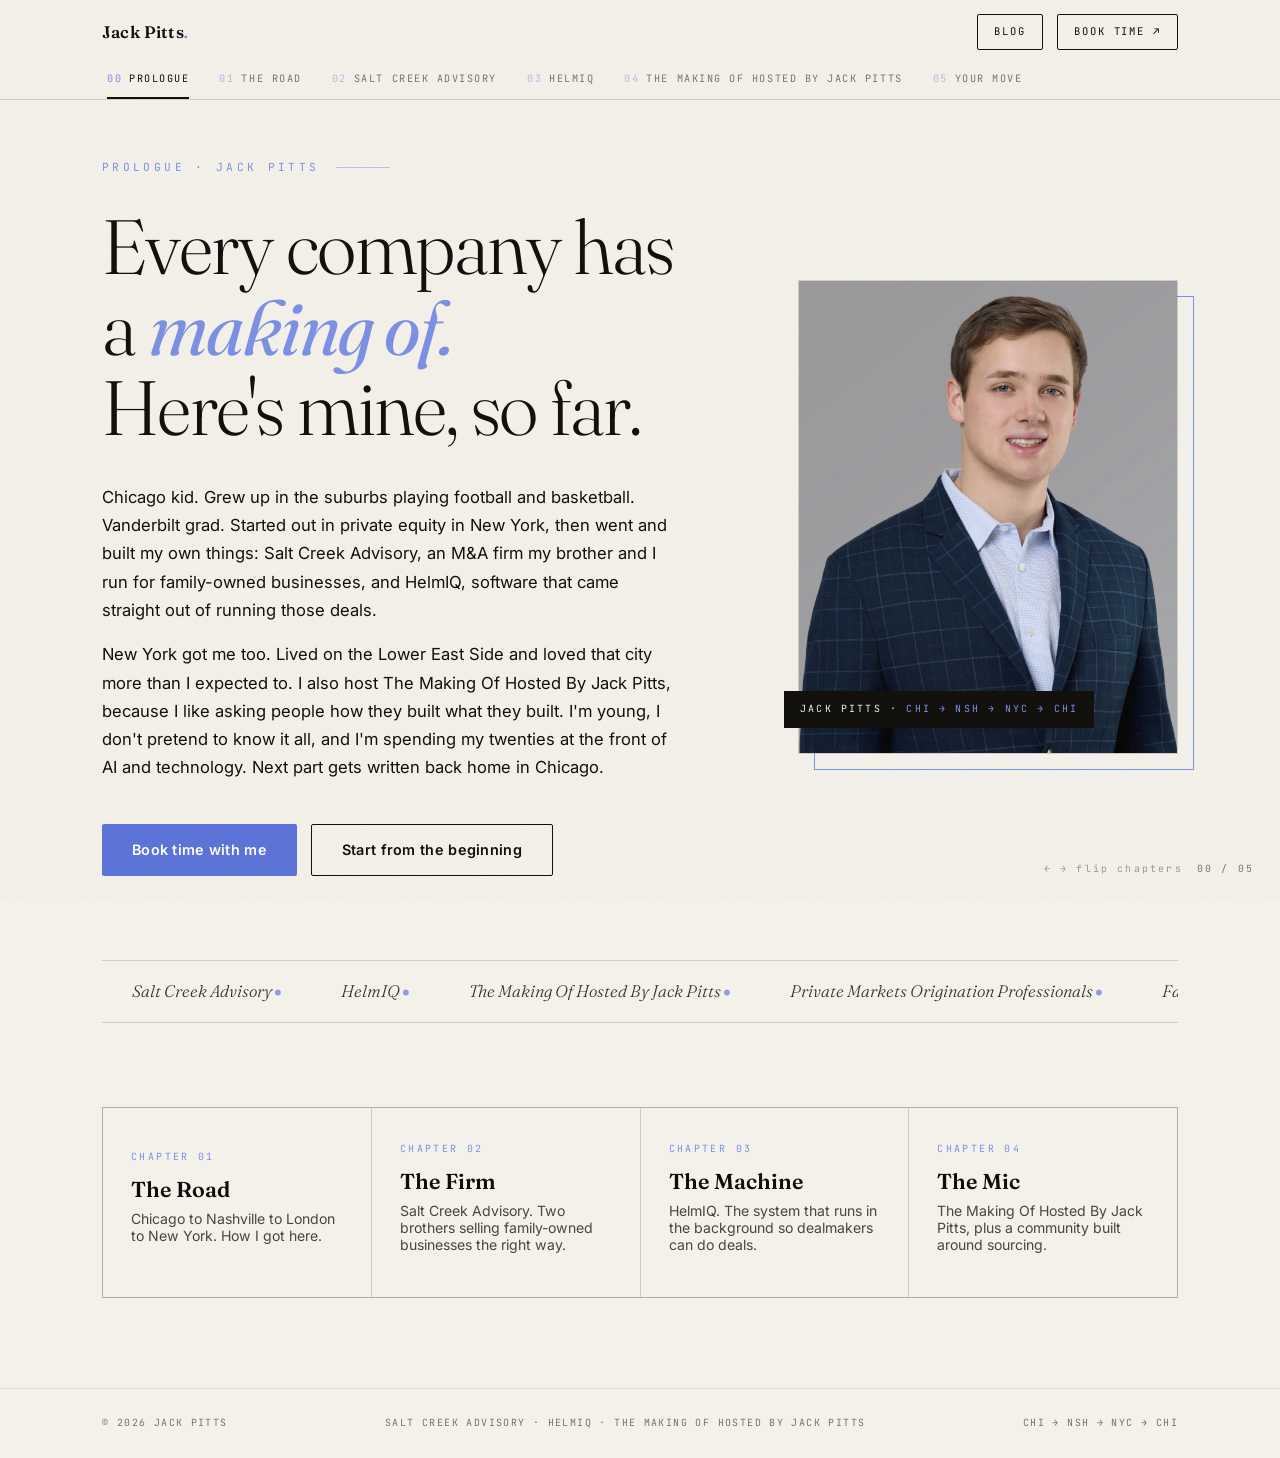
==== index.html @ a691660f "fix: make site indexable - ship robots.txt and sitemap, fix canonicals and www duplication robots.tx" ====
<!DOCTYPE html>
<html lang="en">
<head>
<meta charset="UTF-8">
<meta name="viewport" content="width=device-width, initial-scale=1.0">
<title>Jack Pitts · Salt Creek Advisory, HelmIQ, The Making Of</title>
<meta name="description" content="Jack Pitts sells family-owned companies at Salt Creek Advisory, builds HelmIQ, and hosts The Making Of. Chicago kid, Vanderbilt grad, New York reps, back home.">
<link rel="canonical" href="https://thejackpitts.com/">
<meta name="robots" content="index, follow, max-image-preview:large, max-snippet:-1, max-video-preview:-1">
<link rel="icon" type="image/svg+xml" href="assets/favicon.svg">
<meta property="og:type" content="website">
<meta property="og:site_name" content="Jack Pitts">
<meta property="og:title" content="Jack Pitts · Salt Creek Advisory, HelmIQ, The Making Of">
<meta property="og:description" content="Jack Pitts sells family-owned companies at Salt Creek Advisory, builds HelmIQ, and hosts The Making Of. Chicago kid, Vanderbilt grad, New York reps, back home.">
<meta property="og:url" content="https://thejackpitts.com/">
<meta property="og:image" content="https://thejackpitts.com/assets/headshot.jpg">
<meta name="twitter:card" content="summary_large_image">
<meta name="twitter:title" content="Jack Pitts · Salt Creek Advisory, HelmIQ, The Making Of">
<meta name="twitter:description" content="Jack Pitts sells family-owned companies at Salt Creek Advisory, builds HelmIQ, and hosts The Making Of. Chicago kid, Vanderbilt grad, New York reps, back home.">
<meta name="twitter:image" content="https://thejackpitts.com/assets/headshot.jpg">
<script type="application/ld+json">
{
  "@context": "https://schema.org",
  "@type": "Person",
  "name": "Jack Pitts",
  "url": "https://thejackpitts.com/",
  "image": "https://thejackpitts.com/assets/headshot.jpg",
  "jobTitle": "Co-Founder",
  "worksFor": [
    { "@type": "Organization", "name": "Salt Creek Advisory", "url": "https://saltcreekadvisory.com" },
    { "@type": "Organization", "name": "HelmIQ", "url": "https://helmiq.net" }
  ],
  "sameAs": [
    "https://www.linkedin.com/in/jack-pitts",
    "https://www.instagram.com/thejackpitts",
    "https://www.tiktok.com/@thejackpitts",
    "https://www.youtube.com/channel/UC0Oo8G_-OHHekbC5kpyIRBg",
    "https://open.spotify.com/show/4vUJmF28QI4N7WViFmFofH",
    "https://podcasts.apple.com/us/podcast/the-making-of-hosted-by-jack-pitts/id1853933144",
    "https://themakingofhostedbyjackpitts.com"
  ]
}
</script>
<link rel="preconnect" href="https://fonts.googleapis.com">
<link rel="preconnect" href="https://fonts.gstatic.com" crossorigin>
<link href="https://fonts.googleapis.com/css2?family=Fraunces:ital,opsz,wght@0,9..144,300;0,9..144,400;0,9..144,500;0,9..144,600;0,9..144,700;0,9..144,900;1,9..144,300;1,9..144,400;1,9..144,600&family=Inter:wght@400;500;600&family=JetBrains+Mono:wght@400;500&display=swap" rel="stylesheet">
<style>
  :root{
    --paper:#f4f1ea;
    --paper-deep:#ece7da;
    --ink:#0e0d0a;
    --ink-soft:#4a463c;
    --peri:#7b8fe4;
    --peri-deep:#5a72d8;
    --navy:#1f3050;
    --orange:#d87a2c;
    --hairline:rgba(14,13,10,.16);
    --serif:'Fraunces',Georgia,serif;
    --sans:'Inter',-apple-system,sans-serif;
    --mono:'JetBrains Mono',monospace;
  }
  *{margin:0;padding:0;box-sizing:border-box}
  html,body{height:100%}
  body::after{
    content:"";position:fixed;inset:0;z-index:300;pointer-events:none;opacity:.05;
    background-image:url("data:image/svg+xml,%3Csvg xmlns='http://www.w3.org/2000/svg' width='160' height='160'%3E%3Cfilter id='n'%3E%3CfeTurbulence type='fractalNoise' baseFrequency='0.9' numOctaves='2'/%3E%3C/filter%3E%3Crect width='160' height='160' filter='url(%23n)'/%3E%3C/svg%3E");
  }
  body{
    background:var(--paper);color:var(--ink);
    font-family:var(--sans);line-height:1.7;
    -webkit-font-smoothing:antialiased;overflow-x:hidden;
    transition:background .6s ease, color .6s ease;
  }
  ::selection{background:var(--peri);color:var(--paper)}
  a{color:inherit}
  .wrap{max-width:1140px;margin:0 auto;padding:0 32px}

  body[data-theme="firm"]{background:var(--navy);color:var(--paper)}
  body[data-theme="machine"]{background:#0b0c10;color:#f4f1ea}
  body[data-theme="show"]{background:#f3e8cf;color:#14130f}
  body[data-theme="contact"]{background:var(--ink);color:var(--paper)}

  /* ================= NAV ================= */
  nav{
    position:fixed;top:0;left:0;right:0;z-index:80;
    backdrop-filter:blur(14px);
    border-bottom:1px solid var(--hairline);
    background:color-mix(in srgb, var(--paper) 84%, transparent);
    transition:background .6s ease, border-color .6s ease;
  }
  body[data-theme="firm"] nav{background:rgba(31,48,80,.84);border-color:rgba(244,241,234,.16)}
  body[data-theme="machine"] nav{background:rgba(11,12,16,.84);border-color:rgba(244,241,234,.14)}
  body[data-theme="show"] nav{background:rgba(243,232,207,.86);border-color:rgba(20,19,15,.14)}
  body[data-theme="contact"] nav{background:rgba(14,13,10,.84);border-color:rgba(244,241,234,.14)}
  .nav-top{
    max-width:1140px;margin:0 auto;padding:14px 32px 10px;
    display:flex;align-items:center;justify-content:space-between;gap:18px;
  }
  .brand{
    font-family:var(--serif);font-weight:600;font-size:1.05rem;
    letter-spacing:.01em;white-space:nowrap;cursor:pointer;
    background:none;border:none;color:inherit;
  }
  .brand i{font-style:italic;color:var(--peri)}
  body[data-theme="show"] .brand i{color:var(--orange)}
  .book-mini{
    text-decoration:none;font-family:var(--mono);font-size:.66rem;
    letter-spacing:.18em;text-transform:uppercase;
    border:1px solid currentColor;padding:8px 16px;border-radius:2px;
    transition:all .2s;white-space:nowrap;
  }
  .book-mini:hover{background:var(--peri);border-color:var(--peri);color:#fff}
  .tabs{
    max-width:1140px;margin:0 auto;padding:0 24px;
    display:flex;gap:4px;overflow-x:auto;scrollbar-width:none;
  }
  .tabs::-webkit-scrollbar{display:none}
  .tab{
    background:none;border:none;cursor:pointer;color:inherit;
    font-family:var(--mono);font-size:.64rem;letter-spacing:.15em;text-transform:uppercase;
    padding:12px 13px 14px;position:relative;white-space:nowrap;opacity:.55;
    transition:opacity .2s;
  }
  .tab:hover{opacity:1}
  .tab.active{opacity:1}
  .tab .no{color:var(--peri);margin-right:7px}
  body[data-theme="show"] .tab .no{color:var(--orange)}
  .tab::after{
    content:"";position:absolute;left:13px;right:13px;bottom:0;height:2px;
    background:currentColor;transform:scaleX(0);transform-origin:left;
    transition:transform .35s cubic-bezier(.7,0,.2,1);
  }
  .tab.active::after{transform:scaleX(1)}

  /* ================= WIPE ================= */
  #wipe{
    position:fixed;inset:0;z-index:200;pointer-events:none;
    display:flex;flex-direction:column;justify-content:center;align-items:center;gap:14px;
    background:var(--ink);color:var(--paper);
    clip-path:inset(100% 0 0 0);
  }
  #wipe.go{animation:wipeUp 1s cubic-bezier(.76,0,.24,1) forwards}
  @keyframes wipeUp{
    0%{clip-path:inset(100% 0 0 0)}
    42%{clip-path:inset(0 0 0 0)}
    58%{clip-path:inset(0 0 0 0)}
    100%{clip-path:inset(0 0 100% 0)}
  }
  #wipe .w-label{font-family:var(--mono);font-size:.7rem;letter-spacing:.34em;text-transform:uppercase;color:var(--peri)}
  #wipe .w-title{font-family:var(--serif);font-style:italic;font-weight:300;font-size:clamp(1.8rem,4.5vw,3.2rem);text-align:center;padding:0 20px}

  /* ================= PAGES ================= */
  .page{display:none;min-height:100svh;padding:158px 0 90px;position:relative}
  .page.active{display:block}
  .rise{opacity:0;transform:translateY(34px)}
  .page.active .rise{animation:rise .9s cubic-bezier(.2,.65,.25,1) forwards}
  @keyframes rise{to{opacity:1;transform:none}}
  .page.active .rise.d1{animation-delay:.08s}
  .page.active .rise.d2{animation-delay:.16s}
  .page.active .rise.d3{animation-delay:.24s}
  .page.active .rise.d4{animation-delay:.34s}
  .page.active .rise.d5{animation-delay:.44s}
  .page.active .rise.d6{animation-delay:.54s}

  .eyebrow{
    font-family:var(--mono);font-size:.7rem;letter-spacing:.3em;text-transform:uppercase;
    color:var(--peri);margin-bottom:30px;display:flex;align-items:center;gap:16px;
  }
  .eyebrow::after{content:"";width:54px;height:1px;background:currentColor;opacity:.5}
  body[data-theme="show"] .eyebrow{color:var(--orange)}
  h1,h2.display{
    font-family:var(--serif);font-weight:300;
    font-size:clamp(2.4rem,6.2vw,4.8rem);
    line-height:1.05;letter-spacing:-.02em;max-width:15em;
  }
  h1 b,h2.display b{font-weight:700}
  h1 em,h2.display em{font-style:italic;font-weight:400;color:var(--peri)}
  body[data-theme="show"] h1 em, body[data-theme="show"] h2.display em{color:var(--orange)}
  .prose{font-size:1.04rem;max-width:39em;opacity:.8}
  .prose+.prose{margin-top:16px}
  .prose strong{opacity:1;font-weight:600}

  .btn{
    display:inline-block;text-decoration:none;font-weight:600;font-size:.9rem;
    padding:14px 30px;border-radius:2px;letter-spacing:.02em;
    background:var(--ink);color:var(--paper);border:none;cursor:pointer;font-family:var(--sans);
    transition:transform .2s, box-shadow .2s, background .2s, color .2s;
  }
  .btn:hover{transform:translateY(-2px);box-shadow:0 14px 34px rgba(14,13,10,.25)}
  .btn.peri{background:var(--peri-deep);color:#fff}
  .btn.peri:hover{background:var(--peri)}
  .btn.ghost{background:transparent;color:inherit;border:1px solid currentColor}
  .btn.ghost:hover{box-shadow:none;background:rgba(127,127,127,.12)}
  body[data-theme="firm"] .btn{background:var(--paper);color:var(--navy)}
  body[data-theme="machine"] .btn{background:var(--peri);color:#0b0c10}
  body[data-theme="machine"] .btn:hover{background:#94a5ef}
  body[data-theme="show"] .btn{background:var(--orange);color:#f3e8cf}
  body[data-theme="contact"] .btn{background:var(--peri);color:#0b0c10}
  .ctas{display:flex;gap:14px;flex-wrap:wrap;margin-top:42px}

  /* ---------- HOME ---------- */
  .home-grid{display:grid;grid-template-columns:1.15fr .85fr;gap:70px;align-items:center}
  @media(max-width:880px){.home-grid{grid-template-columns:1fr;gap:48px}}
  .headshot{position:relative;max-width:380px;margin-left:auto;display:block;text-decoration:none;perspective:900px}
  .headshot img{width:100%;display:block;filter:grayscale(15%);border:1px solid var(--hairline);transition:transform .2s ease;will-change:transform}
  .headshot .hi{
    position:absolute;top:16px;right:-14px;z-index:2;
    background:var(--peri-deep);color:#fff;
    font-family:var(--mono);font-size:.62rem;letter-spacing:.2em;text-transform:uppercase;
    padding:10px 16px;opacity:0;transform:translateY(-8px);
    transition:opacity .25s, transform .25s;pointer-events:none;
  }
  .headshot:hover .hi{opacity:1;transform:none}
  .headshot::before{
    content:"";position:absolute;inset:0;transform:translate(16px,16px);
    border:1px solid var(--peri);z-index:-1;
  }
  .headshot .tag{
    position:absolute;left:-14px;bottom:26px;background:var(--ink);color:var(--paper);
    font-family:var(--mono);font-size:.62rem;letter-spacing:.22em;text-transform:uppercase;
    padding:10px 16px;
  }
  .headshot .tag i{color:var(--peri);font-style:normal}
  @media(max-width:880px){.headshot{margin:0 auto}}

  .marquee{
    margin-top:84px;border-top:1px solid var(--hairline);border-bottom:1px solid var(--hairline);
    padding:16px 0;overflow:hidden;white-space:nowrap;
  }
  .marquee-track{display:inline-block;animation:mq 36s linear infinite}
  .marquee span{
    font-family:var(--serif);font-style:italic;font-weight:300;font-size:1.05rem;
    margin:0 30px;opacity:.85;
  }
  .marquee b{color:var(--peri);font-style:normal;font-family:var(--mono);font-size:.6rem;vertical-align:middle}
  @keyframes mq{from{transform:translateX(0)}to{transform:translateX(-50%)}}

  .chapter-cards{display:grid;grid-template-columns:repeat(4,1fr);gap:1px;background:var(--hairline);border:1px solid var(--hairline);margin-top:84px}
  @media(max-width:980px){.chapter-cards{grid-template-columns:1fr 1fr}}
  @media(max-width:560px){.chapter-cards{grid-template-columns:1fr}}
  .cc{
    background:var(--paper);padding:34px 28px 44px;cursor:pointer;text-align:left;
    border:none;font-family:var(--sans);color:var(--ink);
    transition:background .25s;position:relative;overflow:hidden;
  }
  .cc::after{
    content:"→";position:absolute;right:24px;bottom:18px;
    font-size:1.15rem;color:var(--peri);
    transform:translateX(-12px);opacity:0;transition:all .25s;
  }
  .cc:hover{background:var(--paper-deep)}
  .cc:hover::after{transform:none;opacity:1}
  .cc .cc-no{font-family:var(--mono);font-size:.62rem;letter-spacing:.24em;text-transform:uppercase;color:var(--peri)}
  .cc h3{font-family:var(--serif);font-weight:600;font-size:1.35rem;margin:13px 0 7px}
  .cc p{font-size:.88rem;color:var(--ink-soft)}

  /* ---------- ROAD (timeline) ---------- */
  .timeline{position:relative;margin-top:80px;padding-left:46px;max-width:760px}
  .timeline::before{
    content:"";position:absolute;left:8px;top:6px;bottom:6px;width:1px;
    background:var(--hairline);transform:scaleY(0);transform-origin:top;
  }
  .page.active .timeline::before{animation:draw 1.6s cubic-bezier(.2,.65,.25,1) .3s forwards}
  @keyframes draw{to{transform:scaleY(1)}}
  .stop{position:relative;padding-bottom:56px}
  .stop:last-child{padding-bottom:0}
  .stop::before{
    content:"";position:absolute;left:-43px;top:9px;width:11px;height:11px;border-radius:50%;
    background:var(--paper);border:2px solid var(--peri);
    transform:scale(0);
  }
  .page.active .stop::before{animation:pop .45s cubic-bezier(.3,1.6,.5,1) forwards}
  .page.active .stop:nth-child(1)::before{animation-delay:.45s}
  .page.active .stop:nth-child(2)::before{animation-delay:.7s}
  .page.active .stop:nth-child(3)::before{animation-delay:.95s}
  .page.active .stop:nth-child(4)::before{animation-delay:1.2s}
  .page.active .stop:nth-child(5)::before{animation-delay:1.45s}
  @keyframes pop{to{transform:scale(1)}}
  .stop .when{font-family:var(--mono);font-size:.64rem;letter-spacing:.24em;text-transform:uppercase;color:var(--peri)}
  .stop h3{font-family:var(--serif);font-weight:600;font-size:1.6rem;margin:8px 0 8px;letter-spacing:-.01em}
  .stop h3 em{font-style:italic;font-weight:300}
  .stop p{font-size:.99rem;color:var(--ink-soft);max-width:36em}
  .stop.here::before{background:var(--peri)}

  .skyline{margin-top:80px;display:flex;align-items:flex-end;gap:6px;height:110px;opacity:.9}
  .skyline i{flex:1;background:currentColor;opacity:.13;display:block;transform:scaleY(0);transform-origin:bottom}
  .page.active .skyline i{animation:building .8s cubic-bezier(.2,.65,.25,1) forwards}
  @keyframes building{to{transform:scaleY(1)}}

  /* ---------- shared chapter layout ---------- */
  .ch-grid{display:grid;grid-template-columns:1.1fr .9fr;gap:76px;align-items:start;margin-top:64px}
  @media(max-width:880px){.ch-grid{grid-template-columns:1fr;gap:44px}}
  .logo-card{border:1px solid currentColor;padding:50px 42px;text-align:center;position:relative}
  .logo-card img{max-width:100%;display:block;margin:0 auto}
  .logo-card a{display:block;transition:transform .25s}
  .logo-card a:hover{transform:scale(1.03)}
  .logo-card .visit{
    display:inline-block;margin-top:22px;font-family:var(--mono);font-size:.62rem;
    letter-spacing:.2em;text-transform:uppercase;text-decoration:none;
    color:var(--peri);border-bottom:1px solid var(--peri);padding-bottom:3px;
  }
  body[data-theme="show"] .logo-card .visit{color:var(--orange);border-color:var(--orange)}
  body[data-theme="firm"] .logo-card .visit{color:var(--navy);border-color:var(--navy)}
  .logo-card::before{content:"";position:absolute;top:-1px;left:-1px;width:30px;height:30px;border-top:3px solid var(--peri);border-left:3px solid var(--peri)}
  .logo-card::after{content:"";position:absolute;bottom:-1px;right:-1px;width:30px;height:30px;border-bottom:3px solid var(--peri);border-right:3px solid var(--peri)}
  .facts{list-style:none;margin-top:34px;border-top:1px solid currentColor}
  .facts li{
    display:flex;justify-content:space-between;gap:22px;align-items:baseline;
    padding:14px 2px;border-bottom:1px solid currentColor;font-size:.93rem;
  }
  .facts .k{font-family:var(--mono);font-size:.64rem;letter-spacing:.18em;text-transform:uppercase;opacity:.55;flex-shrink:0}
  .facts .v{text-align:right}
  .pullq{
    font-family:var(--serif);font-style:italic;font-weight:300;
    font-size:clamp(1.35rem,2.3vw,1.8rem);line-height:1.42;
    border-left:1px solid var(--peri);padding-left:28px;margin-top:44px;
  }
  body[data-theme="show"] .pullq{border-color:var(--orange)}
  .pullq small{
    display:block;font-family:var(--mono);font-style:normal;font-size:.62rem;
    letter-spacing:.24em;text-transform:uppercase;color:var(--peri);margin-top:18px;
  }
  body[data-theme="show"] .pullq small{color:var(--orange)}

  body[data-theme="firm"] .facts li{border-color:rgba(244,241,234,.18)}
  body[data-theme="firm"] .facts{border-color:rgba(244,241,234,.18)}
  body[data-theme="firm"] .logo-card{border-color:rgba(244,241,234,.22);background:var(--paper)}
  body[data-theme="machine"] .facts li{border-color:rgba(244,241,234,.16)}
  body[data-theme="machine"] .facts{border-color:rgba(244,241,234,.16)}
  body[data-theme="machine"] .logo-card{border-color:rgba(244,241,234,.2);background:#07080b}
  body[data-theme="show"] .facts li{border-color:rgba(20,19,15,.16)}
  body[data-theme="show"] .facts{border-color:rgba(20,19,15,.16)}
  body[data-theme="show"] .logo-card{border-color:rgba(20,19,15,.2)}
  body[data-theme="show"] .logo-card::before,body[data-theme="show"] .logo-card::after{border-color:var(--orange)}

  /* machine pipeline */
  .pipeline{margin-top:70px;border:1px solid rgba(244,241,234,.16);display:grid;grid-template-columns:repeat(4,1fr)}
  .pipeline>div{padding:28px 26px;border-right:1px solid rgba(244,241,234,.16);position:relative;overflow:hidden}
  .pipeline>div:last-child{border-right:none}
  .pipeline>div::before{
    content:"";position:absolute;left:0;top:0;height:2px;width:100%;
    background:var(--peri);transform:scaleX(0);transform-origin:left;transition:transform .5s;
  }
  .pipeline>div:hover::before{transform:scaleX(1)}
  .pl-n{font-family:var(--mono);font-size:.6rem;letter-spacing:.22em;color:var(--peri);text-transform:uppercase}
  .pl-t{font-family:var(--serif);font-size:1.25rem;margin-top:10px}
  .pl-d{font-size:.85rem;opacity:.65;margin-top:6px}
  @media(max-width:880px){.pipeline{grid-template-columns:1fr 1fr}.pipeline>div{border-bottom:1px solid rgba(244,241,234,.16)}}
  @media(max-width:520px){.pipeline{grid-template-columns:1fr}}

  /* show listen rows */
  .listen{list-style:none;margin-top:38px;border-top:1px solid rgba(20,19,15,.16)}
  .listen a{
    display:flex;justify-content:space-between;align-items:center;gap:18px;
    padding:18px 6px;border-bottom:1px solid rgba(20,19,15,.16);
    text-decoration:none;transition:all .22s;
  }
  .listen a:hover{padding-left:18px;background:rgba(216,122,44,.08)}
  .listen .pl-name{font-family:var(--serif);font-size:1.18rem}
  .listen .pl-go{font-family:var(--mono);font-size:.64rem;letter-spacing:.2em;text-transform:uppercase;color:var(--orange)}

  .pmop{
    margin-top:80px;border:1px solid rgba(20,19,15,.18);
    display:grid;grid-template-columns:.8fr 1.2fr;gap:0;align-items:center;
    background:#faf6ec;
  }
  .pmop .pm-logo{padding:40px 36px;border-right:1px solid rgba(20,19,15,.14)}
  .pmop .pm-logo img{max-width:100%;display:block}
  .pmop .pm-body{padding:40px 38px}
  .pmop h3{font-family:var(--serif);font-weight:600;font-size:1.45rem;margin-bottom:10px}
  .pmop p{font-size:.95rem;color:var(--ink-soft);max-width:34em}
  @media(max-width:760px){.pmop{grid-template-columns:1fr}.pmop .pm-logo{border-right:none;border-bottom:1px solid rgba(20,19,15,.14)}}

  /* newsletter */
  .news{
    margin-top:74px;border:1px solid rgba(244,241,234,.2);
    padding:50px 46px;position:relative;
    display:grid;grid-template-columns:1.25fr .75fr;gap:36px;align-items:center;
  }
  .news::before{content:"";position:absolute;top:-1px;left:-1px;width:30px;height:30px;border-top:3px solid var(--peri);border-left:3px solid var(--peri)}
  .news::after{content:"";position:absolute;bottom:-1px;right:-1px;width:30px;height:30px;border-bottom:3px solid var(--peri);border-right:3px solid var(--peri)}
  .news .n-label{font-family:var(--mono);font-size:.64rem;letter-spacing:.26em;text-transform:uppercase;color:var(--peri)}
  .news h3{font-family:var(--serif);font-weight:600;font-size:clamp(1.5rem,3vw,2.1rem);margin:12px 0 12px;line-height:1.15}
  .news h3 em{font-style:italic;font-weight:300;color:var(--peri)}
  .news p{font-size:.97rem;opacity:.75;max-width:34em}
  .news .n-side{display:flex;flex-direction:column;gap:12px}
  @media(max-width:760px){.news{grid-template-columns:1fr;padding:38px 30px}}

  /* contact */
  .ep-mails{
    margin-top:64px;display:grid;grid-template-columns:1fr 1fr;gap:1px;
    background:rgba(244,241,234,.16);border:1px solid rgba(244,241,234,.16);
  }
  .ep-mails a{padding:30px 26px;text-decoration:none;background:var(--ink);transition:background .2s;display:block}
  .ep-mails a:hover{background:#1c1a14}
  .ep-mails .em-l{font-family:var(--mono);font-size:.6rem;letter-spacing:.22em;text-transform:uppercase;opacity:.5}
  .ep-mails .em-v{font-family:var(--serif);font-size:1.2rem;margin-top:10px}
  .ep-mails a:hover .em-v{color:var(--peri)}
  @media(max-width:640px){.ep-mails{grid-template-columns:1fr}}
  .index-links{
    margin-top:70px;border-top:1px solid rgba(244,241,234,.16);padding-top:36px;
    display:flex;gap:14px 34px;flex-wrap:wrap;
  }
  .index-links a{
    font-family:var(--mono);font-size:.66rem;letter-spacing:.16em;text-transform:uppercase;
    text-decoration:none;opacity:.6;transition:opacity .2s,color .2s;
  }
  .index-links a:hover{opacity:1;color:var(--peri)}

  #counter{
    position:fixed;right:26px;bottom:22px;z-index:90;
    font-family:var(--mono);font-size:.62rem;letter-spacing:.22em;opacity:.55;
    display:flex;align-items:center;gap:14px;pointer-events:none;
  }
  #counter .keys{opacity:.7}
  @media(max-width:760px){#counter{display:none}}

  footer{
    border-top:1px solid var(--hairline);padding:26px 0;
    font-family:var(--mono);font-size:.62rem;letter-spacing:.14em;text-transform:uppercase;opacity:.55;
  }
  body[data-theme="firm"] footer,body[data-theme="machine"] footer,body[data-theme="contact"] footer{border-color:rgba(244,241,234,.14)}
  .foot-inner{display:flex;justify-content:space-between;gap:14px;flex-wrap:wrap}
</style>
</head>
<body data-theme="home">

<div id="wipe"><div class="w-label" id="wipeLabel"></div><div class="w-title" id="wipeTitle"></div></div>

<nav>
  <div class="nav-top">
    <button class="brand" data-go="home">Jack Pitts<i>.</i></button>
    <div style="display:flex;align-items:center;gap:14px">
      <a class="book-mini" href="/blog/">Blog</a>
      <a class="book-mini" href="https://helmiq.net/book/jack-pitts" target="_blank" rel="noopener">Book time ↗</a>
    </div>
  </div>
  <div class="tabs" role="tablist">
    <button class="tab active" data-go="home"><span class="no">00</span>Prologue</button>
    <button class="tab" data-go="road"><span class="no">01</span>The Road</button>
    <button class="tab" data-go="firm"><span class="no">02</span>Salt Creek Advisory</button>
    <button class="tab" data-go="machine"><span class="no">03</span>HelmIQ</button>
    <button class="tab" data-go="show"><span class="no">04</span>The Making Of Hosted By Jack Pitts</button>
    <button class="tab" data-go="contact"><span class="no">05</span>Your Move</button>
  </div>
</nav>

<!-- ================= 00 PROLOGUE ================= -->
<main class="page active" id="pg-home">
  <div class="wrap">
    <div class="home-grid">
      <div>
        <p class="eyebrow rise">Prologue · Jack Pitts</p>
        <h1 class="rise d1">Every company has a <em>making of.</em><br>Here's mine, so far.</h1>
        <p class="prose rise d2" style="margin-top:34px">Chicago kid. Grew up in the suburbs playing football and basketball. Vanderbilt grad. Started out in private equity in New York, then went and built my own things: Salt Creek Advisory, an M&amp;A firm my brother and I run for family-owned businesses, and HelmIQ, software that came straight out of running those deals.</p>
        <p class="prose rise d3">New York got me too. Lived on the Lower East Side and loved that city more than I expected to. I also host The Making Of Hosted By Jack Pitts, because I like asking people how they built what they built. I'm young, I don't pretend to know it all, and I'm spending my twenties at the front of AI and technology. Next part gets written back home in Chicago.</p>
        <div class="ctas rise d4">
          <a class="btn peri" href="https://helmiq.net/book/jack-pitts" target="_blank" rel="noopener">Book time with me</a>
          <button class="btn ghost" data-go="road">Start from the beginning</button>
        </div>
      </div>
      <a class="headshot rise d2" href="https://www.linkedin.com/in/jack-pitts" target="_blank" rel="noopener" id="headshot">
        <div class="hi">Hey, that's my LinkedIn ↗</div>
        <img src="assets/headshot.jpg" alt="Jack Pitts headshot, click to open LinkedIn" id="headshotImg">
        <div class="tag">Jack Pitts · <i>CHI → NSH → NYC → CHI</i></div>
      </a>
    </div>

    <div class="marquee rise d4" aria-hidden="true">
      <div class="marquee-track">
        <span>Salt Creek Advisory <b>●</b></span><span>HelmIQ <b>●</b></span><span>The Making Of Hosted By Jack Pitts <b>●</b></span><span>Private Markets Origination Professionals <b>●</b></span><span>Family-owned businesses <b>●</b></span><span>Chicago, eventually and always <b>●</b></span>
        <span>Salt Creek Advisory <b>●</b></span><span>HelmIQ <b>●</b></span><span>The Making Of Hosted By Jack Pitts <b>●</b></span><span>Private Markets Origination Professionals <b>●</b></span><span>Family-owned businesses <b>●</b></span><span>Chicago, eventually and always <b>●</b></span>
      </div>
    </div>

    <div class="chapter-cards rise d5">
      <button class="cc" data-go="road">
        <div class="cc-no">Chapter 01</div>
        <h3>The Road</h3>
        <p>Chicago to Nashville to London to New York. How I got here.</p>
      </button>
      <button class="cc" data-go="firm">
        <div class="cc-no">Chapter 02</div>
        <h3>The Firm</h3>
        <p>Salt Creek Advisory. Two brothers selling family-owned businesses the right way.</p>
      </button>
      <button class="cc" data-go="machine">
        <div class="cc-no">Chapter 03</div>
        <h3>The Machine</h3>
        <p>HelmIQ. The system that runs in the background so dealmakers can do deals.</p>
      </button>
      <button class="cc" data-go="show">
        <div class="cc-no">Chapter 04</div>
        <h3>The Mic</h3>
        <p>The Making Of Hosted By Jack Pitts, plus a community built around sourcing.</p>
      </button>
    </div>
  </div>
</main>

<!-- ================= 01 THE ROAD ================= -->
<main class="page" id="pg-road">
  <div class="wrap">
    <p class="eyebrow rise">Chapter 01 · The Road</p>
    <h2 class="display rise d1">Chicago raised me. <em>The rest of it trained me.</em></h2>
    <div class="timeline rise d2">
      <div class="stop">
        <div class="when">Chicago · The Start</div>
        <h3>Grew up here.</h3>
        <p>Everything I like about how I work comes from home. Show up, be useful, don't make it about you.</p>
        <p>One brother, Connor Pitts, two years older than me. Grew up outside as much as possible and never grew out of it — running and being outdoors is still how I clear my head. Two dogs round out the family: Addie, a pitbull-boxer mix, and Harvey, a dachshund who somehow became the mascot of Salt Creek Advisory.</p>
      </div>
      <div class="stop">
        <div class="when">Nashville · Vanderbilt</div>
        <h3>Vandy, <em>class of May 2025.</em></h3>
        <p>Studied Human and Organizational Development. Honest review: the classroom taught me a little, the people taught me a lot. I also started a nonprofit called Trash Troopers. It's exactly what it sounds like, and I'm still proud of it.</p>
      </div>
      <div class="stop">
        <div class="when">London · Four Months</div>
        <h3>Lived in London.</h3>
        <p>Four months there, and I loved it more than I expected to. Different pace, different rooms, same lesson: get out of your bubble and talk to people. I still look for excuses to go back.</p>
      </div>
      <div class="stop">
        <div class="when">New York · Private Equity</div>
        <h3>Blue Wolf Capital, Coastal Partners, <em>then Kingfish Group.</em></h3>
        <p>Private equity taught me how deals actually move. It also taught me the bigger lesson, sitting across the table: the owners were the ones building the real wealth. I didn't want to watch that from the fund side. I wanted to build my own things, better myself, and meet as many sharp people as I could. That's where Salt Creek Advisory and HelmIQ come from.</p>
      </div>
      <div class="stop here">
        <div class="when">Chicago · Now</div>
        <h3>Back home, <em>figuring it out.</em></h3>
        <p>No script for this part, and I'm not pretending there is one. I'm young. I know how much I don't know. So the plan is simple: ask a lot of questions, break things, build them back better, and keep myself at the front of what AI and technology can do. Salt Creek Advisory and HelmIQ, run from the city I know best.</p>
      </div>
    </div>
    <div class="skyline rise d4" aria-hidden="true">
      <i style="height:34%;animation-delay:.05s"></i><i style="height:58%;animation-delay:.1s"></i><i style="height:42%;animation-delay:.15s"></i><i style="height:88%;animation-delay:.2s"></i><i style="height:64%;animation-delay:.25s"></i><i style="height:100%;animation-delay:.3s"></i><i style="height:52%;animation-delay:.35s"></i><i style="height:76%;animation-delay:.4s"></i><i style="height:40%;animation-delay:.45s"></i><i style="height:94%;animation-delay:.5s"></i><i style="height:60%;animation-delay:.55s"></i><i style="height:30%;animation-delay:.6s"></i><i style="height:70%;animation-delay:.65s"></i><i style="height:46%;animation-delay:.7s"></i><i style="height:82%;animation-delay:.75s"></i><i style="height:36%;animation-delay:.8s"></i>
    </div>
    <div class="ctas rise d5">
      <button class="btn" data-go="firm">Next chapter: the firm →</button>
    </div>
  </div>
</main>

<!-- ================= 02 FIRM ================= -->
<main class="page" id="pg-firm">
  <div class="wrap">
    <p class="eyebrow rise">Chapter 02 · The Firm · New York City</p>
    <h2 class="display rise d1">Somebody spent thirty years building it.<br><em>The sale gets one shot.</em></h2>
    <div class="ch-grid">
      <div>
        <p class="prose rise d2">Salt Creek Advisory is the M&amp;A firm my brother and I run. We represent family-owned and founder-owned businesses in the lower middle market, and we're a family business ourselves. That's the whole model: the people you meet on the first call are the people who close your deal.</p>
        <p class="prose rise d3">Sell-side representation. Buyer development across strategics, family offices, and private equity. A process built around the owner, not around a banker's calendar.</p>
        <p class="prose rise d3">No handoffs. No junior team. No autopilot.</p>
        <div class="ctas rise d4">
          <a class="btn" href="https://saltcreekadvisory.com" target="_blank" rel="noopener">Visit saltcreekadvisory.com</a>
          <a class="btn ghost" href="mailto:jack@saltcreekadvisory.com">jack@saltcreekadvisory.com</a>
          <a class="btn ghost" href="https://helmiq.net/book/jack-pitts" target="_blank" rel="noopener">Talk about a deal</a>
        </div>
        <div class="pullq rise d5">"A family business that sells family businesses."
          <small>Salt Creek Advisory</small>
        </div>
      </div>
      <div>
        <div class="logo-card rise d2">
          <a href="https://saltcreekadvisory.com" target="_blank" rel="noopener"><img src="assets/saltcreek-logo.png" alt="Salt Creek Advisory logo" style="max-width:320px"></a>
          <a class="visit" href="https://saltcreekadvisory.com" target="_blank" rel="noopener">saltcreekadvisory.com ↗</a>
        </div>
        <ul class="facts rise d3">
          <li><span class="k">What</span><span class="v">Sell-side M&amp;A advisory</span></li>
          <li><span class="k">Who</span><span class="v">Family &amp; founder-owned businesses</span></li>
          <li><span class="k">Market</span><span class="v">Lower middle market</span></li>
          <li><span class="k">Run by</span><span class="v">The Pitts brothers, start to close</span></li>
        </ul>
      </div>
    </div>
  </div>
</main>

<!-- ================= 03 MACHINE ================= -->
<main class="page" id="pg-machine">
  <div class="wrap">
    <p class="eyebrow rise">Chapter 03 · The Machine</p>
    <h2 class="display rise d1">Deal software wasn't built by people who do deals.<br><em>So we built our own.</em></h2>
    <div class="ch-grid">
      <div>
        <p class="prose rise d2">Running deals at Salt Creek Advisory meant juggling spreadsheets, a CRM that didn't fit, and a hundred follow-ups living in someone's head. So we built HelmIQ: an operating system for dealmakers. It doesn't find the companies for you. It keeps everything organized and handles the busywork in the background, so you can spend your time actually doing the deal.</p>
        <p class="prose rise d3">It was born in the lower middle market because that's where we live, but it's built for anyone who does deals. Advisors, private equity and origination teams, family offices, searchers. If your day is companies, conversations, and follow-ups, it works for you.</p>
        <p class="prose rise d3">Every piece of it got tested on our own live deals before anyone else touched it.</p>
        <div class="ctas rise d4">
          <a class="btn" href="https://helmiq.net" target="_blank" rel="noopener">Visit helmiq.net</a>
          <a class="btn ghost" href="https://helmiq.net/book/jack-pitts" target="_blank" rel="noopener">Get a demo</a>
          <a class="btn ghost" href="mailto:jack@helmiq.net">jack@helmiq.net</a>
        </div>
      </div>
      <div>
        <div class="logo-card rise d2">
          <a href="https://helmiq.net" target="_blank" rel="noopener"><img src="assets/helmiq-wordmark-dark.png" alt="HelmIQ logo" style="max-width:300px"></a>
          <a class="visit" href="https://helmiq.net" target="_blank" rel="noopener">helmiq.net ↗</a>
        </div>
        <ul class="facts rise d3">
          <li><span class="k">What</span><span class="v">An AI operating system for deals</span></li>
          <li><span class="k">Does</span><span class="v">Keeps you organized, runs the background work</span></li>
          <li><span class="k">Doesn't</span><span class="v">Do the deal for you. That's your job</span></li>
          <li><span class="k">Born in</span><span class="v">The lower middle market</span></li>
          <li><span class="k">Built for</span><span class="v">Anyone who does deals</span></li>
        </ul>
      </div>
    </div>
    <div class="pipeline rise d5">
      <div><div class="pl-n">01</div><div class="pl-t">Organized</div><div class="pl-d">Companies, contacts, and notes in one place, kept current.</div></div>
      <div><div class="pl-n">02</div><div class="pl-t">Background work</div><div class="pl-d">Notes, reminders, and prep handled while you work.</div></div>
      <div><div class="pl-n">03</div><div class="pl-t">Pipeline</div><div class="pl-d">Every deal, every stage, nothing living in your head.</div></div>
      <div><div class="pl-n">04</div><div class="pl-t">Follow-up</div><div class="pl-d">Nothing slips. The system remembers so you don't have to.</div></div>
    </div>
  </div>
</main>

<!-- ================= 04 SHOW ================= -->
<main class="page" id="pg-show">
  <div class="wrap">
    <p class="eyebrow rise">Chapter 04 · The Mic</p>
    <h2 class="display rise d1">I just like asking people <em>how they built it.</em></h2>
    <div class="ch-grid">
      <div>
        <p class="prose rise d2">That's the honest origin story. I love podcasts, I love talking to people, so I started one. The Making Of Hosted By Jack Pitts is long-form conversations with founders, investors, and operators about how the thing actually got made. The early doubts, the pivots, the deals that nearly died.</p>
        <p class="prose rise d3">Every episode feeds everything else. Guests become friends, friends become the network, and the lessons go straight back into the firm and the product.</p>
        <p class="prose rise d3">Building something worth talking about? The guest calendar is open.</p>
        <div class="ctas rise d4">
          <a class="btn" href="https://calendar.app.google/8s9JEAriAqG2qS7MA" target="_blank" rel="noopener">Pitch yourself as a guest</a>
        </div>
      </div>
      <div>
        <div class="logo-card rise d2">
          <a href="https://themakingofhostedbyjackpitts.com" target="_blank" rel="noopener"><img src="assets/tmo-logo.png" alt="The Making Of Hosted By Jack Pitts logo" style="max-width:280px"></a>
          <a class="visit" href="https://themakingofhostedbyjackpitts.com" target="_blank" rel="noopener">themakingofhostedbyjackpitts.com ↗</a>
        </div>
        <ul class="listen rise d3">
          <li><a href="https://themakingofhostedbyjackpitts.com" target="_blank" rel="noopener"><span class="pl-name">The show's website</span><span class="pl-go">Visit →</span></a></li>
          <li><a href="https://open.spotify.com/show/4vUJmF28QI4N7WViFmFofH" target="_blank" rel="noopener"><span class="pl-name">Spotify</span><span class="pl-go">Listen →</span></a></li>
          <li><a href="https://podcasts.apple.com/us/podcast/the-making-of-hosted-by-jack-pitts/id1853933144" target="_blank" rel="noopener"><span class="pl-name">Apple Podcasts</span><span class="pl-go">Listen →</span></a></li>
          <li><a href="https://www.youtube.com/channel/UC0Oo8G_-OHHekbC5kpyIRBg" target="_blank" rel="noopener"><span class="pl-name">YouTube</span><span class="pl-go">Watch →</span></a></li>
          <li><a href="https://www.instagram.com/themakingofhostedbyjackpitts" target="_blank" rel="noopener"><span class="pl-name">Instagram</span><span class="pl-go">Follow →</span></a></li>
        </ul>
      </div>
    </div>
    <div class="pmop rise d5">
      <div class="pm-logo"><img src="assets/pmop-logo.png" alt="Private Markets Origination Professionals logo"></div>
      <div class="pm-body">
        <h3>Private Markets Origination Professionals</h3>
        <p>The other thing I started: a group for the people who do sourcing and origination for a living. We talk deal flow, outreach, what's working and what isn't. Same idea as the show, just with the mics off. First event's on the calendar below.</p>
      </div>
    </div>

    <div class="pmop rise d5" style="margin-top:24px">
      <div class="pm-logo"><img src="assets/pmop-event-chicago-rooftop.jpg" alt="Chicago Private Capital Rooftop event graphic, Thursday August 6 2026, hosted by HelmIQ and Salt Creek Advisory"></div>
      <div class="pm-body">
        <h3>First event: Chicago Private Capital Rooftop</h3>
        <p>Thursday, August 6, 2026 · 5:00–8:30 PM<br>The Aurélien, 833 N Clark St, Chicago, IL 60610</p>
        <p>Invite-only rooftop gathering for lower middle market M&amp;A, private capital, independent sponsors, lenders, and deal professionals. Hosted by HelmIQ and Salt Creek Advisory.</p>
        <div class="ctas" style="margin-top:20px">
          <a class="btn" href="https://luma.com/an744d0j" target="_blank" rel="noopener">RSVP on Luma →</a>
        </div>
      </div>
    </div>
  </div>
</main>

<!-- ================= 05 CONTACT ================= -->
<main class="page" id="pg-contact">
  <div class="wrap">
    <p class="eyebrow rise">Epilogue · Your Move</p>
    <h2 class="display rise d1">Selling, building, <em>or backing?</em><br>Let's talk.</h2>
    <p class="prose rise d2" style="margin-top:30px">Owners thinking about a sale. Investors who want a real look at the lower middle market. Anyone curious about HelmIQ. Builders with a story for The Making Of Hosted By Jack Pitts. Fastest path is the calendar.</p>
    <div class="ctas rise d3">
      <a class="btn" href="https://helmiq.net/book/jack-pitts" target="_blank" rel="noopener" style="padding:18px 40px;font-size:1rem">Book time with Jack →</a>
      <a class="btn ghost" href="https://www.linkedin.com/in/jack-pitts" target="_blank" rel="noopener" style="padding:18px 40px">Connect on LinkedIn</a>
    </div>
    <div class="news rise d4">
      <div>
        <div class="n-label">The Newsletter</div>
        <h3>Jack In Progress. <em>Read it, or get it in your inbox.</em></h3>
        <p>Notes from someone young building in private markets and AI. What I'm learning at the deal table, who I'm meeting, what's working and what I got wrong. Short and real, every so often.</p>
      </div>
      <div class="n-side">
        <a class="btn" href="https://jackinprogress.beehiiv.com/" target="_blank" rel="noopener" style="text-align:center">Read Jack In Progress →</a>
        <a class="btn ghost" href="https://www.instagram.com/thejackpitts" target="_blank" rel="noopener" style="text-align:center">Follow along on Instagram</a>
      </div>
    </div>
    <div class="ep-mails rise d4">
      <a href="mailto:jack@saltcreekadvisory.com"><div class="em-l">Advisory · Salt Creek Advisory</div><div class="em-v">jack@saltcreekadvisory.com</div></a>
      <a href="mailto:jack@helmiq.net"><div class="em-l">Software · HelmIQ</div><div class="em-v">jack@helmiq.net</div></a>
    </div>
    <div class="index-links rise d5">
      <a href="https://saltcreekadvisory.com" target="_blank" rel="noopener">saltcreekadvisory.com</a>
      <a href="https://helmiq.net" target="_blank" rel="noopener">helmiq.net</a>
      <a href="https://jackinprogress.beehiiv.com/" target="_blank" rel="noopener">Jack In Progress · Newsletter</a>
      <a href="/blog/">Blog</a>
      <a href="https://luma.com/an744d0j" target="_blank" rel="noopener">RSVP · Chicago Private Capital Rooftop</a>
      <a href="https://themakingofhostedbyjackpitts.com" target="_blank" rel="noopener">themakingofhostedbyjackpitts.com</a>
      <a href="https://helmiq.net/book/jack-pitts" target="_blank" rel="noopener">Book time</a>
      <a href="https://calendar.app.google/8s9JEAriAqG2qS7MA" target="_blank" rel="noopener">Guest booking</a>
      <a href="https://open.spotify.com/show/4vUJmF28QI4N7WViFmFofH" target="_blank" rel="noopener">Spotify</a>
      <a href="https://podcasts.apple.com/us/podcast/the-making-of-hosted-by-jack-pitts/id1853933144" target="_blank" rel="noopener">Apple Podcasts</a>
      <a href="https://www.youtube.com/channel/UC0Oo8G_-OHHekbC5kpyIRBg" target="_blank" rel="noopener">YouTube</a>
      <a href="https://www.linkedin.com/in/jack-pitts" target="_blank" rel="noopener">LinkedIn</a>
      <a href="https://www.instagram.com/thejackpitts" target="_blank" rel="noopener">Instagram · Personal</a>
      <a href="https://www.instagram.com/themakingofhostedbyjackpitts" target="_blank" rel="noopener">Instagram · The Show</a>
      <a href="https://www.tiktok.com/@thejackpitts" target="_blank" rel="noopener">TikTok</a>
    </div>
  </div>
</main>

<div id="counter"><span class="keys">← → flip chapters</span><span id="counterNum">00 / 05</span></div>

<footer>
  <div class="wrap foot-inner">
    <span>© <span id="yr"></span> Jack Pitts</span>
    <span>Salt Creek Advisory · HelmIQ · The Making Of Hosted By Jack Pitts</span>
    <span>CHI → NSH → NYC → CHI</span>
  </div>
</footer>

<script>
  document.getElementById('yr').textContent = new Date().getFullYear();

  const THEMES = {
    home:    { theme:'home',    label:'Prologue',   title:'Jack Pitts' },
    road:    { theme:'home',    label:'Chapter 01', title:'The Road' },
    firm:    { theme:'firm',    label:'Chapter 02', title:'Salt Creek Advisory' },
    machine: { theme:'machine', label:'Chapter 03', title:'HelmIQ' },
    show:    { theme:'show',    label:'Chapter 04', title:'The Making Of Hosted By Jack Pitts' },
    contact: { theme:'contact', label:'Epilogue',   title:'Your Move' }
  };

  const ORDER = ['home', 'road', 'firm', 'machine', 'show', 'contact'];
  let current = 'home';
  const wipe = document.getElementById('wipe');
  const wipeLabel = document.getElementById('wipeLabel');
  const wipeTitle = document.getElementById('wipeTitle');
  let busy = false;

  function show(key, animate = true, push = true) {
    const cfg = THEMES[key];
    if (!cfg || busy) return;
    const swap = () => {
      document.querySelectorAll('.page').forEach(p => p.classList.remove('active'));
      const pg = document.getElementById('pg-' + key);
      pg.querySelectorAll('.rise').forEach(el => { el.style.animation = 'none'; void el.offsetWidth; el.style.animation = ''; });
      pg.querySelectorAll('.skyline i, .stop, .timeline').forEach(el => { el.style.animationName = 'none'; void el.offsetWidth; el.style.animationName = ''; });
      pg.classList.add('active');
      document.body.dataset.theme = cfg.theme;
      document.querySelectorAll('.tab').forEach(t => t.classList.toggle('active', t.dataset.go === key));
      const i = ORDER.indexOf(key);
      document.getElementById('counterNum').textContent = String(i).padStart(2, '0') + ' / ' + String(ORDER.length - 1).padStart(2, '0');
      current = key;
      scrollTo(0, 0);
      if (push) history.replaceState(null, '', '#/' + key);
    };
    if (!animate) { swap(); return; }
    busy = true;
    wipeLabel.textContent = cfg.label;
    wipeTitle.textContent = cfg.title;
    wipe.classList.remove('go'); void wipe.offsetWidth;
    wipe.classList.add('go');
    setTimeout(swap, 460);
    setTimeout(() => { busy = false; wipe.classList.remove('go'); }, 1050);
  }

  document.querySelectorAll('[data-go]').forEach(el =>
    el.addEventListener('click', () => show(el.dataset.go)));

  addEventListener('hashchange', () => {
    const key = location.hash.replace('#/', '');
    if (THEMES[key]) show(key);
  });

  const initial = location.hash.replace('#/', '');
  if (THEMES[initial] && initial !== 'home') show(initial, false);

  // arrow keys flip chapters
  addEventListener('keydown', e => {
    if (e.target.matches('input, textarea')) return;
    const i = ORDER.indexOf(current);
    if (e.key === 'ArrowRight' && i < ORDER.length - 1) show(ORDER[i + 1]);
    if (e.key === 'ArrowLeft' && i > 0) show(ORDER[i - 1]);
  });

  // 3D tilt on the headshot
  const hs = document.getElementById('headshot');
  const hsImg = document.getElementById('headshotImg');
  if (hs && matchMedia('(hover:hover)').matches) {
    hs.addEventListener('mousemove', e => {
      const r = hs.getBoundingClientRect();
      const x = (e.clientX - r.left) / r.width - .5;
      const y = (e.clientY - r.top) / r.height - .5;
      hsImg.style.transform = 'rotateY(' + (x * 9) + 'deg) rotateX(' + (-y * 9) + 'deg) scale(1.02)';
    });
    hs.addEventListener('mouseleave', () => { hsImg.style.transform = ''; });
  }
</script>

</body>
</html>
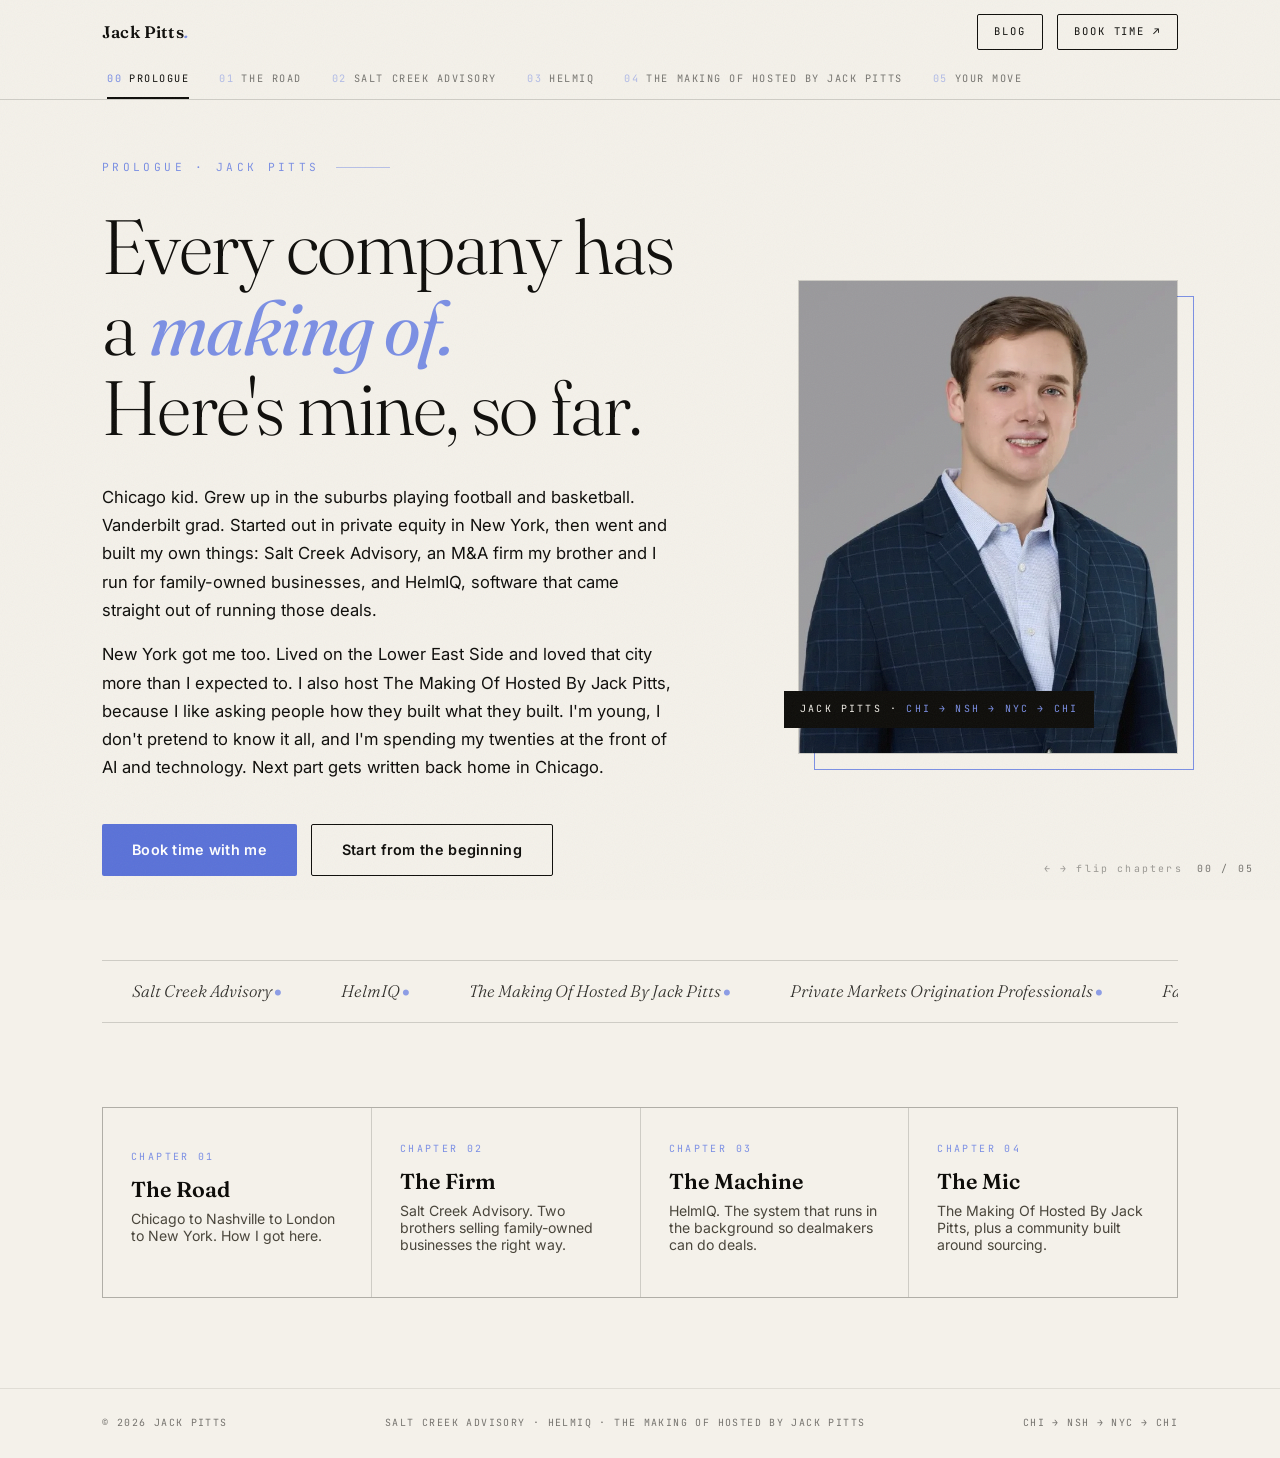
==== commit 0c4972e4: "perf: cut page weight 83% and cross-link the blog for SEO Page weight was the biggest remaining SEO " ====
--- a/index.html
+++ b/index.html
@@ -14,6 +14,9 @@
 <meta property="og:description" content="Jack Pitts sells family-owned companies at Salt Creek Advisory, builds HelmIQ, and hosts The Making Of. Chicago kid, Vanderbilt grad, New York reps, back home.">
 <meta property="og:url" content="https://thejackpitts.com/">
 <meta property="og:image" content="https://thejackpitts.com/assets/headshot.jpg">
+<meta property="og:image:width" content="628">
+<meta property="og:image:height" content="784">
+<meta property="og:image:alt" content="Jack Pitts">
 <meta name="twitter:card" content="summary_large_image">
 <meta name="twitter:title" content="Jack Pitts · Salt Creek Advisory, HelmIQ, The Making Of">
 <meta name="twitter:description" content="Jack Pitts sells family-owned companies at Salt Creek Advisory, builds HelmIQ, and hosts The Making Of. Chicago kid, Vanderbilt grad, New York reps, back home.">
@@ -202,7 +205,7 @@
   .home-grid{display:grid;grid-template-columns:1.15fr .85fr;gap:70px;align-items:center}
   @media(max-width:880px){.home-grid{grid-template-columns:1fr;gap:48px}}
   .headshot{position:relative;max-width:380px;margin-left:auto;display:block;text-decoration:none;perspective:900px}
-  .headshot img{width:100%;display:block;filter:grayscale(15%);border:1px solid var(--hairline);transition:transform .2s ease;will-change:transform}
+  .headshot img{width:100%;height:auto;display:block;filter:grayscale(15%);border:1px solid var(--hairline);transition:transform .2s ease;will-change:transform}
   .headshot .hi{
     position:absolute;top:16px;right:-14px;z-index:2;
     background:var(--peri-deep);color:#fff;
@@ -291,7 +294,7 @@
   .ch-grid{display:grid;grid-template-columns:1.1fr .9fr;gap:76px;align-items:start;margin-top:64px}
   @media(max-width:880px){.ch-grid{grid-template-columns:1fr;gap:44px}}
   .logo-card{border:1px solid currentColor;padding:50px 42px;text-align:center;position:relative}
-  .logo-card img{max-width:100%;display:block;margin:0 auto}
+  .logo-card img{max-width:100%;height:auto;display:block;margin:0 auto}
   .logo-card a{display:block;transition:transform .25s}
   .logo-card a:hover{transform:scale(1.03)}
   .logo-card .visit{
@@ -365,7 +368,7 @@
     background:#faf6ec;
   }
   .pmop .pm-logo{padding:40px 36px;border-right:1px solid rgba(20,19,15,.14)}
-  .pmop .pm-logo img{max-width:100%;display:block}
+  .pmop .pm-logo img{max-width:100%;height:auto;display:block}
   .pmop .pm-body{padding:40px 38px}
   .pmop h3{font-family:var(--serif);font-weight:600;font-size:1.45rem;margin-bottom:10px}
   .pmop p{font-size:.95rem;color:var(--ink-soft);max-width:34em}
@@ -461,7 +464,7 @@
       </div>
       <a class="headshot rise d2" href="https://www.linkedin.com/in/jack-pitts" target="_blank" rel="noopener" id="headshot">
         <div class="hi">Hey, that's my LinkedIn ↗</div>
-        <img src="assets/headshot.jpg" alt="Jack Pitts headshot, click to open LinkedIn" id="headshotImg">
+        <img src="assets/headshot.webp" alt="Jack Pitts headshot, click to open LinkedIn" id="headshotImg" width="628" height="784" fetchpriority="high" decoding="async">
         <div class="tag">Jack Pitts · <i>CHI → NSH → NYC → CHI</i></div>
       </a>
     </div>
@@ -561,7 +564,7 @@
       </div>
       <div>
         <div class="logo-card rise d2">
-          <a href="https://saltcreekadvisory.com" target="_blank" rel="noopener"><img src="assets/saltcreek-logo.png" alt="Salt Creek Advisory logo" style="max-width:320px"></a>
+          <a href="https://saltcreekadvisory.com" target="_blank" rel="noopener"><img src="assets/saltcreek-logo.webp" alt="Salt Creek Advisory logo" style="max-width:320px" width="760" height="760" loading="lazy" decoding="async"></a>
           <a class="visit" href="https://saltcreekadvisory.com" target="_blank" rel="noopener">saltcreekadvisory.com ↗</a>
         </div>
         <ul class="facts rise d3">
@@ -593,7 +596,7 @@
       </div>
       <div>
         <div class="logo-card rise d2">
-          <a href="https://helmiq.net" target="_blank" rel="noopener"><img src="assets/helmiq-wordmark-dark.png" alt="HelmIQ logo" style="max-width:300px"></a>
+          <a href="https://helmiq.net" target="_blank" rel="noopener"><img src="assets/helmiq-wordmark-dark.webp" alt="HelmIQ logo" style="max-width:300px" width="924" height="540" loading="lazy" decoding="async"></a>
           <a class="visit" href="https://helmiq.net" target="_blank" rel="noopener">helmiq.net ↗</a>
         </div>
         <ul class="facts rise d3">
@@ -630,7 +633,7 @@
       </div>
       <div>
         <div class="logo-card rise d2">
-          <a href="https://themakingofhostedbyjackpitts.com" target="_blank" rel="noopener"><img src="assets/tmo-logo.png" alt="The Making Of Hosted By Jack Pitts logo" style="max-width:280px"></a>
+          <a href="https://themakingofhostedbyjackpitts.com" target="_blank" rel="noopener"><img src="assets/tmo-logo.webp" alt="The Making Of Hosted By Jack Pitts logo" style="max-width:280px" width="560" height="560" loading="lazy" decoding="async"></a>
           <a class="visit" href="https://themakingofhostedbyjackpitts.com" target="_blank" rel="noopener">themakingofhostedbyjackpitts.com ↗</a>
         </div>
         <ul class="listen rise d3">
@@ -643,7 +646,7 @@
       </div>
     </div>
     <div class="pmop rise d5">
-      <div class="pm-logo"><img src="assets/pmop-logo.png" alt="Private Markets Origination Professionals logo"></div>
+      <div class="pm-logo"><img src="assets/pmop-logo.webp" alt="Private Markets Origination Professionals logo" width="760" height="506" loading="lazy" decoding="async"></div>
       <div class="pm-body">
         <h3>Private Markets Origination Professionals</h3>
         <p>The other thing I started: a group for the people who do sourcing and origination for a living. We talk deal flow, outreach, what's working and what isn't. Same idea as the show, just with the mics off. First event's on the calendar below.</p>
@@ -651,7 +654,7 @@
     </div>
 
     <div class="pmop rise d5" style="margin-top:24px">
-      <div class="pm-logo"><img src="assets/pmop-event-chicago-rooftop.jpg" alt="Chicago Private Capital Rooftop event graphic, Thursday August 6 2026, hosted by HelmIQ and Salt Creek Advisory"></div>
+      <div class="pm-logo"><img src="assets/pmop-event-chicago-rooftop.webp" alt="Chicago Private Capital Rooftop event graphic, Thursday August 6 2026, hosted by HelmIQ and Salt Creek Advisory" width="900" height="900" loading="lazy" decoding="async"></div>
       <div class="pm-body">
         <h3>First event: Chicago Private Capital Rooftop</h3>
         <p>Thursday, August 6, 2026 · 5:00–8:30 PM<br>The Aurélien, 833 N Clark St, Chicago, IL 60610</p>
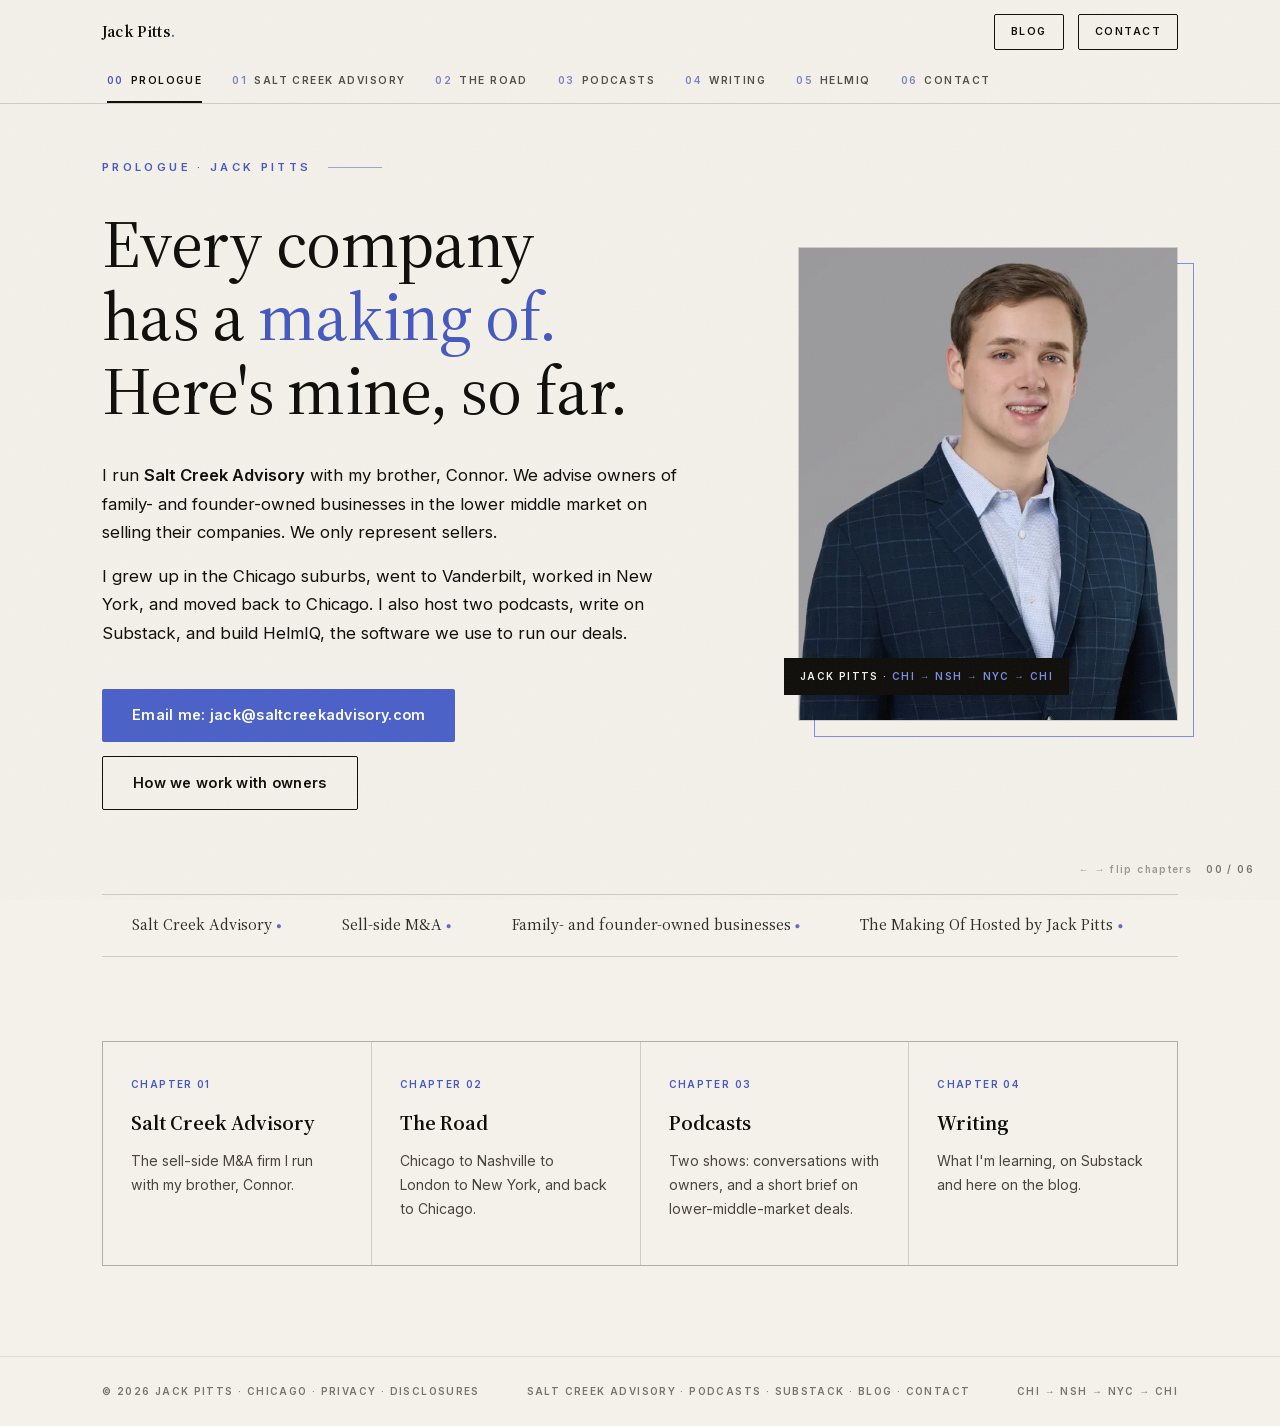
==== commit c67532ce: "feat: put Salt Creek first, add podcasts, Substack, privacy and disclosures - Reorder chapters: Salt" ====
--- a/index.html
+++ b/index.html
@@ -3,50 +3,133 @@
 <head>
 <meta charset="UTF-8">
 <meta name="viewport" content="width=device-width, initial-scale=1.0">
-<title>Jack Pitts · Salt Creek Advisory, HelmIQ, The Making Of</title>
-<meta name="description" content="Jack Pitts sells family-owned companies at Salt Creek Advisory, builds HelmIQ, and hosts The Making Of. Chicago kid, Vanderbilt grad, New York reps, back home.">
+<title>Jack Pitts · Co-Founder, Salt Creek Advisory · Chicago M&amp;A</title>
+<meta name="description" content="Jack Pitts co-founded Salt Creek Advisory, a Chicago investment bank that represents family- and founder-owned businesses selling their companies.">
 <link rel="canonical" href="https://thejackpitts.com/">
 <meta name="robots" content="index, follow, max-image-preview:large, max-snippet:-1, max-video-preview:-1">
 <link rel="icon" type="image/svg+xml" href="assets/favicon.svg">
-<meta property="og:type" content="website">
+<link rel="alternate" type="application/rss+xml" title="Jack Pitts on Substack" href="https://thejackpitts.substack.com/feed">
+<meta property="og:type" content="profile">
 <meta property="og:site_name" content="Jack Pitts">
-<meta property="og:title" content="Jack Pitts · Salt Creek Advisory, HelmIQ, The Making Of">
-<meta property="og:description" content="Jack Pitts sells family-owned companies at Salt Creek Advisory, builds HelmIQ, and hosts The Making Of. Chicago kid, Vanderbilt grad, New York reps, back home.">
+<meta property="og:title" content="Jack Pitts · Co-Founder, Salt Creek Advisory · Chicago M&amp;A">
+<meta property="og:description" content="Jack Pitts co-founded Salt Creek Advisory, a Chicago investment bank that represents family- and founder-owned businesses selling their companies.">
 <meta property="og:url" content="https://thejackpitts.com/">
-<meta property="og:image" content="https://thejackpitts.com/assets/headshot.jpg">
-<meta property="og:image:width" content="628">
-<meta property="og:image:height" content="784">
+<meta property="og:image" content="https://thejackpitts.com/assets/og-image.jpg">
+<meta property="og:image:width" content="1200">
+<meta property="og:image:height" content="630">
 <meta property="og:image:alt" content="Jack Pitts">
+<meta property="profile:first_name" content="Jack">
+<meta property="profile:last_name" content="Pitts">
 <meta name="twitter:card" content="summary_large_image">
-<meta name="twitter:title" content="Jack Pitts · Salt Creek Advisory, HelmIQ, The Making Of">
-<meta name="twitter:description" content="Jack Pitts sells family-owned companies at Salt Creek Advisory, builds HelmIQ, and hosts The Making Of. Chicago kid, Vanderbilt grad, New York reps, back home.">
-<meta name="twitter:image" content="https://thejackpitts.com/assets/headshot.jpg">
+<meta name="twitter:title" content="Jack Pitts · Co-Founder, Salt Creek Advisory · Chicago M&amp;A">
+<meta name="twitter:description" content="Jack Pitts co-founded Salt Creek Advisory, a Chicago investment bank that represents family- and founder-owned businesses selling their companies.">
+<meta name="twitter:image" content="https://thejackpitts.com/assets/og-image.jpg">
 <script type="application/ld+json">
 {
   "@context": "https://schema.org",
-  "@type": "Person",
-  "name": "Jack Pitts",
-  "url": "https://thejackpitts.com/",
-  "image": "https://thejackpitts.com/assets/headshot.jpg",
-  "jobTitle": "Co-Founder",
-  "worksFor": [
-    { "@type": "Organization", "name": "Salt Creek Advisory", "url": "https://saltcreekadvisory.com" },
-    { "@type": "Organization", "name": "HelmIQ", "url": "https://helmiq.net" }
-  ],
-  "sameAs": [
-    "https://www.linkedin.com/in/jack-pitts",
-    "https://www.instagram.com/thejackpitts",
-    "https://www.tiktok.com/@thejackpitts",
-    "https://www.youtube.com/channel/UC0Oo8G_-OHHekbC5kpyIRBg",
-    "https://open.spotify.com/show/4vUJmF28QI4N7WViFmFofH",
-    "https://podcasts.apple.com/us/podcast/the-making-of-hosted-by-jack-pitts/id1853933144",
-    "https://themakingofhostedbyjackpitts.com"
+  "@graph": [
+    {
+      "@type": "WebSite",
+      "@id": "https://thejackpitts.com/#website",
+      "url": "https://thejackpitts.com/",
+      "name": "Jack Pitts",
+      "publisher": {
+        "@id": "https://thejackpitts.com/#jack"
+      }
+    },
+    {
+      "@type": "ProfilePage",
+      "@id": "https://thejackpitts.com/#profile",
+      "url": "https://thejackpitts.com/",
+      "name": "Jack Pitts",
+      "isPartOf": {
+        "@id": "https://thejackpitts.com/#website"
+      },
+      "mainEntity": {
+        "@id": "https://thejackpitts.com/#jack"
+      }
+    },
+    {
+      "@type": "Person",
+      "@id": "https://thejackpitts.com/#jack",
+      "name": "Jack Pitts",
+      "url": "https://thejackpitts.com/",
+      "image": "https://thejackpitts.com/assets/headshot.jpg",
+      "jobTitle": "Co-Founder & Principal, Salt Creek Advisory",
+      "worksFor": [
+        {
+          "@type": "Organization",
+          "@id": "https://saltcreekadvisory.com/#organization",
+          "name": "Salt Creek Advisory",
+          "url": "https://saltcreekadvisory.com"
+        },
+        {
+          "@type": "Organization",
+          "name": "HelmIQ",
+          "url": "https://helmiq.net"
+        }
+      ],
+      "alumniOf": {
+        "@type": "CollegeOrUniversity",
+        "name": "Vanderbilt University",
+        "url": "https://www.vanderbilt.edu"
+      },
+      "homeLocation": {
+        "@type": "City",
+        "name": "Chicago"
+      },
+      "sameAs": [
+        "https://saltcreekadvisory.com/team",
+        "https://www.linkedin.com/in/jack-pitts",
+        "https://thejackpitts.substack.com/",
+        "https://www.instagram.com/thejackpitts",
+        "https://www.tiktok.com/@thejackpitts"
+      ],
+      "email": "mailto:jack@saltcreekadvisory.com",
+      "description": "Jack Pitts co-founded Salt Creek Advisory with his brother, Connor Pitts. The firm represents owners of family- and founder-owned lower-middle-market businesses selling their companies. He hosts The Making Of Hosted by Jack Pitts and Lower Middle Market Brief, and founded HelmIQ.",
+      "knowsAbout": [
+        "Sell-side M&A",
+        "Lower middle market",
+        "Selling a family-owned business",
+        "Mergers and acquisitions advisory"
+      ],
+      "sibling": {
+        "@type": "Person",
+        "@id": "https://saltcreekadvisory.com/#connor-pitts",
+        "name": "Connor Pitts"
+      }
+    },
+    {
+      "@type": "PodcastSeries",
+      "@id": "https://themakingofhostedbyjackpitts.com/#podcast",
+      "name": "The Making Of Hosted by Jack Pitts",
+      "url": "https://themakingofhostedbyjackpitts.com/",
+      "webFeed": "https://api.riverside.fm/hosting/wMWn2YqB.rss",
+      "author": {
+        "@id": "https://thejackpitts.com/#jack"
+      },
+      "sameAs": [
+        "https://open.spotify.com/show/4vUJmF28QI4N7WViFmFofH",
+        "https://podcasts.apple.com/us/podcast/the-making-of-hosted-by-jack-pitts/id1853933144",
+        "https://www.youtube.com/channel/UC0Oo8G_-OHHekbC5kpyIRBg"
+      ]
+    },
+    {
+      "@type": "PodcastSeries",
+      "@id": "https://thejackpitts.com/#lower-middle-market-brief",
+      "name": "Lower Middle Market Brief",
+      "url": "https://podcasts.apple.com/us/podcast/lower-middle-market-brief/id6801373572",
+      "webFeed": "https://api.riverside.com/hosting/SCQy5vMa.rss",
+      "author": {
+        "@id": "https://thejackpitts.com/#jack"
+      }
+    }
   ]
 }
 </script>
-<link rel="preconnect" href="https://fonts.googleapis.com">
-<link rel="preconnect" href="https://fonts.gstatic.com" crossorigin>
-<link href="https://fonts.googleapis.com/css2?family=Fraunces:ital,opsz,wght@0,9..144,300;0,9..144,400;0,9..144,500;0,9..144,600;0,9..144,700;0,9..144,900;1,9..144,300;1,9..144,400;1,9..144,600&family=Inter:wght@400;500;600&family=JetBrains+Mono:wght@400;500&display=swap" rel="stylesheet">
+<link rel="preload" href="/assets/fonts/source-serif-4-var.woff2" as="font" type="font/woff2" crossorigin>
+<link rel="preload" href="/assets/fonts/inter-var.woff2" as="font" type="font/woff2" crossorigin>
+<link rel="stylesheet" href="/assets/fonts.css">
 <style>
   :root{
     --paper:#f4f1ea;
@@ -54,13 +137,15 @@
     --ink:#0e0d0a;
     --ink-soft:#4a463c;
     --peri:#7b8fe4;
-    --peri-deep:#5a72d8;
+    --peri-deep:#4a60c8;
+    --peri-ink:#4458c0;
+    --orange-ink:#964b14;
     --navy:#1f3050;
     --orange:#d87a2c;
     --hairline:rgba(14,13,10,.16);
-    --serif:'Fraunces',Georgia,serif;
-    --sans:'Inter',-apple-system,sans-serif;
-    --mono:'JetBrains Mono',monospace;
+    --serif:'Source Serif 4','Source Serif 4 Fallback',Georgia,serif;
+    --sans:'Inter',-apple-system,BlinkMacSystemFont,'Segoe UI',sans-serif;
+    --mono:var(--sans);
   }
   *{margin:0;padding:0;box-sizing:border-box}
   html,body{height:100%}
@@ -84,17 +169,17 @@
   body[data-theme="contact"]{background:var(--ink);color:var(--paper)}
 
   /* ================= NAV ================= */
-  nav{
+  body>nav{
     position:fixed;top:0;left:0;right:0;z-index:80;
     backdrop-filter:blur(14px);
     border-bottom:1px solid var(--hairline);
     background:color-mix(in srgb, var(--paper) 84%, transparent);
     transition:background .6s ease, border-color .6s ease;
   }
-  body[data-theme="firm"] nav{background:rgba(31,48,80,.84);border-color:rgba(244,241,234,.16)}
-  body[data-theme="machine"] nav{background:rgba(11,12,16,.84);border-color:rgba(244,241,234,.14)}
-  body[data-theme="show"] nav{background:rgba(243,232,207,.86);border-color:rgba(20,19,15,.14)}
-  body[data-theme="contact"] nav{background:rgba(14,13,10,.84);border-color:rgba(244,241,234,.14)}
+  body[data-theme="firm"]>nav{background:rgba(31,48,80,.84);border-color:rgba(244,241,234,.16)}
+  body[data-theme="machine"]>nav{background:rgba(11,12,16,.84);border-color:rgba(244,241,234,.14)}
+  body[data-theme="show"]>nav{background:rgba(243,232,207,.86);border-color:rgba(20,19,15,.14)}
+  body[data-theme="contact"]>nav{background:rgba(14,13,10,.84);border-color:rgba(244,241,234,.14)}
   .nav-top{
     max-width:1140px;margin:0 auto;padding:14px 32px 10px;
     display:flex;align-items:center;justify-content:space-between;gap:18px;
@@ -102,13 +187,13 @@
   .brand{
     font-family:var(--serif);font-weight:600;font-size:1.05rem;
     letter-spacing:.01em;white-space:nowrap;cursor:pointer;
-    background:none;border:none;color:inherit;
-  }
-  .brand i{font-style:italic;color:var(--peri)}
+    background:none;border:none;color:inherit;text-decoration:none;
+  }
+  .brand i{font-style:normal;color:var(--peri)}
   body[data-theme="show"] .brand i{color:var(--orange)}
   .book-mini{
-    text-decoration:none;font-family:var(--mono);font-size:.66rem;
-    letter-spacing:.18em;text-transform:uppercase;
+    text-decoration:none;font-family:var(--mono);font-weight:600;font-size:.66rem;
+    letter-spacing:.14em;text-transform:uppercase;
     border:1px solid currentColor;padding:8px 16px;border-radius:2px;
     transition:all .2s;white-space:nowrap;
   }
@@ -120,8 +205,8 @@
   .tabs::-webkit-scrollbar{display:none}
   .tab{
     background:none;border:none;cursor:pointer;color:inherit;
-    font-family:var(--mono);font-size:.64rem;letter-spacing:.15em;text-transform:uppercase;
-    padding:12px 13px 14px;position:relative;white-space:nowrap;opacity:.55;
+    font-family:var(--mono);font-weight:600;font-size:.64rem;letter-spacing:.14em;text-transform:uppercase;
+    padding:12px 13px 14px;position:relative;white-space:nowrap;opacity:.72;text-decoration:none;
     transition:opacity .2s;
   }
   .tab:hover{opacity:1}
@@ -149,8 +234,8 @@
     58%{clip-path:inset(0 0 0 0)}
     100%{clip-path:inset(0 0 100% 0)}
   }
-  #wipe .w-label{font-family:var(--mono);font-size:.7rem;letter-spacing:.34em;text-transform:uppercase;color:var(--peri)}
-  #wipe .w-title{font-family:var(--serif);font-style:italic;font-weight:300;font-size:clamp(1.8rem,4.5vw,3.2rem);text-align:center;padding:0 20px}
+  #wipe .w-label{font-family:var(--mono);font-weight:600;font-size:.7rem;letter-spacing:.14em;text-transform:uppercase;color:var(--peri)}
+  #wipe .w-title{font-family:var(--serif);font-style:normal;font-weight:400;font-size:clamp(1.8rem,4.5vw,3.2rem);text-align:center;padding:0 20px}
 
   /* ================= PAGES ================= */
   .page{display:none;min-height:100svh;padding:158px 0 90px;position:relative}
@@ -166,18 +251,18 @@
   .page.active .rise.d6{animation-delay:.54s}
 
   .eyebrow{
-    font-family:var(--mono);font-size:.7rem;letter-spacing:.3em;text-transform:uppercase;
+    font-family:var(--mono);font-weight:600;font-size:.7rem;letter-spacing:.3em;text-transform:uppercase;
     color:var(--peri);margin-bottom:30px;display:flex;align-items:center;gap:16px;
   }
   .eyebrow::after{content:"";width:54px;height:1px;background:currentColor;opacity:.5}
   body[data-theme="show"] .eyebrow{color:var(--orange)}
   h1,h2.display{
-    font-family:var(--serif);font-weight:300;
-    font-size:clamp(2.4rem,6.2vw,4.8rem);
-    line-height:1.05;letter-spacing:-.02em;max-width:15em;
+    font-family:var(--serif);font-weight:400;
+    font-size:clamp(2.3rem,5.4vw,4.25rem);
+    line-height:1.08;letter-spacing:-.01em;max-width:15em;
   }
   h1 b,h2.display b{font-weight:700}
-  h1 em,h2.display em{font-style:italic;font-weight:400;color:var(--peri)}
+  h1 em,h2.display em{font-style:normal;font-weight:400;color:var(--peri)}
   body[data-theme="show"] h1 em, body[data-theme="show"] h2.display em{color:var(--orange)}
   .prose{font-size:1.04rem;max-width:39em;opacity:.8}
   .prose+.prose{margin-top:16px}
@@ -197,8 +282,10 @@
   body[data-theme="firm"] .btn{background:var(--paper);color:var(--navy)}
   body[data-theme="machine"] .btn{background:var(--peri);color:#0b0c10}
   body[data-theme="machine"] .btn:hover{background:#94a5ef}
-  body[data-theme="show"] .btn{background:var(--orange);color:#f3e8cf}
+  body[data-theme="show"] .btn{background:#a9581a;color:#fff}
   body[data-theme="contact"] .btn{background:var(--peri);color:#0b0c10}
+  body[data-theme] .btn.ghost{background:transparent;color:inherit;border:1px solid currentColor}
+  body[data-theme] .btn.ghost:hover{background:rgba(127,127,127,.14)}
   .ctas{display:flex;gap:14px;flex-wrap:wrap;margin-top:42px}
 
   /* ---------- HOME ---------- */
@@ -209,7 +296,7 @@
   .headshot .hi{
     position:absolute;top:16px;right:-14px;z-index:2;
     background:var(--peri-deep);color:#fff;
-    font-family:var(--mono);font-size:.62rem;letter-spacing:.2em;text-transform:uppercase;
+    font-family:var(--mono);font-weight:600;font-size:.62rem;letter-spacing:.2em;text-transform:uppercase;
     padding:10px 16px;opacity:0;transform:translateY(-8px);
     transition:opacity .25s, transform .25s;pointer-events:none;
   }
@@ -220,7 +307,7 @@
   }
   .headshot .tag{
     position:absolute;left:-14px;bottom:26px;background:var(--ink);color:var(--paper);
-    font-family:var(--mono);font-size:.62rem;letter-spacing:.22em;text-transform:uppercase;
+    font-family:var(--mono);font-weight:600;font-size:.62rem;letter-spacing:.14em;text-transform:uppercase;
     padding:10px 16px;
   }
   .headshot .tag i{color:var(--peri);font-style:normal}
@@ -232,10 +319,10 @@
   }
   .marquee-track{display:inline-block;animation:mq 36s linear infinite}
   .marquee span{
-    font-family:var(--serif);font-style:italic;font-weight:300;font-size:1.05rem;
+    font-family:var(--serif);font-style:normal;font-weight:400;font-size:1.05rem;
     margin:0 30px;opacity:.85;
   }
-  .marquee b{color:var(--peri);font-style:normal;font-family:var(--mono);font-size:.6rem;vertical-align:middle}
+  .marquee b{color:var(--peri);font-style:normal;font-family:var(--mono);font-weight:600;font-size:.6rem;vertical-align:middle}
   @keyframes mq{from{transform:translateX(0)}to{transform:translateX(-50%)}}
 
   .chapter-cards{display:grid;grid-template-columns:repeat(4,1fr);gap:1px;background:var(--hairline);border:1px solid var(--hairline);margin-top:84px}
@@ -243,7 +330,7 @@
   @media(max-width:560px){.chapter-cards{grid-template-columns:1fr}}
   .cc{
     background:var(--paper);padding:34px 28px 44px;cursor:pointer;text-align:left;
-    border:none;font-family:var(--sans);color:var(--ink);
+    border:none;font-family:var(--sans);color:var(--ink);text-decoration:none;display:block;
     transition:background .25s;position:relative;overflow:hidden;
   }
   .cc::after{
@@ -253,8 +340,8 @@
   }
   .cc:hover{background:var(--paper-deep)}
   .cc:hover::after{transform:none;opacity:1}
-  .cc .cc-no{font-family:var(--mono);font-size:.62rem;letter-spacing:.24em;text-transform:uppercase;color:var(--peri)}
-  .cc h3{font-family:var(--serif);font-weight:600;font-size:1.35rem;margin:13px 0 7px}
+  .cc .cc-no{font-family:var(--mono);font-weight:600;font-size:.62rem;letter-spacing:.14em;text-transform:uppercase;color:var(--peri)}
+  .cc h2{font-family:var(--serif);font-weight:600;font-size:1.35rem;margin:13px 0 7px}
   .cc p{font-size:.88rem;color:var(--ink-soft)}
 
   /* ---------- ROAD (timeline) ---------- */
@@ -279,9 +366,9 @@
   .page.active .stop:nth-child(4)::before{animation-delay:1.2s}
   .page.active .stop:nth-child(5)::before{animation-delay:1.45s}
   @keyframes pop{to{transform:scale(1)}}
-  .stop .when{font-family:var(--mono);font-size:.64rem;letter-spacing:.24em;text-transform:uppercase;color:var(--peri)}
+  .stop .when{font-family:var(--mono);font-weight:600;font-size:.64rem;letter-spacing:.14em;text-transform:uppercase;color:var(--peri)}
   .stop h3{font-family:var(--serif);font-weight:600;font-size:1.6rem;margin:8px 0 8px;letter-spacing:-.01em}
-  .stop h3 em{font-style:italic;font-weight:300}
+  .stop h3 em{font-style:normal;font-weight:400}
   .stop p{font-size:.99rem;color:var(--ink-soft);max-width:36em}
   .stop.here::before{background:var(--peri)}
 
@@ -298,7 +385,7 @@
   .logo-card a{display:block;transition:transform .25s}
   .logo-card a:hover{transform:scale(1.03)}
   .logo-card .visit{
-    display:inline-block;margin-top:22px;font-family:var(--mono);font-size:.62rem;
+    display:inline-block;margin-top:22px;font-family:var(--mono);font-weight:600;font-size:.62rem;
     letter-spacing:.2em;text-transform:uppercase;text-decoration:none;
     color:var(--peri);border-bottom:1px solid var(--peri);padding-bottom:3px;
   }
@@ -311,17 +398,17 @@
     display:flex;justify-content:space-between;gap:22px;align-items:baseline;
     padding:14px 2px;border-bottom:1px solid currentColor;font-size:.93rem;
   }
-  .facts .k{font-family:var(--mono);font-size:.64rem;letter-spacing:.18em;text-transform:uppercase;opacity:.55;flex-shrink:0}
+  .facts .k{font-family:var(--mono);font-weight:600;font-size:.64rem;letter-spacing:.14em;text-transform:uppercase;opacity:.55;flex-shrink:0}
   .facts .v{text-align:right}
   .pullq{
-    font-family:var(--serif);font-style:italic;font-weight:300;
+    font-family:var(--serif);font-style:normal;font-weight:400;
     font-size:clamp(1.35rem,2.3vw,1.8rem);line-height:1.42;
     border-left:1px solid var(--peri);padding-left:28px;margin-top:44px;
   }
   body[data-theme="show"] .pullq{border-color:var(--orange)}
   .pullq small{
-    display:block;font-family:var(--mono);font-style:normal;font-size:.62rem;
-    letter-spacing:.24em;text-transform:uppercase;color:var(--peri);margin-top:18px;
+    display:block;font-family:var(--mono);font-weight:600;font-style:normal;font-size:.62rem;
+    letter-spacing:.14em;text-transform:uppercase;color:var(--peri);margin-top:18px;
   }
   body[data-theme="show"] .pullq small{color:var(--orange)}
 
@@ -336,21 +423,6 @@
   body[data-theme="show"] .logo-card{border-color:rgba(20,19,15,.2)}
   body[data-theme="show"] .logo-card::before,body[data-theme="show"] .logo-card::after{border-color:var(--orange)}
 
-  /* machine pipeline */
-  .pipeline{margin-top:70px;border:1px solid rgba(244,241,234,.16);display:grid;grid-template-columns:repeat(4,1fr)}
-  .pipeline>div{padding:28px 26px;border-right:1px solid rgba(244,241,234,.16);position:relative;overflow:hidden}
-  .pipeline>div:last-child{border-right:none}
-  .pipeline>div::before{
-    content:"";position:absolute;left:0;top:0;height:2px;width:100%;
-    background:var(--peri);transform:scaleX(0);transform-origin:left;transition:transform .5s;
-  }
-  .pipeline>div:hover::before{transform:scaleX(1)}
-  .pl-n{font-family:var(--mono);font-size:.6rem;letter-spacing:.22em;color:var(--peri);text-transform:uppercase}
-  .pl-t{font-family:var(--serif);font-size:1.25rem;margin-top:10px}
-  .pl-d{font-size:.85rem;opacity:.65;margin-top:6px}
-  @media(max-width:880px){.pipeline{grid-template-columns:1fr 1fr}.pipeline>div{border-bottom:1px solid rgba(244,241,234,.16)}}
-  @media(max-width:520px){.pipeline{grid-template-columns:1fr}}
-
   /* show listen rows */
   .listen{list-style:none;margin-top:38px;border-top:1px solid rgba(20,19,15,.16)}
   .listen a{
@@ -360,19 +432,41 @@
   }
   .listen a:hover{padding-left:18px;background:rgba(216,122,44,.08)}
   .listen .pl-name{font-family:var(--serif);font-size:1.18rem}
-  .listen .pl-go{font-family:var(--mono);font-size:.64rem;letter-spacing:.2em;text-transform:uppercase;color:var(--orange)}
-
-  .pmop{
-    margin-top:80px;border:1px solid rgba(20,19,15,.18);
-    display:grid;grid-template-columns:.8fr 1.2fr;gap:0;align-items:center;
-    background:#faf6ec;
-  }
-  .pmop .pm-logo{padding:40px 36px;border-right:1px solid rgba(20,19,15,.14)}
-  .pmop .pm-logo img{max-width:100%;height:auto;display:block}
-  .pmop .pm-body{padding:40px 38px}
-  .pmop h3{font-family:var(--serif);font-weight:600;font-size:1.45rem;margin-bottom:10px}
-  .pmop p{font-size:.95rem;color:var(--ink-soft);max-width:34em}
-  @media(max-width:760px){.pmop{grid-template-columns:1fr}.pmop .pm-logo{border-right:none;border-bottom:1px solid rgba(20,19,15,.14)}}
+  .listen .pl-go{font-family:var(--mono);font-weight:600;font-size:.64rem;letter-spacing:.2em;text-transform:uppercase;color:var(--orange)}
+
+  /* firm steps */
+  .steps{list-style:none;margin-top:18px;max-width:39em;counter-reset:st}
+  .steps li{position:relative;padding:10px 0 10px 40px;border-top:1px solid rgba(244,241,234,.16);font-size:.98rem;opacity:.85;counter-increment:st}
+  .steps li:last-child{border-bottom:1px solid rgba(244,241,234,.16)}
+  .steps li::before{content:counter(st,decimal-leading-zero);position:absolute;left:0;top:13px;font-family:var(--mono);font-weight:600;font-size:.62rem;letter-spacing:.14em;color:var(--peri)}
+  .steps+.prose{margin-top:22px}
+
+  /* podcasts */
+  .shows{display:grid;grid-template-columns:1fr 1fr;gap:24px;margin-top:48px}
+  @media(max-width:880px){.shows{grid-template-columns:1fr}}
+  .show-card{border:1px solid rgba(20,19,15,.18);background:#faf6ec;padding:34px 32px 26px}
+  .sc-head{display:flex;align-items:center;gap:18px;margin-bottom:16px}
+  .sc-head img{width:72px;height:72px;object-fit:cover;border:1px solid rgba(20,19,15,.14);flex-shrink:0}
+  .sc-mark{width:72px;height:72px;flex-shrink:0;display:flex;align-items:center;justify-content:center;background:#14130f;color:#f3e8cf;font-family:var(--mono);font-weight:600;font-size:.7rem;letter-spacing:.14em}
+  .sc-label{font-family:var(--mono);font-weight:600;font-size:.62rem;letter-spacing:.14em;text-transform:uppercase;color:var(--orange-ink)}
+  .show-card h3{font-family:var(--serif);font-weight:600;font-size:1.4rem;line-height:1.2;margin-top:6px}
+  .show-card>p{font-size:.95rem;color:var(--ink-soft)}
+  .show-card .listen{margin-top:22px}
+  .show-card .listen .pl-name{font-size:1.02rem}
+  .prose a{text-underline-offset:3px}
+  .prose.aside{font-size:.92rem;opacity:.7;margin-top:14px}
+
+  /* writing */
+  .list-label{font-family:var(--mono);font-weight:600;font-size:.66rem;letter-spacing:.14em;text-transform:uppercase;color:var(--peri-ink)}
+  .post-feed{list-style:none;margin-top:16px;border-top:1px solid var(--hairline)}
+  .post-feed li{border-bottom:1px solid var(--hairline)}
+  .post-feed a{display:block;padding:18px 4px;text-decoration:none;transition:padding .2s}
+  .post-feed a:hover{padding-left:12px}
+  .post-feed .pf-date{font-family:var(--mono);font-weight:600;font-size:.6rem;letter-spacing:.14em;text-transform:uppercase;opacity:.65}
+  .post-feed .pf-title{display:block;font-family:var(--serif);font-weight:600;font-size:1.15rem;margin-top:4px}
+  .post-feed .pf-ex{display:block;font-size:.88rem;color:var(--ink-soft);margin-top:2px}
+  .list-more{margin-top:16px;font-size:.9rem}
+  .list-more a{color:var(--peri-ink);text-underline-offset:3px}
 
   /* newsletter */
   .news{
@@ -382,9 +476,9 @@
   }
   .news::before{content:"";position:absolute;top:-1px;left:-1px;width:30px;height:30px;border-top:3px solid var(--peri);border-left:3px solid var(--peri)}
   .news::after{content:"";position:absolute;bottom:-1px;right:-1px;width:30px;height:30px;border-bottom:3px solid var(--peri);border-right:3px solid var(--peri)}
-  .news .n-label{font-family:var(--mono);font-size:.64rem;letter-spacing:.26em;text-transform:uppercase;color:var(--peri)}
+  .news .n-label{font-family:var(--mono);font-weight:600;font-size:.64rem;letter-spacing:.14em;text-transform:uppercase;color:var(--peri)}
   .news h3{font-family:var(--serif);font-weight:600;font-size:clamp(1.5rem,3vw,2.1rem);margin:12px 0 12px;line-height:1.15}
-  .news h3 em{font-style:italic;font-weight:300;color:var(--peri)}
+  .news h3 em{font-style:normal;font-weight:400;color:var(--peri)}
   .news p{font-size:.97rem;opacity:.75;max-width:34em}
   .news .n-side{display:flex;flex-direction:column;gap:12px}
   @media(max-width:760px){.news{grid-template-columns:1fr;padding:38px 30px}}
@@ -396,8 +490,9 @@
   }
   .ep-mails a{padding:30px 26px;text-decoration:none;background:var(--ink);transition:background .2s;display:block}
   .ep-mails a:hover{background:#1c1a14}
-  .ep-mails .em-l{font-family:var(--mono);font-size:.6rem;letter-spacing:.22em;text-transform:uppercase;opacity:.5}
+  .ep-mails .em-l{font-family:var(--mono);font-weight:600;font-size:.6rem;letter-spacing:.14em;text-transform:uppercase;opacity:.5}
   .ep-mails .em-v{font-family:var(--serif);font-size:1.2rem;margin-top:10px}
+  .ep-mails .em-d{font-size:.86rem;opacity:.7;margin-top:8px;max-width:30em}
   .ep-mails a:hover .em-v{color:var(--peri)}
   @media(max-width:640px){.ep-mails{grid-template-columns:1fr}}
   .index-links{
@@ -405,14 +500,14 @@
     display:flex;gap:14px 34px;flex-wrap:wrap;
   }
   .index-links a{
-    font-family:var(--mono);font-size:.66rem;letter-spacing:.16em;text-transform:uppercase;
+    font-family:var(--mono);font-weight:600;font-size:.66rem;letter-spacing:.14em;text-transform:uppercase;
     text-decoration:none;opacity:.6;transition:opacity .2s,color .2s;
   }
   .index-links a:hover{opacity:1;color:var(--peri)}
 
   #counter{
     position:fixed;right:26px;bottom:22px;z-index:90;
-    font-family:var(--mono);font-size:.62rem;letter-spacing:.22em;opacity:.55;
+    font-family:var(--mono);font-weight:600;font-size:.62rem;letter-spacing:.14em;opacity:.55;
     display:flex;align-items:center;gap:14px;pointer-events:none;
   }
   #counter .keys{opacity:.7}
@@ -420,304 +515,370 @@
 
   footer{
     border-top:1px solid var(--hairline);padding:26px 0;
-    font-family:var(--mono);font-size:.62rem;letter-spacing:.14em;text-transform:uppercase;opacity:.55;
+    font-family:var(--mono);font-weight:600;font-size:.62rem;letter-spacing:.14em;text-transform:uppercase;opacity:.55;
   }
   body[data-theme="firm"] footer,body[data-theme="machine"] footer,body[data-theme="contact"] footer{border-color:rgba(244,241,234,.14)}
   .foot-inner{display:flex;justify-content:space-between;gap:14px;flex-wrap:wrap}
+  .foot-inner a{text-decoration:none}
+  .foot-inner a:hover{text-decoration:underline}
+
+  /* ================= READABILITY + ACCESS ================= */
+  body[data-theme="home"] .eyebrow,body[data-theme="home"] .tab .no,body[data-theme="home"] .cc .cc-no,
+  body[data-theme="home"] .stop .when,body[data-theme="home"] h1 em,body[data-theme="home"] h2.display em,
+  body[data-theme="home"] .brand i,body[data-theme="home"] .marquee b{color:var(--peri-ink)}
+  body[data-theme="show"] .eyebrow,body[data-theme="show"] .tab .no,body[data-theme="show"] .listen .pl-go,
+  body[data-theme="show"] h2.display em,body[data-theme="show"] .brand i{color:var(--orange-ink)}
+  body[data-theme="firm"] .eyebrow,body[data-theme="firm"] .pullq small,body[data-theme="firm"] .steps li::before,body[data-theme="firm"] .tab .no{color:#9aa9ee}
+  h1,h2.display,.stop h3,.news h3,.cc h2,.show-card h3{text-wrap:balance}
+  .prose,.stop p,.cc p,.show-card p,.news p,.steps li{text-wrap:pretty}
+  a:focus-visible,button:focus-visible{outline:2px solid var(--peri);outline-offset:3px}
+  body[data-theme="show"] a:focus-visible,body[data-theme="show"] button:focus-visible{outline-color:var(--orange)}
+  .page h1:focus,.page h2.display:focus{outline:none}
+  .skip{position:absolute;left:12px;top:-60px;z-index:400;background:var(--ink);color:var(--paper);padding:10px 16px;font-family:var(--mono);font-weight:600;font-size:.7rem;letter-spacing:.14em;text-transform:uppercase;text-decoration:none}
+  .skip:focus{top:12px}
+  @media(max-width:560px){
+    .wrap{padding:0 20px}
+    .nav-top{padding:12px 20px 8px}
+    .facts li{flex-direction:column;gap:4px}
+    .facts .v{text-align:left}
+  }
+  @media(prefers-reduced-motion:reduce){
+    *,*::before,*::after{animation-duration:.001ms!important;animation-delay:0s!important;transition-duration:.001ms!important}
+    .rise{opacity:1;transform:none}
+    .marquee-track{animation:none}
+    #wipe{display:none}
+  }
 </style>
+<noscript><style>.page{display:block}.rise,.stop::before,.skyline i,.timeline::before{opacity:1;transform:none}#wipe,#counter{display:none}</style></noscript>
 </head>
 <body data-theme="home">
 
-<div id="wipe"><div class="w-label" id="wipeLabel"></div><div class="w-title" id="wipeTitle"></div></div>
-
-<nav>
+<a class="skip" href="#main">Skip to content</a>
+<div id="wipe" aria-hidden="true"><div class="w-label" id="wipeLabel"></div><div class="w-title" id="wipeTitle"></div></div>
+
+<nav aria-label="Site">
   <div class="nav-top">
-    <button class="brand" data-go="home">Jack Pitts<i>.</i></button>
+    <a class="brand" href="/" data-go="home">Jack Pitts<i>.</i></a>
     <div style="display:flex;align-items:center;gap:14px">
       <a class="book-mini" href="/blog/">Blog</a>
-      <a class="book-mini" href="https://helmiq.net/book/jack-pitts" target="_blank" rel="noopener">Book time ↗</a>
+      <a class="book-mini" href="#/contact" data-go="contact">Contact</a>
     </div>
   </div>
-  <div class="tabs" role="tablist">
-    <button class="tab active" data-go="home"><span class="no">00</span>Prologue</button>
-    <button class="tab" data-go="road"><span class="no">01</span>The Road</button>
-    <button class="tab" data-go="firm"><span class="no">02</span>Salt Creek Advisory</button>
-    <button class="tab" data-go="machine"><span class="no">03</span>HelmIQ</button>
-    <button class="tab" data-go="show"><span class="no">04</span>The Making Of Hosted By Jack Pitts</button>
-    <button class="tab" data-go="contact"><span class="no">05</span>Your Move</button>
+  <div class="tabs" aria-label="Chapters">
+    <a class="tab active" href="/" data-go="home" aria-current="page"><span class="no">00</span>Prologue</a>
+    <a class="tab" href="#/firm" data-go="firm"><span class="no">01</span>Salt Creek Advisory</a>
+    <a class="tab" href="#/road" data-go="road"><span class="no">02</span>The Road</a>
+    <a class="tab" href="#/show" data-go="show"><span class="no">03</span>Podcasts</a>
+    <a class="tab" href="#/writing" data-go="writing"><span class="no">04</span>Writing</a>
+    <a class="tab" href="#/machine" data-go="machine"><span class="no">05</span>HelmIQ</a>
+    <a class="tab" href="#/contact" data-go="contact"><span class="no">06</span>Contact</a>
   </div>
 </nav>
 
+<main id="main">
+
 <!-- ================= 00 PROLOGUE ================= -->
-<main class="page active" id="pg-home">
+<section class="page active" id="pg-home" aria-labelledby="h-home">
   <div class="wrap">
     <div class="home-grid">
       <div>
         <p class="eyebrow rise">Prologue · Jack Pitts</p>
-        <h1 class="rise d1">Every company has a <em>making of.</em><br>Here's mine, so far.</h1>
-        <p class="prose rise d2" style="margin-top:34px">Chicago kid. Grew up in the suburbs playing football and basketball. Vanderbilt grad. Started out in private equity in New York, then went and built my own things: Salt Creek Advisory, an M&amp;A firm my brother and I run for family-owned businesses, and HelmIQ, software that came straight out of running those deals.</p>
-        <p class="prose rise d3">New York got me too. Lived on the Lower East Side and loved that city more than I expected to. I also host The Making Of Hosted By Jack Pitts, because I like asking people how they built what they built. I'm young, I don't pretend to know it all, and I'm spending my twenties at the front of AI and technology. Next part gets written back home in Chicago.</p>
+        <h1 class="rise d1" id="h-home">Every company has a <em>making of.</em><br>Here's mine, so far.</h1>
+        <p class="prose rise d2" style="margin-top:34px">I run <strong>Salt Creek Advisory</strong> with my brother, Connor. We advise owners of family- and founder-owned businesses in the lower middle market on selling their companies. We only represent sellers.</p>
+        <p class="prose rise d3">I grew up in the Chicago suburbs, went to Vanderbilt, worked in New York, and moved back to Chicago. I also host two podcasts, write on Substack, and build HelmIQ, the software we use to run our deals.</p>
         <div class="ctas rise d4">
-          <a class="btn peri" href="https://helmiq.net/book/jack-pitts" target="_blank" rel="noopener">Book time with me</a>
-          <button class="btn ghost" data-go="road">Start from the beginning</button>
+          <a class="btn peri" href="mailto:jack@saltcreekadvisory.com">Email me: jack@saltcreekadvisory.com</a>
+          <a class="btn ghost" href="#/firm" data-go="firm">How we work with owners</a>
         </div>
       </div>
-      <a class="headshot rise d2" href="https://www.linkedin.com/in/jack-pitts" target="_blank" rel="noopener" id="headshot">
-        <div class="hi">Hey, that's my LinkedIn ↗</div>
-        <img src="assets/headshot.webp" alt="Jack Pitts headshot, click to open LinkedIn" id="headshotImg" width="628" height="784" fetchpriority="high" decoding="async">
+      <a class="headshot rise d2" href="https://www.linkedin.com/in/jack-pitts" target="_blank" rel="noopener me" id="headshot">
+        <div class="hi" aria-hidden="true">Hey, that's my LinkedIn ↗</div>
+        <img src="assets/headshot.webp" alt="Jack Pitts" id="headshotImg" width="628" height="784" fetchpriority="high" decoding="async">
         <div class="tag">Jack Pitts · <i>CHI → NSH → NYC → CHI</i></div>
       </a>
     </div>
 
     <div class="marquee rise d4" aria-hidden="true">
       <div class="marquee-track">
-        <span>Salt Creek Advisory <b>●</b></span><span>HelmIQ <b>●</b></span><span>The Making Of Hosted By Jack Pitts <b>●</b></span><span>Private Markets Origination Professionals <b>●</b></span><span>Family-owned businesses <b>●</b></span><span>Chicago, eventually and always <b>●</b></span>
-        <span>Salt Creek Advisory <b>●</b></span><span>HelmIQ <b>●</b></span><span>The Making Of Hosted By Jack Pitts <b>●</b></span><span>Private Markets Origination Professionals <b>●</b></span><span>Family-owned businesses <b>●</b></span><span>Chicago, eventually and always <b>●</b></span>
+        <span>Salt Creek Advisory <b>●</b></span><span>Sell-side M&amp;A <b>●</b></span><span>Family- and founder-owned businesses <b>●</b></span><span>The Making Of Hosted by Jack Pitts <b>●</b></span><span>Lower Middle Market Brief <b>●</b></span><span>Writing on Substack <b>●</b></span><span>HelmIQ <b>●</b></span><span>Chicago <b>●</b></span>
+        <span>Salt Creek Advisory <b>●</b></span><span>Sell-side M&amp;A <b>●</b></span><span>Family- and founder-owned businesses <b>●</b></span><span>The Making Of Hosted by Jack Pitts <b>●</b></span><span>Lower Middle Market Brief <b>●</b></span><span>Writing on Substack <b>●</b></span><span>HelmIQ <b>●</b></span><span>Chicago <b>●</b></span>
       </div>
     </div>
 
     <div class="chapter-cards rise d5">
-      <button class="cc" data-go="road">
+      <a class="cc" href="#/firm" data-go="firm">
         <div class="cc-no">Chapter 01</div>
-        <h3>The Road</h3>
-        <p>Chicago to Nashville to London to New York. How I got here.</p>
-      </button>
-      <button class="cc" data-go="firm">
+        <h2>Salt Creek Advisory</h2>
+        <p>The sell-side M&amp;A firm I run with my brother, Connor.</p>
+      </a>
+      <a class="cc" href="#/road" data-go="road">
         <div class="cc-no">Chapter 02</div>
-        <h3>The Firm</h3>
-        <p>Salt Creek Advisory. Two brothers selling family-owned businesses the right way.</p>
-      </button>
-      <button class="cc" data-go="machine">
+        <h2>The Road</h2>
+        <p>Chicago to Nashville to London to New York, and back to Chicago.</p>
+      </a>
+      <a class="cc" href="#/show" data-go="show">
         <div class="cc-no">Chapter 03</div>
-        <h3>The Machine</h3>
-        <p>HelmIQ. The system that runs in the background so dealmakers can do deals.</p>
-      </button>
-      <button class="cc" data-go="show">
+        <h2>Podcasts</h2>
+        <p>Two shows: conversations with owners, and a short brief on lower-middle-market deals.</p>
+      </a>
+      <a class="cc" href="#/writing" data-go="writing">
         <div class="cc-no">Chapter 04</div>
-        <h3>The Mic</h3>
-        <p>The Making Of Hosted By Jack Pitts, plus a community built around sourcing.</p>
-      </button>
+        <h2>Writing</h2>
+        <p>What I'm learning, on Substack and here on the blog.</p>
+      </a>
     </div>
   </div>
-</main>
-
-<!-- ================= 01 THE ROAD ================= -->
-<main class="page" id="pg-road">
+</section>
+
+<!-- ================= 01 FIRM ================= -->
+<section class="page" id="pg-firm" aria-labelledby="h-firm">
   <div class="wrap">
-    <p class="eyebrow rise">Chapter 01 · The Road</p>
-    <h2 class="display rise d1">Chicago raised me. <em>The rest of it trained me.</em></h2>
+    <p class="eyebrow rise">Chapter 01 · Salt Creek Advisory · Chicago</p>
+    <h2 class="display rise d1" id="h-firm">We help owners <em>sell their businesses.</em></h2>
+    <div class="ch-grid">
+      <div>
+        <p class="prose rise d2">Salt Creek Advisory is a family-owned, Chicago-based investment bank that I run with my brother, Connor Pitts. We only work on the sell side. That means we represent owners of family- and founder-owned businesses in the lower middle market when they decide to sell, and we never take a buyer's side.</p>
+        <p class="prose rise d3">Most owners sell a business once. Our job is to help that one sale go well. For an owner, that usually means we:</p>
+        <ul class="steps rise d3">
+          <li>Help get the business ready for a sale, including the numbers and the story buyers will ask about, and <a href="https://saltcreekadvisory.com/articles/reduce-owner-dependence-before-selling-2026">less dependent on the owner</a>.</li>
+          <li>Find buyers who are a real fit, such as <a href="https://saltcreekadvisory.com/articles/strategic-buyer-vs-private-equity-buyer-2026">strategic buyers, family offices, and private equity firms</a>.</li>
+          <li>Run a <a href="https://saltcreekadvisory.com/articles/m-and-a-auction-process-explained-2026">competitive sale process</a>, so the owner can compare more than one option.</li>
+          <li>Help the owner <a href="https://saltcreekadvisory.com/articles/letter-of-intent-selling-a-business-2026">weigh offers and letters of intent</a> on price, terms, and fit, not only the headline number.</li>
+          <li>Work with the owner's accountant, lawyer, and other advisors through closing.</li>
+        </ul>
+        <p class="prose rise d3">Connor and I work every engagement personally, from the first conversation to closing. <a href="https://saltcreekadvisory.com/team">Connor</a> joined the firm full-time in September 2026. Before that he worked on more than 40 transactions in corporate development at Cadence Education, and in investment banking at Brown Gibbons Lang &amp; Company in Chicago.</p>
+        <p class="prose rise d3">We can't promise a price or a closing, and we won't. The firm's website explains <a href="https://saltcreekadvisory.com/process">how a Salt Creek sale process works</a> and has <a href="https://saltcreekadvisory.com/articles">guides for owners thinking about selling</a>.</p>
+        <div class="ctas rise d4">
+          <a class="btn" href="mailto:jack@saltcreekadvisory.com">Email jack@saltcreekadvisory.com</a>
+          <a class="btn ghost" href="https://saltcreekadvisory.com/book-a-call" target="_blank" rel="noopener">Owners: book a call</a>
+          <a class="btn ghost" href="https://saltcreekadvisory.com" target="_blank" rel="noopener">Visit saltcreekadvisory.com</a>
+        </div>
+        <div class="pullq rise d5">"A family business that sells family businesses."
+          <small>Salt Creek Advisory</small>
+        </div>
+      </div>
+      <div>
+        <div class="logo-card rise d2">
+          <a href="https://saltcreekadvisory.com" target="_blank" rel="noopener"><img src="assets/saltcreek-logo.webp" alt="Salt Creek Advisory" style="max-width:320px" width="760" height="760" loading="lazy" decoding="async"></a>
+          <a class="visit" href="https://saltcreekadvisory.com" target="_blank" rel="noopener">saltcreekadvisory.com ↗</a>
+        </div>
+        <ul class="facts rise d3">
+          <li><span class="k">What</span><span class="v">Sell-side M&amp;A advisory, owners only</span></li>
+          <li><span class="k">Clients</span><span class="v">Family- and founder-owned businesses</span></li>
+          <li><span class="k">Market</span><span class="v">Lower middle market</span></li>
+          <li><span class="k">Run by</span><span class="v">Jack and Connor Pitts</span></li>
+          <li><span class="k">Based in</span><span class="v">Chicago</span></li>
+        </ul>
+      </div>
+    </div>
+    <div class="ctas rise d5">
+      <a class="btn ghost" href="#/road" data-go="road">Next chapter: the road →</a>
+    </div>
+  </div>
+</section>
+
+<!-- ================= 02 THE ROAD ================= -->
+<section class="page" id="pg-road" aria-labelledby="h-road">
+  <div class="wrap">
+    <p class="eyebrow rise">Chapter 02 · The Road</p>
+    <h2 class="display rise d1" id="h-road">Chicago, Nashville, London, New York, <em>and back to Chicago.</em></h2>
     <div class="timeline rise d2">
       <div class="stop">
         <div class="when">Chicago · The Start</div>
         <h3>Grew up here.</h3>
-        <p>Everything I like about how I work comes from home. Show up, be useful, don't make it about you.</p>
-        <p>One brother, Connor Pitts, two years older than me. Grew up outside as much as possible and never grew out of it — running and being outdoors is still how I clear my head. Two dogs round out the family: Addie, a pitbull-boxer mix, and Harvey, a dachshund who somehow became the mascot of Salt Creek Advisory.</p>
+        <p>I grew up in the Chicago suburbs playing football and basketball. My brother, Connor, is two years older than me. Running and being outside is still how I clear my head. Our family has two dogs: Addie, a pitbull-boxer mix, and Harvey, a dachshund who ended up as Salt Creek Advisory's mascot.</p>
       </div>
       <div class="stop">
         <div class="when">Nashville · Vanderbilt</div>
-        <h3>Vandy, <em>class of May 2025.</em></h3>
-        <p>Studied Human and Organizational Development. Honest review: the classroom taught me a little, the people taught me a lot. I also started a nonprofit called Trash Troopers. It's exactly what it sounds like, and I'm still proud of it.</p>
+        <h3>Vanderbilt, <em>class of 2025.</em></h3>
+        <p>I graduated cum laude with a degree in Human and Organizational Development and a minor in business. The people I met there taught me as much as the classes did. I also started a nonprofit called Trash Troopers. It's what it sounds like, and I'm still proud of it.</p>
       </div>
       <div class="stop">
-        <div class="when">London · Four Months</div>
-        <h3>Lived in London.</h3>
-        <p>Four months there, and I loved it more than I expected to. Different pace, different rooms, same lesson: get out of your bubble and talk to people. I still look for excuses to go back.</p>
+        <div class="when">London · A Semester</div>
+        <h3>Studied abroad in London.</h3>
+        <p>I spent a semester in London during college and liked it more than I expected. Nobody there had known me for more than a few weeks, which pushed me to get out and meet people. I still look for reasons to go back.</p>
       </div>
       <div class="stop">
-        <div class="when">New York · Private Equity</div>
-        <h3>Blue Wolf Capital, Coastal Partners, <em>then Kingfish Group.</em></h3>
-        <p>Private equity taught me how deals actually move. It also taught me the bigger lesson, sitting across the table: the owners were the ones building the real wealth. I didn't want to watch that from the fund side. I wanted to build my own things, better myself, and meet as many sharp people as I could. That's where Salt Creek Advisory and HelmIQ come from.</p>
+        <div class="when">St. Louis · New York · Finance</div>
+        <h3>Banking, then <em>private equity deal origination.</em></h3>
+        <p>In 2024 I worked in investment banking at ButcherJoseph &amp; Co. in St. Louis. After that I worked in business development and deal origination at private equity firms in New York, including Blue Wolf Capital and Kingfish Capital. I lived on the Lower East Side and liked New York more than I expected to.</p>
+        <p>That work put me in a lot of conversations with business owners. Many had spent decades building their companies, and selling was one of the biggest decisions they would ever make. I wanted to work for those owners directly. That's a big part of why Salt Creek Advisory exists.</p>
       </div>
       <div class="stop here">
         <div class="when">Chicago · Now</div>
-        <h3>Back home, <em>figuring it out.</em></h3>
-        <p>No script for this part, and I'm not pretending there is one. I'm young. I know how much I don't know. So the plan is simple: ask a lot of questions, break things, build them back better, and keep myself at the front of what AI and technology can do. Salt Creek Advisory and HelmIQ, run from the city I know best.</p>
+        <h3>Back home.</h3>
+        <p>Now I live in Chicago. Most of my time goes to Salt Creek Advisory and the owners we work with. I also host two podcasts, write on Substack, and keep building HelmIQ.</p>
+        <p>I'm also working to build a real community of business owners and dealmakers here in Chicago. If you're part of it, or want to be, email me.</p>
       </div>
     </div>
     <div class="skyline rise d4" aria-hidden="true">
       <i style="height:34%;animation-delay:.05s"></i><i style="height:58%;animation-delay:.1s"></i><i style="height:42%;animation-delay:.15s"></i><i style="height:88%;animation-delay:.2s"></i><i style="height:64%;animation-delay:.25s"></i><i style="height:100%;animation-delay:.3s"></i><i style="height:52%;animation-delay:.35s"></i><i style="height:76%;animation-delay:.4s"></i><i style="height:40%;animation-delay:.45s"></i><i style="height:94%;animation-delay:.5s"></i><i style="height:60%;animation-delay:.55s"></i><i style="height:30%;animation-delay:.6s"></i><i style="height:70%;animation-delay:.65s"></i><i style="height:46%;animation-delay:.7s"></i><i style="height:82%;animation-delay:.75s"></i><i style="height:36%;animation-delay:.8s"></i>
     </div>
     <div class="ctas rise d5">
-      <button class="btn" data-go="firm">Next chapter: the firm →</button>
+      <a class="btn" href="#/show" data-go="show">Next chapter: the podcasts →</a>
     </div>
   </div>
-</main>
-
-<!-- ================= 02 FIRM ================= -->
-<main class="page" id="pg-firm">
+</section>
+
+<!-- ================= 03 PODCASTS ================= -->
+<section class="page" id="pg-show" aria-labelledby="h-show">
   <div class="wrap">
-    <p class="eyebrow rise">Chapter 02 · The Firm · New York City</p>
-    <h2 class="display rise d1">Somebody spent thirty years building it.<br><em>The sale gets one shot.</em></h2>
+    <p class="eyebrow rise">Chapter 03 · Podcasts</p>
+    <h2 class="display rise d1" id="h-show">I like asking people <em>how they built it.</em></h2>
+    <p class="prose rise d2" style="margin-top:34px">I host two podcasts. They cover different things, so here's the short version of each.</p>
+    <div class="shows">
+      <article class="show-card rise d2" aria-labelledby="h-tmo">
+        <div class="sc-head">
+          <img src="assets/tmo-logo.webp" alt="" width="560" height="560" loading="lazy" decoding="async">
+          <div>
+            <div class="sc-label">Long-form interviews</div>
+            <h3 id="h-tmo">The Making Of Hosted by Jack Pitts</h3>
+          </div>
+        </div>
+        <p>Conversations with founders, business owners, and operators about how they built their companies. A lot of the guests run service businesses or family businesses, the kind of companies people don't always think about.</p>
+        <ul class="listen">
+          <li><a href="https://themakingofhostedbyjackpitts.com" target="_blank" rel="noopener"><span class="pl-name">Episodes on the show's website</span><span class="pl-go">Visit →</span></a></li>
+          <li><a href="https://open.spotify.com/show/4vUJmF28QI4N7WViFmFofH" target="_blank" rel="noopener"><span class="pl-name">The Making Of on Spotify</span><span class="pl-go">Listen →</span></a></li>
+          <li><a href="https://podcasts.apple.com/us/podcast/the-making-of-hosted-by-jack-pitts/id1853933144" target="_blank" rel="noopener"><span class="pl-name">The Making Of on Apple Podcasts</span><span class="pl-go">Listen →</span></a></li>
+          <li><a href="https://www.youtube.com/channel/UC0Oo8G_-OHHekbC5kpyIRBg" target="_blank" rel="noopener"><span class="pl-name">The Making Of on YouTube</span><span class="pl-go">Watch →</span></a></li>
+        </ul>
+      </article>
+      <article class="show-card rise d3" aria-labelledby="h-lmmb">
+        <div class="sc-head">
+          <div class="sc-mark" aria-hidden="true">LMMB</div>
+          <div>
+            <div class="sc-label">Short-form brief</div>
+            <h3 id="h-lmmb">Lower Middle Market Brief</h3>
+          </div>
+        </div>
+        <p>My newer show. It's a short podcast about lower-middle-market deals, what's happening in the market, and the people working in the industry. Episodes run about 10 to 15 minutes.</p>
+        <ul class="listen">
+          <li><a href="https://podcasts.apple.com/us/podcast/lower-middle-market-brief/id6801373572" target="_blank" rel="noopener"><span class="pl-name">Lower Middle Market Brief on Apple Podcasts</span><span class="pl-go">Listen →</span></a></li>
+        </ul>
+      </article>
+    </div>
+    <p class="prose rise d4" style="margin-top:44px">Want to be a guest on The Making Of? The <a href="https://themakingofhostedbyjackpitts.com/#guests" target="_blank" rel="noopener">guest section of the show's website</a> explains what I look for and how to reach out.</p>
+    <p class="prose aside rise d4">I also started Private Markets Origination Professionals, a group for people who work in deal sourcing and origination. It's part of a bigger goal: building a community of people who do deals in Chicago.</p>
+    <div class="ctas rise d5">
+      <a class="btn" href="#/writing" data-go="writing">Next chapter: writing →</a>
+    </div>
+  </div>
+</section>
+
+<!-- ================= 04 WRITING ================= -->
+<section class="page" id="pg-writing" aria-labelledby="h-writing">
+  <div class="wrap">
+    <p class="eyebrow rise">Chapter 04 · Writing</p>
+    <h2 class="display rise d1" id="h-writing">I write about <em>what I'm learning.</em></h2>
     <div class="ch-grid">
       <div>
-        <p class="prose rise d2">Salt Creek Advisory is the M&amp;A firm my brother and I run. We represent family-owned and founder-owned businesses in the lower middle market, and we're a family business ourselves. That's the whole model: the people you meet on the first call are the people who close your deal.</p>
-        <p class="prose rise d3">Sell-side representation. Buyer development across strategics, family offices, and private equity. A process built around the owner, not around a banker's calendar.</p>
-        <p class="prose rise d3">No handoffs. No junior team. No autopilot.</p>
+        <p class="prose rise d2">My Substack is the most personal thing I write. Most posts come out of whatever week I just had, like feeling out of place at my first M&amp;A conference, a trip to Mexico City, or being stressed while life is honestly pretty good. It isn't deal analysis.</p>
+        <p class="prose rise d3">The blog on this site is different. It has a few longer pieces about who I am, why we started Salt Creek Advisory, and how AI fits into dealmaking.</p>
         <div class="ctas rise d4">
-          <a class="btn" href="https://saltcreekadvisory.com" target="_blank" rel="noopener">Visit saltcreekadvisory.com</a>
-          <a class="btn ghost" href="mailto:jack@saltcreekadvisory.com">jack@saltcreekadvisory.com</a>
-          <a class="btn ghost" href="https://helmiq.net/book/jack-pitts" target="_blank" rel="noopener">Talk about a deal</a>
+          <a class="btn" href="https://thejackpitts.substack.com/" target="_blank" rel="noopener">Read on Substack</a>
+          <a class="btn ghost" href="https://thejackpitts.substack.com/subscribe" target="_blank" rel="noopener">Subscribe on Substack</a>
+          <a class="btn ghost" href="/blog/">Read the blog</a>
         </div>
-        <div class="pullq rise d5">"A family business that sells family businesses."
-          <small>Salt Creek Advisory</small>
+      </div>
+      <div class="rise d3">
+        <h3 class="list-label">Latest on Substack</h3>
+        <!-- substack:start -->
+        <ul class="post-feed">
+          <li><a href="https://thejackpitts.substack.com/p/lifes-good-im-stressed" target="_blank" rel="noopener"><time class="pf-date" datetime="2026-10-25">OCT 25 2026</time><span class="pf-title">Life’s Good. I’m Stressed.</span><span class="pf-ex">Trying to build something big without losing my mind.</span></a></li>
+          <li><a href="https://thejackpitts.substack.com/p/i-won-the-ovarian-lottery" target="_blank" rel="noopener"><time class="pf-date" datetime="2026-10-19">OCT 19 2026</time><span class="pf-title">I Won the Ovarian Lottery</span><span class="pf-ex">Warren Buffett, St. Louis, way too much screen time, and realizing how lucky I am.</span></a></li>
+          <li><a href="https://thejackpitts.substack.com/p/i-felt-like-a-fraud-at-my-first-m" target="_blank" rel="noopener"><time class="pf-date" datetime="2026-10-11">OCT 11 2026</time><span class="pf-title">I Felt Like a Fraud at My First M&amp;A Conference</span><span class="pf-ex">Light jeans, lobster rolls, deal flow, and doing nothing.</span></a></li>
+        </ul>
+        <!-- substack:end -->
+        <p class="list-more"><a href="https://thejackpitts.substack.com/archive" target="_blank" rel="noopener">All posts on Substack →</a></p>
+      </div>
+    </div>
+    <div class="ctas rise d5">
+      <a class="btn ghost" href="#/machine" data-go="machine">Next chapter: HelmIQ →</a>
+    </div>
+  </div>
+</section>
+
+<!-- ================= 05 HELMIQ ================= -->
+<section class="page" id="pg-machine" aria-labelledby="h-machine">
+  <div class="wrap">
+    <p class="eyebrow rise">Chapter 05 · HelmIQ</p>
+    <h2 class="display rise d1" id="h-machine">Why we built <em>HelmIQ.</em></h2>
+    <div class="ch-grid">
+      <div>
+        <p class="prose rise d2">Running a sale means keeping track of a lot: which buyers we've talked to, what each one said, and what needs to happen next. That information belongs to our clients and to us. We wanted to own it and keep it on our own system, instead of handing it to someone else's platform.</p>
+        <p class="prose rise d3">So I built HelmIQ. It's a CRM for investment banking and private equity teams. It logs meetings, writes deal briefs, and drafts follow-ups. We run Salt Creek's deals on it, and I'm still working on it every day.</p>
+        <div class="ctas rise d4">
+          <a class="btn ghost" href="https://helmiq.net" target="_blank" rel="noopener">Learn more at helmiq.net</a>
         </div>
       </div>
       <div>
         <div class="logo-card rise d2">
-          <a href="https://saltcreekadvisory.com" target="_blank" rel="noopener"><img src="assets/saltcreek-logo.webp" alt="Salt Creek Advisory logo" style="max-width:320px" width="760" height="760" loading="lazy" decoding="async"></a>
-          <a class="visit" href="https://saltcreekadvisory.com" target="_blank" rel="noopener">saltcreekadvisory.com ↗</a>
-        </div>
-        <ul class="facts rise d3">
-          <li><span class="k">What</span><span class="v">Sell-side M&amp;A advisory</span></li>
-          <li><span class="k">Who</span><span class="v">Family &amp; founder-owned businesses</span></li>
-          <li><span class="k">Market</span><span class="v">Lower middle market</span></li>
-          <li><span class="k">Run by</span><span class="v">The Pitts brothers, start to close</span></li>
-        </ul>
-      </div>
-    </div>
-  </div>
-</main>
-
-<!-- ================= 03 MACHINE ================= -->
-<main class="page" id="pg-machine">
-  <div class="wrap">
-    <p class="eyebrow rise">Chapter 03 · The Machine</p>
-    <h2 class="display rise d1">Deal software wasn't built by people who do deals.<br><em>So we built our own.</em></h2>
-    <div class="ch-grid">
-      <div>
-        <p class="prose rise d2">Running deals at Salt Creek Advisory meant juggling spreadsheets, a CRM that didn't fit, and a hundred follow-ups living in someone's head. So we built HelmIQ: an operating system for dealmakers. It doesn't find the companies for you. It keeps everything organized and handles the busywork in the background, so you can spend your time actually doing the deal.</p>
-        <p class="prose rise d3">It was born in the lower middle market because that's where we live, but it's built for anyone who does deals. Advisors, private equity and origination teams, family offices, searchers. If your day is companies, conversations, and follow-ups, it works for you.</p>
-        <p class="prose rise d3">Every piece of it got tested on our own live deals before anyone else touched it.</p>
-        <div class="ctas rise d4">
-          <a class="btn" href="https://helmiq.net" target="_blank" rel="noopener">Visit helmiq.net</a>
-          <a class="btn ghost" href="https://helmiq.net/book/jack-pitts" target="_blank" rel="noopener">Get a demo</a>
-          <a class="btn ghost" href="mailto:jack@helmiq.net">jack@helmiq.net</a>
-        </div>
-      </div>
-      <div>
-        <div class="logo-card rise d2">
-          <a href="https://helmiq.net" target="_blank" rel="noopener"><img src="assets/helmiq-wordmark-dark.webp" alt="HelmIQ logo" style="max-width:300px" width="924" height="540" loading="lazy" decoding="async"></a>
+          <a href="https://helmiq.net" target="_blank" rel="noopener"><img src="assets/helmiq-wordmark-dark.webp" alt="HelmIQ" style="max-width:300px" width="924" height="540" loading="lazy" decoding="async"></a>
           <a class="visit" href="https://helmiq.net" target="_blank" rel="noopener">helmiq.net ↗</a>
         </div>
         <ul class="facts rise d3">
-          <li><span class="k">What</span><span class="v">An AI operating system for deals</span></li>
-          <li><span class="k">Does</span><span class="v">Keeps you organized, runs the background work</span></li>
-          <li><span class="k">Doesn't</span><span class="v">Do the deal for you. That's your job</span></li>
-          <li><span class="k">Born in</span><span class="v">The lower middle market</span></li>
-          <li><span class="k">Built for</span><span class="v">Anyone who does deals</span></li>
+          <li><span class="k">What</span><span class="v">A CRM for investment banking and private equity teams</span></li>
+          <li><span class="k">My role</span><span class="v">Founder and CEO</span></li>
+          <li><span class="k">Why</span><span class="v">So we own our data</span></li>
+          <li><span class="k">Used on</span><span class="v">Salt Creek Advisory's own deals</span></li>
         </ul>
       </div>
     </div>
-    <div class="pipeline rise d5">
-      <div><div class="pl-n">01</div><div class="pl-t">Organized</div><div class="pl-d">Companies, contacts, and notes in one place, kept current.</div></div>
-      <div><div class="pl-n">02</div><div class="pl-t">Background work</div><div class="pl-d">Notes, reminders, and prep handled while you work.</div></div>
-      <div><div class="pl-n">03</div><div class="pl-t">Pipeline</div><div class="pl-d">Every deal, every stage, nothing living in your head.</div></div>
-      <div><div class="pl-n">04</div><div class="pl-t">Follow-up</div><div class="pl-d">Nothing slips. The system remembers so you don't have to.</div></div>
-    </div>
   </div>
-</main>
-
-<!-- ================= 04 SHOW ================= -->
-<main class="page" id="pg-show">
+</section>
+
+<!-- ================= 06 CONTACT ================= -->
+<section class="page" id="pg-contact" aria-labelledby="h-contact">
   <div class="wrap">
-    <p class="eyebrow rise">Chapter 04 · The Mic</p>
-    <h2 class="display rise d1">I just like asking people <em>how they built it.</em></h2>
-    <div class="ch-grid">
-      <div>
-        <p class="prose rise d2">That's the honest origin story. I love podcasts, I love talking to people, so I started one. The Making Of Hosted By Jack Pitts is long-form conversations with founders, investors, and operators about how the thing actually got made. The early doubts, the pivots, the deals that nearly died.</p>
-        <p class="prose rise d3">Every episode feeds everything else. Guests become friends, friends become the network, and the lessons go straight back into the firm and the product.</p>
-        <p class="prose rise d3">Building something worth talking about? The guest calendar is open.</p>
-        <div class="ctas rise d4">
-          <a class="btn" href="https://calendar.app.google/8s9JEAriAqG2qS7MA" target="_blank" rel="noopener">Pitch yourself as a guest</a>
-        </div>
-      </div>
-      <div>
-        <div class="logo-card rise d2">
-          <a href="https://themakingofhostedbyjackpitts.com" target="_blank" rel="noopener"><img src="assets/tmo-logo.webp" alt="The Making Of Hosted By Jack Pitts logo" style="max-width:280px" width="560" height="560" loading="lazy" decoding="async"></a>
-          <a class="visit" href="https://themakingofhostedbyjackpitts.com" target="_blank" rel="noopener">themakingofhostedbyjackpitts.com ↗</a>
-        </div>
-        <ul class="listen rise d3">
-          <li><a href="https://themakingofhostedbyjackpitts.com" target="_blank" rel="noopener"><span class="pl-name">The show's website</span><span class="pl-go">Visit →</span></a></li>
-          <li><a href="https://open.spotify.com/show/4vUJmF28QI4N7WViFmFofH" target="_blank" rel="noopener"><span class="pl-name">Spotify</span><span class="pl-go">Listen →</span></a></li>
-          <li><a href="https://podcasts.apple.com/us/podcast/the-making-of-hosted-by-jack-pitts/id1853933144" target="_blank" rel="noopener"><span class="pl-name">Apple Podcasts</span><span class="pl-go">Listen →</span></a></li>
-          <li><a href="https://www.youtube.com/channel/UC0Oo8G_-OHHekbC5kpyIRBg" target="_blank" rel="noopener"><span class="pl-name">YouTube</span><span class="pl-go">Watch →</span></a></li>
-          <li><a href="https://www.instagram.com/themakingofhostedbyjackpitts" target="_blank" rel="noopener"><span class="pl-name">Instagram</span><span class="pl-go">Follow →</span></a></li>
-        </ul>
-      </div>
-    </div>
-    <div class="pmop rise d5">
-      <div class="pm-logo"><img src="assets/pmop-logo.webp" alt="Private Markets Origination Professionals logo" width="760" height="506" loading="lazy" decoding="async"></div>
-      <div class="pm-body">
-        <h3>Private Markets Origination Professionals</h3>
-        <p>The other thing I started: a group for the people who do sourcing and origination for a living. We talk deal flow, outreach, what's working and what isn't. Same idea as the show, just with the mics off. First event's on the calendar below.</p>
-      </div>
-    </div>
-
-    <div class="pmop rise d5" style="margin-top:24px">
-      <div class="pm-logo"><img src="assets/pmop-event-chicago-rooftop.webp" alt="Chicago Private Capital Rooftop event graphic, Thursday August 6 2026, hosted by HelmIQ and Salt Creek Advisory" width="900" height="900" loading="lazy" decoding="async"></div>
-      <div class="pm-body">
-        <h3>First event: Chicago Private Capital Rooftop</h3>
-        <p>Thursday, August 6, 2026 · 5:00–8:30 PM<br>The Aurélien, 833 N Clark St, Chicago, IL 60610</p>
-        <p>Invite-only rooftop gathering for lower middle market M&amp;A, private capital, independent sponsors, lenders, and deal professionals. Hosted by HelmIQ and Salt Creek Advisory.</p>
-        <div class="ctas" style="margin-top:20px">
-          <a class="btn" href="https://luma.com/an744d0j" target="_blank" rel="noopener">RSVP on Luma →</a>
-        </div>
-      </div>
-    </div>
-  </div>
-</main>
-
-<!-- ================= 05 CONTACT ================= -->
-<main class="page" id="pg-contact">
-  <div class="wrap">
-    <p class="eyebrow rise">Epilogue · Your Move</p>
-    <h2 class="display rise d1">Selling, building, <em>or backing?</em><br>Let's talk.</h2>
-    <p class="prose rise d2" style="margin-top:30px">Owners thinking about a sale. Investors who want a real look at the lower middle market. Anyone curious about HelmIQ. Builders with a story for The Making Of Hosted By Jack Pitts. Fastest path is the calendar.</p>
+    <p class="eyebrow rise">Epilogue · Contact</p>
+    <h2 class="display rise d1" id="h-contact">Let's <em>talk.</em></h2>
+    <p class="prose rise d2" style="margin-top:30px">The simplest way is email. Tell me a little about what you're working on, and if it makes sense to talk, we'll set up a time.</p>
     <div class="ctas rise d3">
-      <a class="btn" href="https://helmiq.net/book/jack-pitts" target="_blank" rel="noopener" style="padding:18px 40px;font-size:1rem">Book time with Jack →</a>
-      <a class="btn ghost" href="https://www.linkedin.com/in/jack-pitts" target="_blank" rel="noopener" style="padding:18px 40px">Connect on LinkedIn</a>
+      <a class="btn" href="mailto:jack@saltcreekadvisory.com" style="padding:18px 40px;font-size:1rem">jack@saltcreekadvisory.com</a>
+    </div>
+    <div class="ep-mails rise d3">
+      <a href="https://saltcreekadvisory.com/book-a-call" target="_blank" rel="noopener"><div class="em-l">Selling a business</div><div class="em-v">Owners: book a call ↗</div><div class="em-d">If you own a business and are thinking about a sale, you can book time with Connor or me on the firm's website.</div></a>
+      <a href="https://themakingofhostedbyjackpitts.com/#guests" target="_blank" rel="noopener"><div class="em-l">Podcast guests</div><div class="em-v">See the guest page ↗</div><div class="em-d">What I look for in guests on The Making Of, and how to reach out.</div></a>
+      <a href="https://saltcreekadvisory.com" target="_blank" rel="noopener"><div class="em-l">The firm</div><div class="em-v">saltcreekadvisory.com ↗</div><div class="em-d">How Salt Creek Advisory works with owners, plus guides and resources.</div></a>
+      <a href="https://www.linkedin.com/in/jack-pitts" target="_blank" rel="noopener me"><div class="em-l">Connect</div><div class="em-v">LinkedIn ↗</div><div class="em-d">Follow along or send a note.</div></a>
     </div>
     <div class="news rise d4">
       <div>
-        <div class="n-label">The Newsletter</div>
-        <h3>Jack In Progress. <em>Read it, or get it in your inbox.</em></h3>
-        <p>Notes from someone young building in private markets and AI. What I'm learning at the deal table, who I'm meeting, what's working and what I got wrong. Short and real, every so often.</p>
+        <div class="n-label">Writing · Substack</div>
+        <h3>Want to keep up? <em>Read along on Substack.</em></h3>
+        <p>Personal posts about running a small M&amp;A firm with my brother, hosting podcasts, and the rest of my life in Chicago.</p>
       </div>
       <div class="n-side">
-        <a class="btn" href="https://jackinprogress.beehiiv.com/" target="_blank" rel="noopener" style="text-align:center">Read Jack In Progress →</a>
-        <a class="btn ghost" href="https://www.instagram.com/thejackpitts" target="_blank" rel="noopener" style="text-align:center">Follow along on Instagram</a>
-      </div>
-    </div>
-    <div class="ep-mails rise d4">
-      <a href="mailto:jack@saltcreekadvisory.com"><div class="em-l">Advisory · Salt Creek Advisory</div><div class="em-v">jack@saltcreekadvisory.com</div></a>
-      <a href="mailto:jack@helmiq.net"><div class="em-l">Software · HelmIQ</div><div class="em-v">jack@helmiq.net</div></a>
-    </div>
-    <div class="index-links rise d5">
+        <a class="btn" href="https://thejackpitts.substack.com/" target="_blank" rel="noopener" style="text-align:center">Read on Substack →</a>
+        <a class="btn ghost" href="https://thejackpitts.substack.com/subscribe" target="_blank" rel="noopener" style="text-align:center">Subscribe on Substack</a>
+      </div>
+    </div>
+    <nav class="index-links rise d5" aria-label="All links">
       <a href="https://saltcreekadvisory.com" target="_blank" rel="noopener">saltcreekadvisory.com</a>
+      <a href="https://themakingofhostedbyjackpitts.com" target="_blank" rel="noopener">The Making Of · Website</a>
+      <a href="https://open.spotify.com/show/4vUJmF28QI4N7WViFmFofH" target="_blank" rel="noopener">The Making Of · Spotify</a>
+      <a href="https://podcasts.apple.com/us/podcast/the-making-of-hosted-by-jack-pitts/id1853933144" target="_blank" rel="noopener">The Making Of · Apple Podcasts</a>
+      <a href="https://www.youtube.com/channel/UC0Oo8G_-OHHekbC5kpyIRBg" target="_blank" rel="noopener">The Making Of · YouTube</a>
+      <a href="https://www.instagram.com/themakingofhostedbyjackpitts" target="_blank" rel="noopener">The Making Of · Instagram</a>
+      <a href="https://podcasts.apple.com/us/podcast/lower-middle-market-brief/id6801373572" target="_blank" rel="noopener">Lower Middle Market Brief · Apple Podcasts</a>
+      <a href="https://thejackpitts.substack.com/" target="_blank" rel="noopener">Substack</a>
+      <a href="/blog/">Blog</a>
       <a href="https://helmiq.net" target="_blank" rel="noopener">helmiq.net</a>
-      <a href="https://jackinprogress.beehiiv.com/" target="_blank" rel="noopener">Jack In Progress · Newsletter</a>
-      <a href="/blog/">Blog</a>
-      <a href="https://luma.com/an744d0j" target="_blank" rel="noopener">RSVP · Chicago Private Capital Rooftop</a>
-      <a href="https://themakingofhostedbyjackpitts.com" target="_blank" rel="noopener">themakingofhostedbyjackpitts.com</a>
-      <a href="https://helmiq.net/book/jack-pitts" target="_blank" rel="noopener">Book time</a>
-      <a href="https://calendar.app.google/8s9JEAriAqG2qS7MA" target="_blank" rel="noopener">Guest booking</a>
-      <a href="https://open.spotify.com/show/4vUJmF28QI4N7WViFmFofH" target="_blank" rel="noopener">Spotify</a>
-      <a href="https://podcasts.apple.com/us/podcast/the-making-of-hosted-by-jack-pitts/id1853933144" target="_blank" rel="noopener">Apple Podcasts</a>
-      <a href="https://www.youtube.com/channel/UC0Oo8G_-OHHekbC5kpyIRBg" target="_blank" rel="noopener">YouTube</a>
-      <a href="https://www.linkedin.com/in/jack-pitts" target="_blank" rel="noopener">LinkedIn</a>
-      <a href="https://www.instagram.com/thejackpitts" target="_blank" rel="noopener">Instagram · Personal</a>
-      <a href="https://www.instagram.com/themakingofhostedbyjackpitts" target="_blank" rel="noopener">Instagram · The Show</a>
-      <a href="https://www.tiktok.com/@thejackpitts" target="_blank" rel="noopener">TikTok</a>
-    </div>
+      <a href="https://www.linkedin.com/in/jack-pitts" target="_blank" rel="noopener me">LinkedIn</a>
+      <a href="https://www.instagram.com/thejackpitts" target="_blank" rel="noopener me">Instagram</a>
+      <a href="https://www.tiktok.com/@thejackpitts" target="_blank" rel="noopener me">TikTok</a>
+    </nav>
   </div>
+</section>
+
+<div id="counter" aria-hidden="true"><span class="keys">← → flip chapters</span><span id="counterNum">00 / 06</span></div>
+
 </main>
-
-<div id="counter"><span class="keys">← → flip chapters</span><span id="counterNum">00 / 05</span></div>
 
 <footer>
   <div class="wrap foot-inner">
-    <span>© <span id="yr"></span> Jack Pitts</span>
-    <span>Salt Creek Advisory · HelmIQ · The Making Of Hosted By Jack Pitts</span>
+    <span>© <span id="yr"></span> Jack Pitts · Chicago · <a href="/privacy.html">Privacy</a> · <a href="/disclosures.html">Disclosures</a></span>
+    <span><a href="https://saltcreekadvisory.com" target="_blank" rel="noopener">Salt Creek Advisory</a> · <a href="#/show" data-go="show">Podcasts</a> · <a href="https://thejackpitts.substack.com/" target="_blank" rel="noopener">Substack</a> · <a href="/blog/">Blog</a> · <a href="#/contact" data-go="contact">Contact</a></span>
     <span>CHI → NSH → NYC → CHI</span>
   </div>
 </footer>
@@ -725,25 +886,36 @@
 <script>
   document.getElementById('yr').textContent = new Date().getFullYear();
 
+  const DEFAULT_TITLE = document.title;
   const THEMES = {
     home:    { theme:'home',    label:'Prologue',   title:'Jack Pitts' },
-    road:    { theme:'home',    label:'Chapter 01', title:'The Road' },
-    firm:    { theme:'firm',    label:'Chapter 02', title:'Salt Creek Advisory' },
-    machine: { theme:'machine', label:'Chapter 03', title:'HelmIQ' },
-    show:    { theme:'show',    label:'Chapter 04', title:'The Making Of Hosted By Jack Pitts' },
-    contact: { theme:'contact', label:'Epilogue',   title:'Your Move' }
+    firm:    { theme:'firm',    label:'Chapter 01', title:'Salt Creek Advisory', docTitle:'Salt Creek Advisory · Jack Pitts' },
+    road:    { theme:'home',    label:'Chapter 02', title:'The Road', docTitle:'The Road · Jack Pitts' },
+    show:    { theme:'show',    label:'Chapter 03', title:'Podcasts', docTitle:'Podcasts · Jack Pitts' },
+    writing: { theme:'home',    label:'Chapter 04', title:'Writing', docTitle:'Writing · Jack Pitts' },
+    machine: { theme:'machine', label:'Chapter 05', title:'HelmIQ', docTitle:'HelmIQ · Jack Pitts' },
+    contact: { theme:'contact', label:'Epilogue',   title:'Contact', docTitle:'Contact · Jack Pitts' }
   };
 
-  const ORDER = ['home', 'road', 'firm', 'machine', 'show', 'contact'];
+  const ORDER = ['home', 'firm', 'road', 'show', 'writing', 'machine', 'contact'];
   let current = 'home';
   const wipe = document.getElementById('wipe');
   const wipeLabel = document.getElementById('wipeLabel');
   const wipeTitle = document.getElementById('wipeTitle');
   let busy = false;
-
-  function show(key, animate = true, push = true) {
+  const reduceMotion = matchMedia('(prefers-reduced-motion: reduce)');
+
+  function focusHeading(pg) {
+    const h = pg.querySelector('h1, h2.display');
+    if (!h) return;
+    h.setAttribute('tabindex', '-1');
+    h.focus({ preventScroll: true });
+  }
+
+  function show(key, animate = true, push = true, focus = true) {
     const cfg = THEMES[key];
     if (!cfg || busy) return;
+    if (reduceMotion.matches) animate = false;
     const swap = () => {
       document.querySelectorAll('.page').forEach(p => p.classList.remove('active'));
       const pg = document.getElementById('pg-' + key);
@@ -751,12 +923,18 @@
       pg.querySelectorAll('.skyline i, .stop, .timeline').forEach(el => { el.style.animationName = 'none'; void el.offsetWidth; el.style.animationName = ''; });
       pg.classList.add('active');
       document.body.dataset.theme = cfg.theme;
-      document.querySelectorAll('.tab').forEach(t => t.classList.toggle('active', t.dataset.go === key));
+      document.querySelectorAll('.tab').forEach(t => {
+        const isActive = t.dataset.go === key;
+        t.classList.toggle('active', isActive);
+        if (isActive) t.setAttribute('aria-current', 'page'); else t.removeAttribute('aria-current');
+      });
       const i = ORDER.indexOf(key);
       document.getElementById('counterNum').textContent = String(i).padStart(2, '0') + ' / ' + String(ORDER.length - 1).padStart(2, '0');
+      document.title = cfg.docTitle || DEFAULT_TITLE;
       current = key;
       scrollTo(0, 0);
-      if (push) history.replaceState(null, '', '#/' + key);
+      if (push) history.replaceState(null, '', key === 'home' ? location.pathname : '#/' + key);
+      if (focus) focusHeading(pg);
     };
     if (!animate) { swap(); return; }
     busy = true;
@@ -769,19 +947,25 @@
   }
 
   document.querySelectorAll('[data-go]').forEach(el =>
-    el.addEventListener('click', () => show(el.dataset.go)));
+    el.addEventListener('click', e => {
+      if (e.metaKey || e.ctrlKey || e.shiftKey || e.button === 1) return;
+      e.preventDefault();
+      if (el.dataset.go === current) { focusHeading(document.getElementById('pg-' + current)); return; }
+      show(el.dataset.go);
+    }));
 
   addEventListener('hashchange', () => {
-    const key = location.hash.replace('#/', '');
-    if (THEMES[key]) show(key);
+    const key = location.hash.replace('#/', '') || 'home';
+    if (THEMES[key] && key !== current) show(key);
   });
 
   const initial = location.hash.replace('#/', '');
-  if (THEMES[initial] && initial !== 'home') show(initial, false);
+  if (THEMES[initial] && initial !== 'home') show(initial, false, true, false);
 
   // arrow keys flip chapters
   addEventListener('keydown', e => {
-    if (e.target.matches('input, textarea')) return;
+    if (e.altKey || e.ctrlKey || e.metaKey || e.shiftKey) return;
+    if (e.target.matches('input, textarea, select, [contenteditable]')) return;
     const i = ORDER.indexOf(current);
     if (e.key === 'ArrowRight' && i < ORDER.length - 1) show(ORDER[i + 1]);
     if (e.key === 'ArrowLeft' && i > 0) show(ORDER[i - 1]);
--- a/assets/fonts.css
+++ b/assets/fonts.css
@@ -0,0 +1,4 @@
+/* Self-hosted fonts (SIL Open Font License). Same pairing as saltcreekadvisory.com. */
+@font-face{font-family:'Source Serif 4';font-style:normal;font-weight:300 700;font-display:swap;src:url('/assets/fonts/source-serif-4-var.woff2') format('woff2')}
+@font-face{font-family:'Inter';font-style:normal;font-weight:100 900;font-display:swap;src:url('/assets/fonts/inter-var.woff2') format('woff2')}
+@font-face{font-family:'Source Serif 4 Fallback';src:local('Times New Roman');size-adjust:88.36%;ascent-override:100.83%;descent-override:32.60%;line-gap-override:0%}
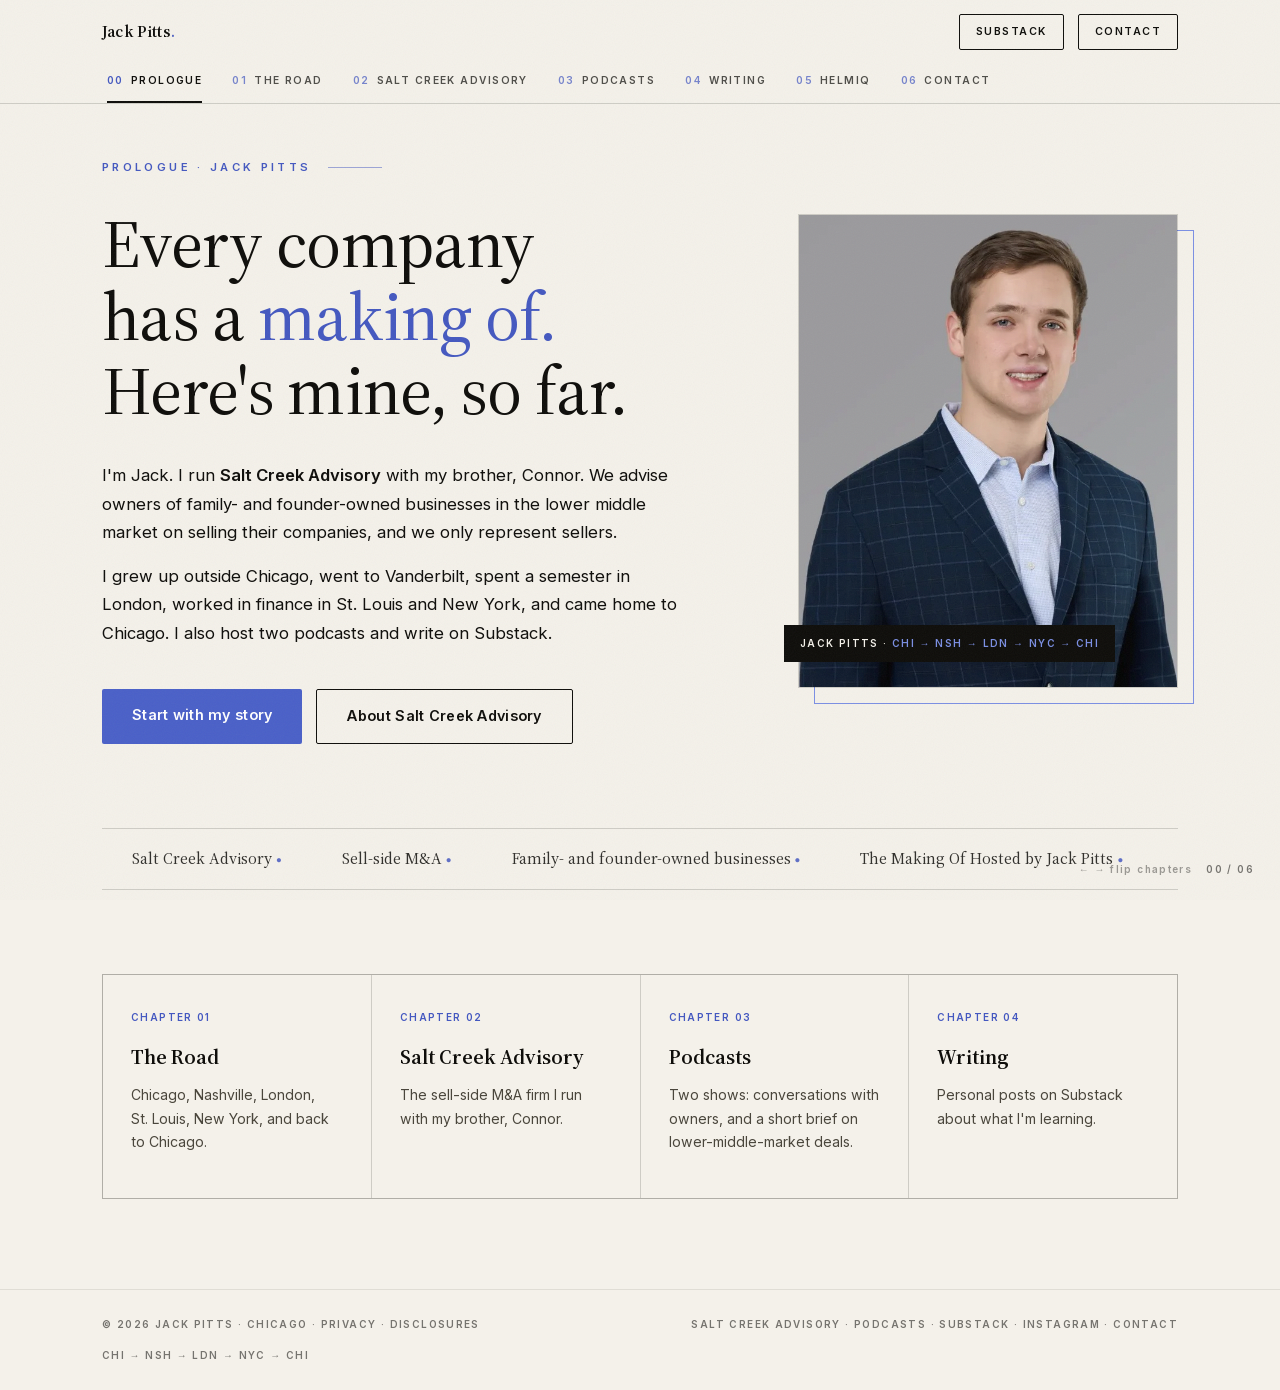
==== commit 175a019e: "feat: personal-first homepage, chronological timeline, both shows, hidden blog - Hero leads with Jac" ====
--- a/index.html
+++ b/index.html
@@ -14,16 +14,16 @@
 <meta property="og:title" content="Jack Pitts · Co-Founder, Salt Creek Advisory · Chicago M&amp;A">
 <meta property="og:description" content="Jack Pitts co-founded Salt Creek Advisory, a Chicago investment bank that represents family- and founder-owned businesses selling their companies.">
 <meta property="og:url" content="https://thejackpitts.com/">
-<meta property="og:image" content="https://thejackpitts.com/assets/og-image.jpg">
+<meta property="og:image" content="https://thejackpitts.com/assets/og-jack-pitts-2026.jpg">
 <meta property="og:image:width" content="1200">
 <meta property="og:image:height" content="630">
-<meta property="og:image:alt" content="Jack Pitts">
+<meta property="og:image:alt" content="Jack Pitts, co-founder of Salt Creek Advisory, Chicago">
 <meta property="profile:first_name" content="Jack">
 <meta property="profile:last_name" content="Pitts">
 <meta name="twitter:card" content="summary_large_image">
 <meta name="twitter:title" content="Jack Pitts · Co-Founder, Salt Creek Advisory · Chicago M&amp;A">
 <meta name="twitter:description" content="Jack Pitts co-founded Salt Creek Advisory, a Chicago investment bank that represents family- and founder-owned businesses selling their companies.">
-<meta name="twitter:image" content="https://thejackpitts.com/assets/og-image.jpg">
+<meta name="twitter:image" content="https://thejackpitts.com/assets/og-jack-pitts-2026.jpg">
 <script type="application/ld+json">
 {
   "@context": "https://schema.org",
@@ -61,7 +61,10 @@
           "@type": "Organization",
           "@id": "https://saltcreekadvisory.com/#organization",
           "name": "Salt Creek Advisory",
-          "url": "https://saltcreekadvisory.com"
+          "url": "https://saltcreekadvisory.com",
+          "sameAs": [
+            "https://www.instagram.com/saltcreekadvisory"
+          ]
         },
         {
           "@type": "Organization",
@@ -81,12 +84,11 @@
       "sameAs": [
         "https://saltcreekadvisory.com/team",
         "https://www.linkedin.com/in/jack-pitts",
-        "https://thejackpitts.substack.com/",
         "https://www.instagram.com/thejackpitts",
-        "https://www.tiktok.com/@thejackpitts"
+        "https://thejackpitts.substack.com/"
       ],
       "email": "mailto:jack@saltcreekadvisory.com",
-      "description": "Jack Pitts co-founded Salt Creek Advisory with his brother, Connor Pitts. The firm represents owners of family- and founder-owned lower-middle-market businesses selling their companies. He hosts The Making Of Hosted by Jack Pitts and Lower Middle Market Brief, and founded HelmIQ.",
+      "description": "Jack Pitts co-founded Salt Creek Advisory with his brother, Connor Pitts. The firm represents owners of family- and founder-owned lower-middle-market businesses selling their companies. He hosts The Making Of Hosted by Jack Pitts and Lower Middle Market Brief, and built HelmIQ, the deal CRM the firm runs on.",
       "knowsAbout": [
         "Sell-side M&A",
         "Lower middle market",
@@ -122,7 +124,11 @@
       "webFeed": "https://api.riverside.com/hosting/SCQy5vMa.rss",
       "author": {
         "@id": "https://thejackpitts.com/#jack"
-      }
+      },
+      "sameAs": [
+        "https://open.spotify.com/show/0346Msd0zGSseN8XNyDzc4"
+      ],
+      "image": "https://thejackpitts.com/assets/lmmb-logo.webp"
     }
   ]
 }
@@ -365,11 +371,13 @@
   .page.active .stop:nth-child(3)::before{animation-delay:.95s}
   .page.active .stop:nth-child(4)::before{animation-delay:1.2s}
   .page.active .stop:nth-child(5)::before{animation-delay:1.45s}
+  .page.active .stop:nth-child(6)::before{animation-delay:1.7s}
   @keyframes pop{to{transform:scale(1)}}
   .stop .when{font-family:var(--mono);font-weight:600;font-size:.64rem;letter-spacing:.14em;text-transform:uppercase;color:var(--peri)}
   .stop h3{font-family:var(--serif);font-weight:600;font-size:1.6rem;margin:8px 0 8px;letter-spacing:-.01em}
   .stop h3 em{font-style:normal;font-weight:400}
   .stop p{font-size:.99rem;color:var(--ink-soft);max-width:36em}
+  .stop p+p{margin-top:12px}
   .stop.here::before{background:var(--peri)}
 
   .skyline{margin-top:80px;display:flex;align-items:flex-end;gap:6px;height:110px;opacity:.9}
@@ -534,6 +542,7 @@
   a:focus-visible,button:focus-visible{outline:2px solid var(--peri);outline-offset:3px}
   body[data-theme="show"] a:focus-visible,body[data-theme="show"] button:focus-visible{outline-color:var(--orange)}
   .page h1:focus,.page h2.display:focus{outline:none}
+  .nowrap{white-space:nowrap}
   .skip{position:absolute;left:12px;top:-60px;z-index:400;background:var(--ink);color:var(--paper);padding:10px 16px;font-family:var(--mono);font-weight:600;font-size:.7rem;letter-spacing:.14em;text-transform:uppercase;text-decoration:none}
   .skip:focus{top:12px}
   @media(max-width:560px){
@@ -560,14 +569,14 @@
   <div class="nav-top">
     <a class="brand" href="/" data-go="home">Jack Pitts<i>.</i></a>
     <div style="display:flex;align-items:center;gap:14px">
-      <a class="book-mini" href="/blog/">Blog</a>
+      <a class="book-mini" href="https://thejackpitts.substack.com/" target="_blank" rel="noopener">Substack</a>
       <a class="book-mini" href="#/contact" data-go="contact">Contact</a>
     </div>
   </div>
   <div class="tabs" aria-label="Chapters">
     <a class="tab active" href="/" data-go="home" aria-current="page"><span class="no">00</span>Prologue</a>
-    <a class="tab" href="#/firm" data-go="firm"><span class="no">01</span>Salt Creek Advisory</a>
-    <a class="tab" href="#/road" data-go="road"><span class="no">02</span>The Road</a>
+    <a class="tab" href="#/road" data-go="road"><span class="no">01</span>The Road</a>
+    <a class="tab" href="#/firm" data-go="firm"><span class="no">02</span>Salt Creek Advisory</a>
     <a class="tab" href="#/show" data-go="show"><span class="no">03</span>Podcasts</a>
     <a class="tab" href="#/writing" data-go="writing"><span class="no">04</span>Writing</a>
     <a class="tab" href="#/machine" data-go="machine"><span class="no">05</span>HelmIQ</a>
@@ -584,37 +593,37 @@
       <div>
         <p class="eyebrow rise">Prologue · Jack Pitts</p>
         <h1 class="rise d1" id="h-home">Every company has a <em>making of.</em><br>Here's mine, so far.</h1>
-        <p class="prose rise d2" style="margin-top:34px">I run <strong>Salt Creek Advisory</strong> with my brother, Connor. We advise owners of family- and founder-owned businesses in the lower middle market on selling their companies. We only represent sellers.</p>
-        <p class="prose rise d3">I grew up in the Chicago suburbs, went to Vanderbilt, worked in New York, and moved back to Chicago. I also host two podcasts, write on Substack, and build HelmIQ, the software we use to run our deals.</p>
+        <p class="prose rise d2" style="margin-top:34px">I'm Jack. I run <strong>Salt Creek Advisory</strong> with my brother, Connor. We advise owners of family- and founder-owned businesses in the lower middle market on selling their companies, and we only represent sellers.</p>
+        <p class="prose rise d3">I grew up outside Chicago, went to Vanderbilt, spent a semester in London, worked in finance in St. Louis and New York, and came home to Chicago. I also host two podcasts and write on Substack.</p>
         <div class="ctas rise d4">
-          <a class="btn peri" href="mailto:jack@saltcreekadvisory.com">Email me: jack@saltcreekadvisory.com</a>
-          <a class="btn ghost" href="#/firm" data-go="firm">How we work with owners</a>
+          <a class="btn peri" href="#/road" data-go="road">Start with my story</a>
+          <a class="btn ghost" href="#/firm" data-go="firm">About Salt Creek Advisory</a>
         </div>
       </div>
       <a class="headshot rise d2" href="https://www.linkedin.com/in/jack-pitts" target="_blank" rel="noopener me" id="headshot">
         <div class="hi" aria-hidden="true">Hey, that's my LinkedIn ↗</div>
         <img src="assets/headshot.webp" alt="Jack Pitts" id="headshotImg" width="628" height="784" fetchpriority="high" decoding="async">
-        <div class="tag">Jack Pitts · <i>CHI → NSH → NYC → CHI</i></div>
+        <div class="tag">Jack Pitts · <i>CHI → NSH → LDN → NYC → CHI</i></div>
       </a>
     </div>
 
     <div class="marquee rise d4" aria-hidden="true">
       <div class="marquee-track">
-        <span>Salt Creek Advisory <b>●</b></span><span>Sell-side M&amp;A <b>●</b></span><span>Family- and founder-owned businesses <b>●</b></span><span>The Making Of Hosted by Jack Pitts <b>●</b></span><span>Lower Middle Market Brief <b>●</b></span><span>Writing on Substack <b>●</b></span><span>HelmIQ <b>●</b></span><span>Chicago <b>●</b></span>
-        <span>Salt Creek Advisory <b>●</b></span><span>Sell-side M&amp;A <b>●</b></span><span>Family- and founder-owned businesses <b>●</b></span><span>The Making Of Hosted by Jack Pitts <b>●</b></span><span>Lower Middle Market Brief <b>●</b></span><span>Writing on Substack <b>●</b></span><span>HelmIQ <b>●</b></span><span>Chicago <b>●</b></span>
+        <span>Salt Creek Advisory <b>●</b></span><span>Sell-side M&amp;A <b>●</b></span><span>Family- and founder-owned businesses <b>●</b></span><span>The Making Of Hosted by Jack Pitts <b>●</b></span><span>Lower Middle Market Brief <b>●</b></span><span>Writing on Substack <b>●</b></span><span>Harvey the dachshund, firm mascot <b>●</b></span><span>Chicago <b>●</b></span>
+        <span>Salt Creek Advisory <b>●</b></span><span>Sell-side M&amp;A <b>●</b></span><span>Family- and founder-owned businesses <b>●</b></span><span>The Making Of Hosted by Jack Pitts <b>●</b></span><span>Lower Middle Market Brief <b>●</b></span><span>Writing on Substack <b>●</b></span><span>Harvey the dachshund, firm mascot <b>●</b></span><span>Chicago <b>●</b></span>
       </div>
     </div>
 
     <div class="chapter-cards rise d5">
+      <a class="cc" href="#/road" data-go="road">
+        <div class="cc-no">Chapter 01</div>
+        <h2>The Road</h2>
+        <p>Chicago, Nashville, London, St. Louis, New York, and back to Chicago.</p>
+      </a>
       <a class="cc" href="#/firm" data-go="firm">
-        <div class="cc-no">Chapter 01</div>
+        <div class="cc-no">Chapter 02</div>
         <h2>Salt Creek Advisory</h2>
         <p>The sell-side M&amp;A firm I run with my brother, Connor.</p>
-      </a>
-      <a class="cc" href="#/road" data-go="road">
-        <div class="cc-no">Chapter 02</div>
-        <h2>The Road</h2>
-        <p>Chicago to Nashville to London to New York, and back to Chicago.</p>
       </a>
       <a class="cc" href="#/show" data-go="show">
         <div class="cc-no">Chapter 03</div>
@@ -624,16 +633,64 @@
       <a class="cc" href="#/writing" data-go="writing">
         <div class="cc-no">Chapter 04</div>
         <h2>Writing</h2>
-        <p>What I'm learning, on Substack and here on the blog.</p>
+        <p>Personal posts on Substack about what I'm learning.</p>
       </a>
     </div>
   </div>
 </section>
 
-<!-- ================= 01 FIRM ================= -->
+<!-- ================= 01 THE ROAD ================= -->
+<section class="page" id="pg-road" aria-labelledby="h-road">
+  <div class="wrap">
+    <p class="eyebrow rise">Chapter 01 · The Road</p>
+    <h2 class="display rise d1" id="h-road">Chicago, Nashville, London, St. Louis, New York, <em>and back to Chicago.</em></h2>
+    <div class="timeline rise d2">
+      <div class="stop">
+        <div class="when">Chicago · Growing up</div>
+        <h3>Grew up here.</h3>
+        <p>I grew up in the Chicago suburbs playing football and basketball. My brother, Connor, is two years older than me. Running and being outside is still how I clear my head. Our family has two dogs: Addie, a pitbull-boxer mix, and Harvey, a dachshund who ended up as Salt Creek Advisory's mascot.</p>
+      </div>
+      <div class="stop">
+        <div class="when">Nashville · Vanderbilt · Class of 2025</div>
+        <h3>Vanderbilt.</h3>
+        <p>I graduated cum laude with a degree in Human and Organizational Development and a minor in business. The people I met there taught me as much as the classes did. I also started a nonprofit called Trash Troopers. It's what it sounds like, and I'm still proud of it.</p>
+      </div>
+      <div class="stop">
+        <div class="when">London · Fall 2023</div>
+        <h3>A semester <em>abroad.</em></h3>
+        <p>I spent the fall of my junior year in London and liked it more than I expected. Nobody there had known me for more than a few weeks, which pushed me to get out and meet people. I still look for reasons to go back.</p>
+      </div>
+      <div class="stop">
+        <div class="when">St. Louis · 2024</div>
+        <h3>Investment banking.</h3>
+        <p>I worked in investment banking at ButcherJoseph &amp; Co. in St. Louis. It was my first real look at how a company actually gets sold.</p>
+      </div>
+      <div class="stop">
+        <div class="when">New York · 2025</div>
+        <h3>Private equity <em>deal origination.</em></h3>
+        <p>After Vanderbilt I moved to New York and worked in business development and deal origination at private equity firms, including Blue Wolf Capital and Kingfish Capital. I lived on the Lower East Side and liked the city more than I expected to.</p>
+        <p>That work put me in a lot of conversations with business owners. Many had spent decades building their companies, and selling was one of the biggest decisions they would ever make. I wanted to work for those owners directly.</p>
+      </div>
+      <div class="stop here">
+        <div class="when">Chicago · Now</div>
+        <h3>Back home.</h3>
+        <p>So I came home to Chicago and started Salt Creek Advisory. Connor joined full-time in September 2026, and the two of us run it together. I also host two podcasts and write on Substack.</p>
+        <p>I'm working to build a real community of business owners and dealmakers here in Chicago. If you're part of it, or want to be, reach out.</p>
+      </div>
+    </div>
+    <div class="skyline rise d4" aria-hidden="true">
+      <i style="height:34%;animation-delay:.05s"></i><i style="height:58%;animation-delay:.1s"></i><i style="height:42%;animation-delay:.15s"></i><i style="height:88%;animation-delay:.2s"></i><i style="height:64%;animation-delay:.25s"></i><i style="height:100%;animation-delay:.3s"></i><i style="height:52%;animation-delay:.35s"></i><i style="height:76%;animation-delay:.4s"></i><i style="height:40%;animation-delay:.45s"></i><i style="height:94%;animation-delay:.5s"></i><i style="height:60%;animation-delay:.55s"></i><i style="height:30%;animation-delay:.6s"></i><i style="height:70%;animation-delay:.65s"></i><i style="height:46%;animation-delay:.7s"></i><i style="height:82%;animation-delay:.75s"></i><i style="height:36%;animation-delay:.8s"></i>
+    </div>
+    <div class="ctas rise d5">
+      <a class="btn" href="#/firm" data-go="firm">Next chapter: Salt Creek Advisory →</a>
+    </div>
+  </div>
+</section>
+
+<!-- ================= 02 FIRM ================= -->
 <section class="page" id="pg-firm" aria-labelledby="h-firm">
   <div class="wrap">
-    <p class="eyebrow rise">Chapter 01 · Salt Creek Advisory · Chicago</p>
+    <p class="eyebrow rise">Chapter 02 · Salt Creek Advisory · Chicago</p>
     <h2 class="display rise d1" id="h-firm">We help owners <em>sell their businesses.</em></h2>
     <div class="ch-grid">
       <div>
@@ -672,50 +729,7 @@
       </div>
     </div>
     <div class="ctas rise d5">
-      <a class="btn ghost" href="#/road" data-go="road">Next chapter: the road →</a>
-    </div>
-  </div>
-</section>
-
-<!-- ================= 02 THE ROAD ================= -->
-<section class="page" id="pg-road" aria-labelledby="h-road">
-  <div class="wrap">
-    <p class="eyebrow rise">Chapter 02 · The Road</p>
-    <h2 class="display rise d1" id="h-road">Chicago, Nashville, London, New York, <em>and back to Chicago.</em></h2>
-    <div class="timeline rise d2">
-      <div class="stop">
-        <div class="when">Chicago · The Start</div>
-        <h3>Grew up here.</h3>
-        <p>I grew up in the Chicago suburbs playing football and basketball. My brother, Connor, is two years older than me. Running and being outside is still how I clear my head. Our family has two dogs: Addie, a pitbull-boxer mix, and Harvey, a dachshund who ended up as Salt Creek Advisory's mascot.</p>
-      </div>
-      <div class="stop">
-        <div class="when">Nashville · Vanderbilt</div>
-        <h3>Vanderbilt, <em>class of 2025.</em></h3>
-        <p>I graduated cum laude with a degree in Human and Organizational Development and a minor in business. The people I met there taught me as much as the classes did. I also started a nonprofit called Trash Troopers. It's what it sounds like, and I'm still proud of it.</p>
-      </div>
-      <div class="stop">
-        <div class="when">London · A Semester</div>
-        <h3>Studied abroad in London.</h3>
-        <p>I spent a semester in London during college and liked it more than I expected. Nobody there had known me for more than a few weeks, which pushed me to get out and meet people. I still look for reasons to go back.</p>
-      </div>
-      <div class="stop">
-        <div class="when">St. Louis · New York · Finance</div>
-        <h3>Banking, then <em>private equity deal origination.</em></h3>
-        <p>In 2024 I worked in investment banking at ButcherJoseph &amp; Co. in St. Louis. After that I worked in business development and deal origination at private equity firms in New York, including Blue Wolf Capital and Kingfish Capital. I lived on the Lower East Side and liked New York more than I expected to.</p>
-        <p>That work put me in a lot of conversations with business owners. Many had spent decades building their companies, and selling was one of the biggest decisions they would ever make. I wanted to work for those owners directly. That's a big part of why Salt Creek Advisory exists.</p>
-      </div>
-      <div class="stop here">
-        <div class="when">Chicago · Now</div>
-        <h3>Back home.</h3>
-        <p>Now I live in Chicago. Most of my time goes to Salt Creek Advisory and the owners we work with. I also host two podcasts, write on Substack, and keep building HelmIQ.</p>
-        <p>I'm also working to build a real community of business owners and dealmakers here in Chicago. If you're part of it, or want to be, email me.</p>
-      </div>
-    </div>
-    <div class="skyline rise d4" aria-hidden="true">
-      <i style="height:34%;animation-delay:.05s"></i><i style="height:58%;animation-delay:.1s"></i><i style="height:42%;animation-delay:.15s"></i><i style="height:88%;animation-delay:.2s"></i><i style="height:64%;animation-delay:.25s"></i><i style="height:100%;animation-delay:.3s"></i><i style="height:52%;animation-delay:.35s"></i><i style="height:76%;animation-delay:.4s"></i><i style="height:40%;animation-delay:.45s"></i><i style="height:94%;animation-delay:.5s"></i><i style="height:60%;animation-delay:.55s"></i><i style="height:30%;animation-delay:.6s"></i><i style="height:70%;animation-delay:.65s"></i><i style="height:46%;animation-delay:.7s"></i><i style="height:82%;animation-delay:.75s"></i><i style="height:36%;animation-delay:.8s"></i>
-    </div>
-    <div class="ctas rise d5">
-      <a class="btn" href="#/show" data-go="show">Next chapter: the podcasts →</a>
+      <a class="btn ghost" href="#/show" data-go="show">Next chapter: the podcasts →</a>
     </div>
   </div>
 </section>
@@ -745,7 +759,7 @@
       </article>
       <article class="show-card rise d3" aria-labelledby="h-lmmb">
         <div class="sc-head">
-          <div class="sc-mark" aria-hidden="true">LMMB</div>
+          <img src="assets/lmmb-logo.webp" alt="" width="480" height="480" loading="lazy" decoding="async">
           <div>
             <div class="sc-label">Short-form brief</div>
             <h3 id="h-lmmb">Lower Middle Market Brief</h3>
@@ -753,6 +767,7 @@
         </div>
         <p>My newer show. It's a short podcast about lower-middle-market deals, what's happening in the market, and the people working in the industry. Episodes run about 10 to 15 minutes.</p>
         <ul class="listen">
+          <li><a href="https://open.spotify.com/show/0346Msd0zGSseN8XNyDzc4" target="_blank" rel="noopener"><span class="pl-name">Lower Middle Market Brief on Spotify</span><span class="pl-go">Listen →</span></a></li>
           <li><a href="https://podcasts.apple.com/us/podcast/lower-middle-market-brief/id6801373572" target="_blank" rel="noopener"><span class="pl-name">Lower Middle Market Brief on Apple Podcasts</span><span class="pl-go">Listen →</span></a></li>
         </ul>
       </article>
@@ -773,11 +788,10 @@
     <div class="ch-grid">
       <div>
         <p class="prose rise d2">My Substack is the most personal thing I write. Most posts come out of whatever week I just had, like feeling out of place at my first M&amp;A conference, a trip to Mexico City, or being stressed while life is honestly pretty good. It isn't deal analysis.</p>
-        <p class="prose rise d3">The blog on this site is different. It has a few longer pieces about who I am, why we started Salt Creek Advisory, and how AI fits into dealmaking.</p>
+        <p class="prose rise d3">It's free. If you want to follow along, subscribing is the easiest way.</p>
         <div class="ctas rise d4">
           <a class="btn" href="https://thejackpitts.substack.com/" target="_blank" rel="noopener">Read on Substack</a>
           <a class="btn ghost" href="https://thejackpitts.substack.com/subscribe" target="_blank" rel="noopener">Subscribe on Substack</a>
-          <a class="btn ghost" href="/blog/">Read the blog</a>
         </div>
       </div>
       <div class="rise d3">
@@ -805,22 +819,22 @@
     <h2 class="display rise d1" id="h-machine">Why we built <em>HelmIQ.</em></h2>
     <div class="ch-grid">
       <div>
-        <p class="prose rise d2">Running a sale means keeping track of a lot: which buyers we've talked to, what each one said, and what needs to happen next. That information belongs to our clients and to us. We wanted to own it and keep it on our own system, instead of handing it to someone else's platform.</p>
-        <p class="prose rise d3">So I built HelmIQ. It's a CRM for investment banking and private equity teams. It logs meetings, writes deal briefs, and drafts follow-ups. We run Salt Creek's deals on it, and I'm still working on it every day.</p>
+        <p class="prose rise d2">Running a sale means keeping track of a lot: which buyers we've talked to, what each one said, and what needs to happen next. That information belongs to our clients and to us. We wanted to own it, not hand it to someone else's platform.</p>
+        <p class="prose rise d3">So I built HelmIQ myself, using Claude Code. We run Salt Creek's deals on it, and a few other firms license it from us. I'm not out selling it. It's mostly a tool we built for ourselves, and I still work on it every day.</p>
         <div class="ctas rise d4">
           <a class="btn ghost" href="https://helmiq.net" target="_blank" rel="noopener">Learn more at helmiq.net</a>
         </div>
       </div>
       <div>
         <div class="logo-card rise d2">
-          <a href="https://helmiq.net" target="_blank" rel="noopener"><img src="assets/helmiq-wordmark-dark.webp" alt="HelmIQ" style="max-width:300px" width="924" height="540" loading="lazy" decoding="async"></a>
+          <a href="https://helmiq.net" target="_blank" rel="noopener"><img src="assets/helmiq-logo-2026.webp" alt="HelmIQ" style="max-width:220px;border-radius:22px" width="400" height="400" loading="lazy" decoding="async"></a>
           <a class="visit" href="https://helmiq.net" target="_blank" rel="noopener">helmiq.net ↗</a>
         </div>
         <ul class="facts rise d3">
-          <li><span class="k">What</span><span class="v">A CRM for investment banking and private equity teams</span></li>
-          <li><span class="k">My role</span><span class="v">Founder and CEO</span></li>
+          <li><span class="k">What</span><span class="v">The deal CRM we built for Salt Creek</span></li>
+          <li><span class="k">Built with</span><span class="v">Claude Code</span></li>
           <li><span class="k">Why</span><span class="v">So we own our data</span></li>
-          <li><span class="k">Used on</span><span class="v">Salt Creek Advisory's own deals</span></li>
+          <li><span class="k">Today</span><span class="v">Used daily, licensed to a few firms</span></li>
         </ul>
       </div>
     </div>
@@ -840,7 +854,7 @@
       <a href="https://saltcreekadvisory.com/book-a-call" target="_blank" rel="noopener"><div class="em-l">Selling a business</div><div class="em-v">Owners: book a call ↗</div><div class="em-d">If you own a business and are thinking about a sale, you can book time with Connor or me on the firm's website.</div></a>
       <a href="https://themakingofhostedbyjackpitts.com/#guests" target="_blank" rel="noopener"><div class="em-l">Podcast guests</div><div class="em-v">See the guest page ↗</div><div class="em-d">What I look for in guests on The Making Of, and how to reach out.</div></a>
       <a href="https://saltcreekadvisory.com" target="_blank" rel="noopener"><div class="em-l">The firm</div><div class="em-v">saltcreekadvisory.com ↗</div><div class="em-d">How Salt Creek Advisory works with owners, plus guides and resources.</div></a>
-      <a href="https://www.linkedin.com/in/jack-pitts" target="_blank" rel="noopener me"><div class="em-l">Connect</div><div class="em-v">LinkedIn ↗</div><div class="em-d">Follow along or send a note.</div></a>
+      <a href="https://www.instagram.com/thejackpitts" target="_blank" rel="noopener me"><div class="em-l">Follow along</div><div class="em-v">@thejackpitts ↗</div><div class="em-d">My personal Instagram. The firm is <span class="nowrap">@saltcreekadvisory</span>.</div></a>
     </div>
     <div class="news rise d4">
       <div>
@@ -855,18 +869,17 @@
     </div>
     <nav class="index-links rise d5" aria-label="All links">
       <a href="https://saltcreekadvisory.com" target="_blank" rel="noopener">saltcreekadvisory.com</a>
+      <a href="https://www.linkedin.com/in/jack-pitts" target="_blank" rel="noopener me">LinkedIn</a>
+      <a href="https://www.instagram.com/thejackpitts" target="_blank" rel="noopener me">Instagram · Jack</a>
+      <a href="https://www.instagram.com/saltcreekadvisory" target="_blank" rel="noopener">Instagram · Salt Creek Advisory</a>
+      <a href="https://thejackpitts.substack.com/" target="_blank" rel="noopener">Substack</a>
       <a href="https://themakingofhostedbyjackpitts.com" target="_blank" rel="noopener">The Making Of · Website</a>
       <a href="https://open.spotify.com/show/4vUJmF28QI4N7WViFmFofH" target="_blank" rel="noopener">The Making Of · Spotify</a>
       <a href="https://podcasts.apple.com/us/podcast/the-making-of-hosted-by-jack-pitts/id1853933144" target="_blank" rel="noopener">The Making Of · Apple Podcasts</a>
       <a href="https://www.youtube.com/channel/UC0Oo8G_-OHHekbC5kpyIRBg" target="_blank" rel="noopener">The Making Of · YouTube</a>
-      <a href="https://www.instagram.com/themakingofhostedbyjackpitts" target="_blank" rel="noopener">The Making Of · Instagram</a>
+      <a href="https://open.spotify.com/show/0346Msd0zGSseN8XNyDzc4" target="_blank" rel="noopener">Lower Middle Market Brief · Spotify</a>
       <a href="https://podcasts.apple.com/us/podcast/lower-middle-market-brief/id6801373572" target="_blank" rel="noopener">Lower Middle Market Brief · Apple Podcasts</a>
-      <a href="https://thejackpitts.substack.com/" target="_blank" rel="noopener">Substack</a>
-      <a href="/blog/">Blog</a>
       <a href="https://helmiq.net" target="_blank" rel="noopener">helmiq.net</a>
-      <a href="https://www.linkedin.com/in/jack-pitts" target="_blank" rel="noopener me">LinkedIn</a>
-      <a href="https://www.instagram.com/thejackpitts" target="_blank" rel="noopener me">Instagram</a>
-      <a href="https://www.tiktok.com/@thejackpitts" target="_blank" rel="noopener me">TikTok</a>
     </nav>
   </div>
 </section>
@@ -878,8 +891,8 @@
 <footer>
   <div class="wrap foot-inner">
     <span>© <span id="yr"></span> Jack Pitts · Chicago · <a href="/privacy.html">Privacy</a> · <a href="/disclosures.html">Disclosures</a></span>
-    <span><a href="https://saltcreekadvisory.com" target="_blank" rel="noopener">Salt Creek Advisory</a> · <a href="#/show" data-go="show">Podcasts</a> · <a href="https://thejackpitts.substack.com/" target="_blank" rel="noopener">Substack</a> · <a href="/blog/">Blog</a> · <a href="#/contact" data-go="contact">Contact</a></span>
-    <span>CHI → NSH → NYC → CHI</span>
+    <span><a href="https://saltcreekadvisory.com" target="_blank" rel="noopener">Salt Creek Advisory</a> · <a href="#/show" data-go="show">Podcasts</a> · <a href="https://thejackpitts.substack.com/" target="_blank" rel="noopener">Substack</a> · <a href="https://www.instagram.com/thejackpitts" target="_blank" rel="noopener me">Instagram</a> · <a href="#/contact" data-go="contact">Contact</a></span>
+    <span>CHI → NSH → LDN → NYC → CHI</span>
   </div>
 </footer>
 
@@ -889,15 +902,15 @@
   const DEFAULT_TITLE = document.title;
   const THEMES = {
     home:    { theme:'home',    label:'Prologue',   title:'Jack Pitts' },
-    firm:    { theme:'firm',    label:'Chapter 01', title:'Salt Creek Advisory', docTitle:'Salt Creek Advisory · Jack Pitts' },
-    road:    { theme:'home',    label:'Chapter 02', title:'The Road', docTitle:'The Road · Jack Pitts' },
+    firm:    { theme:'firm',    label:'Chapter 02', title:'Salt Creek Advisory', docTitle:'Salt Creek Advisory · Jack Pitts' },
+    road:    { theme:'home',    label:'Chapter 01', title:'The Road', docTitle:'The Road · Jack Pitts' },
     show:    { theme:'show',    label:'Chapter 03', title:'Podcasts', docTitle:'Podcasts · Jack Pitts' },
     writing: { theme:'home',    label:'Chapter 04', title:'Writing', docTitle:'Writing · Jack Pitts' },
     machine: { theme:'machine', label:'Chapter 05', title:'HelmIQ', docTitle:'HelmIQ · Jack Pitts' },
     contact: { theme:'contact', label:'Epilogue',   title:'Contact', docTitle:'Contact · Jack Pitts' }
   };
 
-  const ORDER = ['home', 'firm', 'road', 'show', 'writing', 'machine', 'contact'];
+  const ORDER = ['home', 'road', 'firm', 'show', 'writing', 'machine', 'contact'];
   let current = 'home';
   const wipe = document.getElementById('wipe');
   const wipeLabel = document.getElementById('wipeLabel');
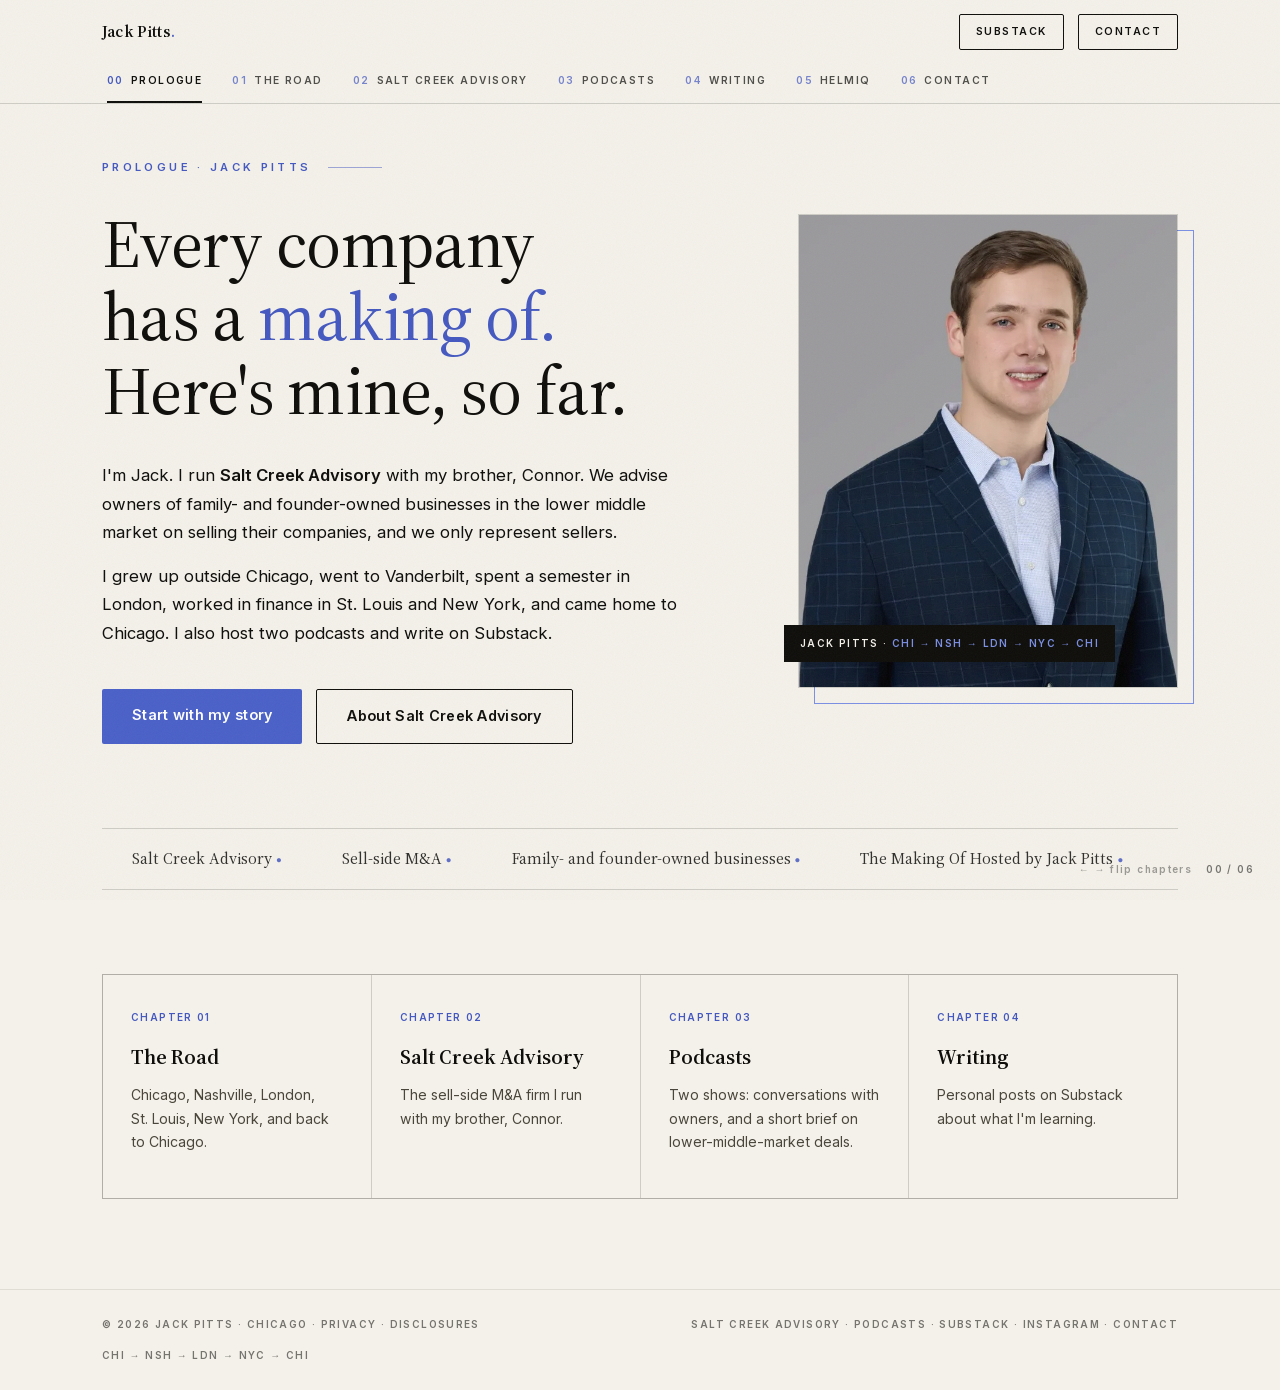
==== commit c0af74f9: "feat: podcast Instagram, press bio, security headers, regression checks - Restore @themakingofhosted" ====
--- a/index.html
+++ b/index.html
@@ -113,8 +113,10 @@
       "sameAs": [
         "https://open.spotify.com/show/4vUJmF28QI4N7WViFmFofH",
         "https://podcasts.apple.com/us/podcast/the-making-of-hosted-by-jack-pitts/id1853933144",
-        "https://www.youtube.com/channel/UC0Oo8G_-OHHekbC5kpyIRBg"
-      ]
+        "https://www.youtube.com/channel/UC0Oo8G_-OHHekbC5kpyIRBg",
+        "https://www.instagram.com/themakingofhostedbyjackpitts"
+      ],
+      "image": "https://thejackpitts.com/assets/tmo-logo.webp"
     },
     {
       "@type": "PodcastSeries",
@@ -476,6 +478,15 @@
   .list-more{margin-top:16px;font-size:.9rem}
   .list-more a{color:var(--peri-ink);text-underline-offset:3px}
 
+  /* press kit */
+  .press{margin-top:64px;display:grid;grid-template-columns:1.4fr .6fr;gap:40px;align-items:start;border-top:1px solid rgba(244,241,234,.16);padding-top:44px}
+  .press h3{font-family:var(--serif);font-weight:600;font-size:clamp(1.4rem,2.6vw,1.8rem);margin:12px 0 14px}
+  .press-bio{font-size:1rem;opacity:.82;max-width:38em}
+  .press-side{display:flex;flex-direction:column;gap:12px}
+  .press-side img{width:132px;height:auto;border:1px solid rgba(244,241,234,.2)}
+  .press-side .btn{text-align:center}
+  @media(max-width:760px){.press{grid-template-columns:1fr}}
+
   /* newsletter */
   .news{
     margin-top:74px;border:1px solid rgba(244,241,234,.2);
@@ -484,7 +495,7 @@
   }
   .news::before{content:"";position:absolute;top:-1px;left:-1px;width:30px;height:30px;border-top:3px solid var(--peri);border-left:3px solid var(--peri)}
   .news::after{content:"";position:absolute;bottom:-1px;right:-1px;width:30px;height:30px;border-bottom:3px solid var(--peri);border-right:3px solid var(--peri)}
-  .news .n-label{font-family:var(--mono);font-weight:600;font-size:.64rem;letter-spacing:.14em;text-transform:uppercase;color:var(--peri)}
+  .news .n-label,.press .n-label{font-family:var(--mono);font-weight:600;font-size:.64rem;letter-spacing:.14em;text-transform:uppercase;color:var(--peri)}
   .news h3{font-family:var(--serif);font-weight:600;font-size:clamp(1.5rem,3vw,2.1rem);margin:12px 0 12px;line-height:1.15}
   .news h3 em{font-style:normal;font-weight:400;color:var(--peri)}
   .news p{font-size:.97rem;opacity:.75;max-width:34em}
@@ -755,6 +766,7 @@
           <li><a href="https://open.spotify.com/show/4vUJmF28QI4N7WViFmFofH" target="_blank" rel="noopener"><span class="pl-name">The Making Of on Spotify</span><span class="pl-go">Listen →</span></a></li>
           <li><a href="https://podcasts.apple.com/us/podcast/the-making-of-hosted-by-jack-pitts/id1853933144" target="_blank" rel="noopener"><span class="pl-name">The Making Of on Apple Podcasts</span><span class="pl-go">Listen →</span></a></li>
           <li><a href="https://www.youtube.com/channel/UC0Oo8G_-OHHekbC5kpyIRBg" target="_blank" rel="noopener"><span class="pl-name">The Making Of on YouTube</span><span class="pl-go">Watch →</span></a></li>
+          <li><a href="https://www.instagram.com/themakingofhostedbyjackpitts" target="_blank" rel="noopener"><span class="pl-name">The Making Of on Instagram</span><span class="pl-go">Follow →</span></a></li>
         </ul>
       </article>
       <article class="show-card rise d3" aria-labelledby="h-lmmb">
@@ -854,8 +866,20 @@
       <a href="https://saltcreekadvisory.com/book-a-call" target="_blank" rel="noopener"><div class="em-l">Selling a business</div><div class="em-v">Owners: book a call ↗</div><div class="em-d">If you own a business and are thinking about a sale, you can book time with Connor or me on the firm's website.</div></a>
       <a href="https://themakingofhostedbyjackpitts.com/#guests" target="_blank" rel="noopener"><div class="em-l">Podcast guests</div><div class="em-v">See the guest page ↗</div><div class="em-d">What I look for in guests on The Making Of, and how to reach out.</div></a>
       <a href="https://saltcreekadvisory.com" target="_blank" rel="noopener"><div class="em-l">The firm</div><div class="em-v">saltcreekadvisory.com ↗</div><div class="em-d">How Salt Creek Advisory works with owners, plus guides and resources.</div></a>
-      <a href="https://www.instagram.com/thejackpitts" target="_blank" rel="noopener me"><div class="em-l">Follow along</div><div class="em-v">@thejackpitts ↗</div><div class="em-d">My personal Instagram. The firm is <span class="nowrap">@saltcreekadvisory</span>.</div></a>
-    </div>
+      <a href="https://www.instagram.com/thejackpitts" target="_blank" rel="noopener me"><div class="em-l">Follow along</div><div class="em-v">@thejackpitts ↗</div><div class="em-d">My personal Instagram. The firm is <span class="nowrap">@saltcreekadvisory</span> and the show is <span class="nowrap">@themakingofhostedbyjackpitts</span>.</div></a>
+    </div>
+    <section class="press rise d4" aria-labelledby="h-press">
+      <div>
+        <div class="n-label">For hosts, press, and event organizers</div>
+        <h3 id="h-press">Short bio</h3>
+        <p class="press-bio">Jack Pitts is co-founder and principal of Salt Creek Advisory, a family-owned, Chicago-based investment bank he runs with his brother, Connor. The firm represents owners of family- and founder-owned businesses in the lower middle market when they sell their companies. Jack hosts two podcasts, The Making Of Hosted by Jack Pitts and Lower Middle Market Brief, and writes on Substack. He built HelmIQ, the deal CRM the firm runs on. Before Salt Creek, he worked in investment banking at ButcherJoseph &amp; Co. and in private equity deal origination in New York. He graduated cum laude from Vanderbilt University.</p>
+      </div>
+      <div class="press-side">
+        <img src="assets/headshot.webp" alt="" width="628" height="784" loading="lazy" decoding="async">
+        <a class="btn ghost" href="/assets/headshot.jpg" download="jack-pitts-headshot.jpg">Download headshot</a>
+        <a class="btn ghost" href="mailto:jack@saltcreekadvisory.com?subject=Interview%20or%20speaking%20request">Interview or speaking request</a>
+      </div>
+    </section>
     <div class="news rise d4">
       <div>
         <div class="n-label">Writing · Substack</div>
@@ -877,6 +901,7 @@
       <a href="https://open.spotify.com/show/4vUJmF28QI4N7WViFmFofH" target="_blank" rel="noopener">The Making Of · Spotify</a>
       <a href="https://podcasts.apple.com/us/podcast/the-making-of-hosted-by-jack-pitts/id1853933144" target="_blank" rel="noopener">The Making Of · Apple Podcasts</a>
       <a href="https://www.youtube.com/channel/UC0Oo8G_-OHHekbC5kpyIRBg" target="_blank" rel="noopener">The Making Of · YouTube</a>
+      <a href="https://www.instagram.com/themakingofhostedbyjackpitts" target="_blank" rel="noopener">The Making Of · Instagram</a>
       <a href="https://open.spotify.com/show/0346Msd0zGSseN8XNyDzc4" target="_blank" rel="noopener">Lower Middle Market Brief · Spotify</a>
       <a href="https://podcasts.apple.com/us/podcast/lower-middle-market-brief/id6801373572" target="_blank" rel="noopener">Lower Middle Market Brief · Apple Podcasts</a>
       <a href="https://helmiq.net" target="_blank" rel="noopener">helmiq.net</a>
@@ -896,107 +921,7 @@
   </div>
 </footer>
 
-<script>
-  document.getElementById('yr').textContent = new Date().getFullYear();
-
-  const DEFAULT_TITLE = document.title;
-  const THEMES = {
-    home:    { theme:'home',    label:'Prologue',   title:'Jack Pitts' },
-    firm:    { theme:'firm',    label:'Chapter 02', title:'Salt Creek Advisory', docTitle:'Salt Creek Advisory · Jack Pitts' },
-    road:    { theme:'home',    label:'Chapter 01', title:'The Road', docTitle:'The Road · Jack Pitts' },
-    show:    { theme:'show',    label:'Chapter 03', title:'Podcasts', docTitle:'Podcasts · Jack Pitts' },
-    writing: { theme:'home',    label:'Chapter 04', title:'Writing', docTitle:'Writing · Jack Pitts' },
-    machine: { theme:'machine', label:'Chapter 05', title:'HelmIQ', docTitle:'HelmIQ · Jack Pitts' },
-    contact: { theme:'contact', label:'Epilogue',   title:'Contact', docTitle:'Contact · Jack Pitts' }
-  };
-
-  const ORDER = ['home', 'road', 'firm', 'show', 'writing', 'machine', 'contact'];
-  let current = 'home';
-  const wipe = document.getElementById('wipe');
-  const wipeLabel = document.getElementById('wipeLabel');
-  const wipeTitle = document.getElementById('wipeTitle');
-  let busy = false;
-  const reduceMotion = matchMedia('(prefers-reduced-motion: reduce)');
-
-  function focusHeading(pg) {
-    const h = pg.querySelector('h1, h2.display');
-    if (!h) return;
-    h.setAttribute('tabindex', '-1');
-    h.focus({ preventScroll: true });
-  }
-
-  function show(key, animate = true, push = true, focus = true) {
-    const cfg = THEMES[key];
-    if (!cfg || busy) return;
-    if (reduceMotion.matches) animate = false;
-    const swap = () => {
-      document.querySelectorAll('.page').forEach(p => p.classList.remove('active'));
-      const pg = document.getElementById('pg-' + key);
-      pg.querySelectorAll('.rise').forEach(el => { el.style.animation = 'none'; void el.offsetWidth; el.style.animation = ''; });
-      pg.querySelectorAll('.skyline i, .stop, .timeline').forEach(el => { el.style.animationName = 'none'; void el.offsetWidth; el.style.animationName = ''; });
-      pg.classList.add('active');
-      document.body.dataset.theme = cfg.theme;
-      document.querySelectorAll('.tab').forEach(t => {
-        const isActive = t.dataset.go === key;
-        t.classList.toggle('active', isActive);
-        if (isActive) t.setAttribute('aria-current', 'page'); else t.removeAttribute('aria-current');
-      });
-      const i = ORDER.indexOf(key);
-      document.getElementById('counterNum').textContent = String(i).padStart(2, '0') + ' / ' + String(ORDER.length - 1).padStart(2, '0');
-      document.title = cfg.docTitle || DEFAULT_TITLE;
-      current = key;
-      scrollTo(0, 0);
-      if (push) history.replaceState(null, '', key === 'home' ? location.pathname : '#/' + key);
-      if (focus) focusHeading(pg);
-    };
-    if (!animate) { swap(); return; }
-    busy = true;
-    wipeLabel.textContent = cfg.label;
-    wipeTitle.textContent = cfg.title;
-    wipe.classList.remove('go'); void wipe.offsetWidth;
-    wipe.classList.add('go');
-    setTimeout(swap, 460);
-    setTimeout(() => { busy = false; wipe.classList.remove('go'); }, 1050);
-  }
-
-  document.querySelectorAll('[data-go]').forEach(el =>
-    el.addEventListener('click', e => {
-      if (e.metaKey || e.ctrlKey || e.shiftKey || e.button === 1) return;
-      e.preventDefault();
-      if (el.dataset.go === current) { focusHeading(document.getElementById('pg-' + current)); return; }
-      show(el.dataset.go);
-    }));
-
-  addEventListener('hashchange', () => {
-    const key = location.hash.replace('#/', '') || 'home';
-    if (THEMES[key] && key !== current) show(key);
-  });
-
-  const initial = location.hash.replace('#/', '');
-  if (THEMES[initial] && initial !== 'home') show(initial, false, true, false);
-
-  // arrow keys flip chapters
-  addEventListener('keydown', e => {
-    if (e.altKey || e.ctrlKey || e.metaKey || e.shiftKey) return;
-    if (e.target.matches('input, textarea, select, [contenteditable]')) return;
-    const i = ORDER.indexOf(current);
-    if (e.key === 'ArrowRight' && i < ORDER.length - 1) show(ORDER[i + 1]);
-    if (e.key === 'ArrowLeft' && i > 0) show(ORDER[i - 1]);
-  });
-
-  // 3D tilt on the headshot
-  const hs = document.getElementById('headshot');
-  const hsImg = document.getElementById('headshotImg');
-  if (hs && matchMedia('(hover:hover)').matches) {
-    hs.addEventListener('mousemove', e => {
-      const r = hs.getBoundingClientRect();
-      const x = (e.clientX - r.left) / r.width - .5;
-      const y = (e.clientY - r.top) / r.height - .5;
-      hsImg.style.transform = 'rotateY(' + (x * 9) + 'deg) rotateX(' + (-y * 9) + 'deg) scale(1.02)';
-    });
-    hs.addEventListener('mouseleave', () => { hsImg.style.transform = ''; });
-  }
-</script>
+<script src="/assets/home.js"></script>
 
 </body>
 </html>
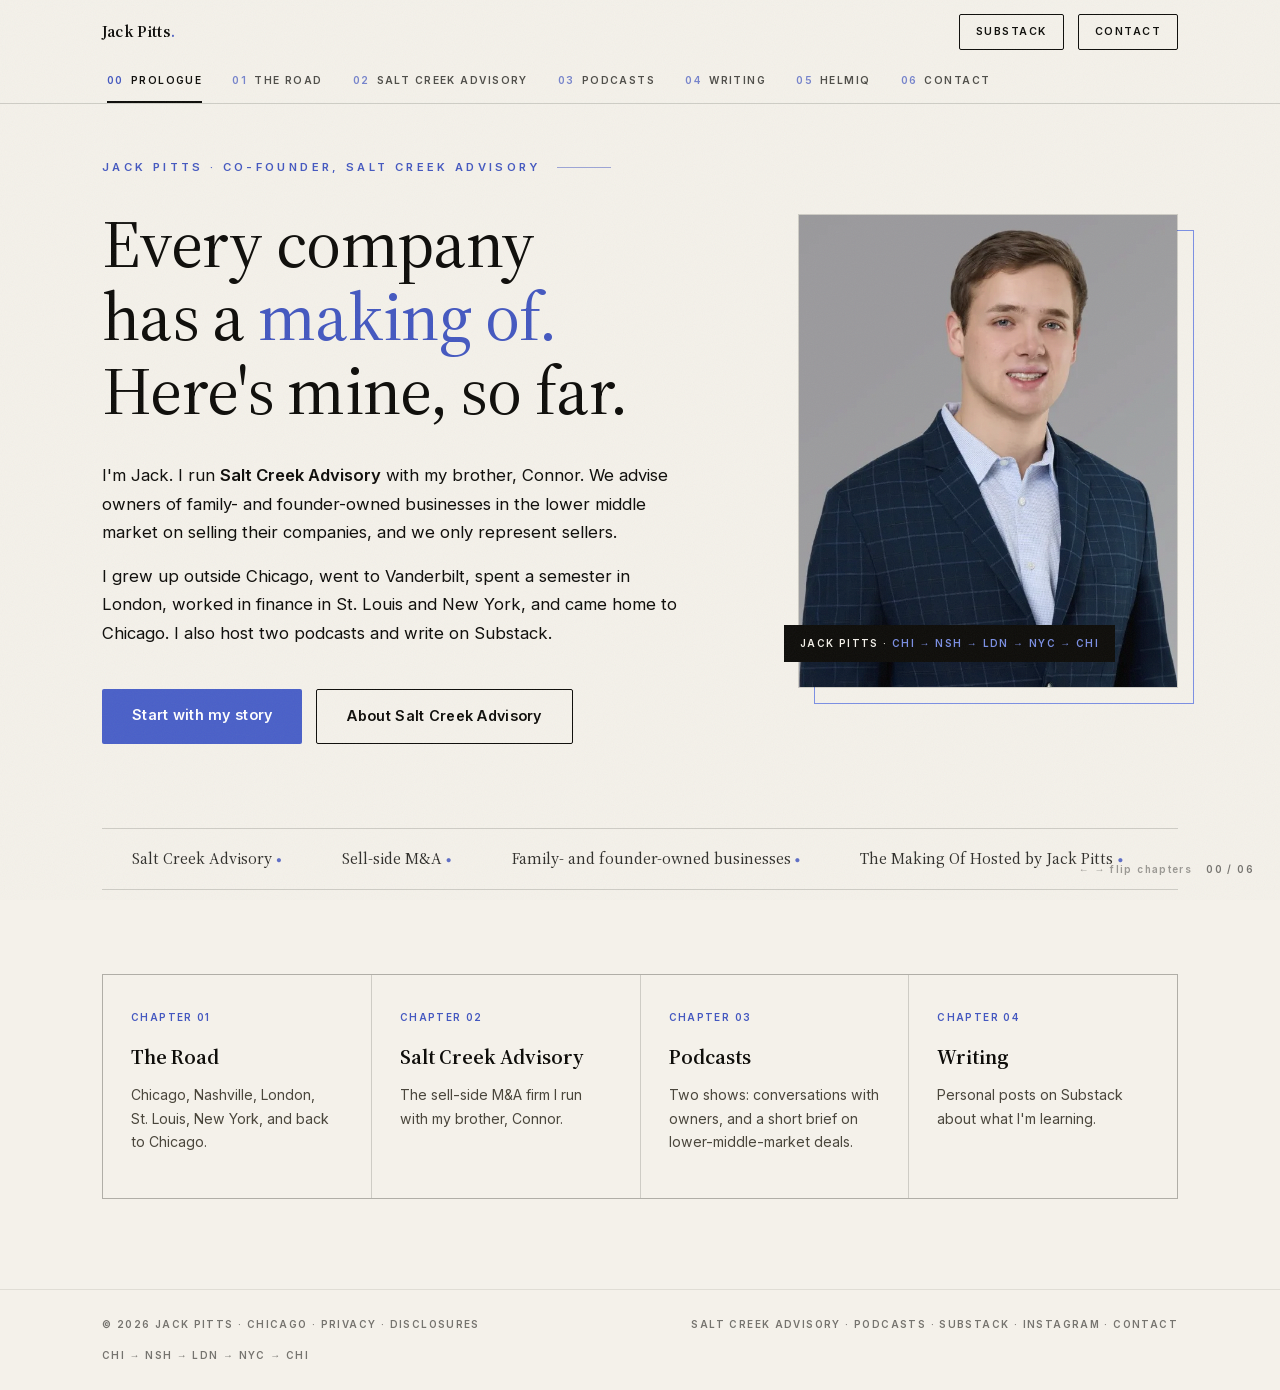
==== commit 563249c4: "feat(seo): Lower Middle Market Brief page, name in H1, image sitemap, IndexNow - New /lower-middle-m" ====
--- a/index.html
+++ b/index.html
@@ -35,7 +35,11 @@
       "name": "Jack Pitts",
       "publisher": {
         "@id": "https://thejackpitts.com/#jack"
-      }
+      },
+      "alternateName": [
+        "thejackpitts.com",
+        "Jack Pitts"
+      ]
     },
     {
       "@type": "ProfilePage",
@@ -54,7 +58,13 @@
       "@id": "https://thejackpitts.com/#jack",
       "name": "Jack Pitts",
       "url": "https://thejackpitts.com/",
-      "image": "https://thejackpitts.com/assets/headshot.jpg",
+      "image": {
+        "@type": "ImageObject",
+        "url": "https://thejackpitts.com/assets/headshot.jpg",
+        "width": 628,
+        "height": 784,
+        "caption": "Jack Pitts"
+      },
       "jobTitle": "Co-Founder & Principal, Salt Creek Advisory",
       "worksFor": [
         {
@@ -120,15 +130,16 @@
     },
     {
       "@type": "PodcastSeries",
-      "@id": "https://thejackpitts.com/#lower-middle-market-brief",
+      "@id": "https://thejackpitts.com/lower-middle-market-brief/#podcast",
       "name": "Lower Middle Market Brief",
-      "url": "https://podcasts.apple.com/us/podcast/lower-middle-market-brief/id6801373572",
+      "url": "https://thejackpitts.com/lower-middle-market-brief/",
       "webFeed": "https://api.riverside.com/hosting/SCQy5vMa.rss",
       "author": {
         "@id": "https://thejackpitts.com/#jack"
       },
       "sameAs": [
-        "https://open.spotify.com/show/0346Msd0zGSseN8XNyDzc4"
+        "https://open.spotify.com/show/0346Msd0zGSseN8XNyDzc4",
+        "https://podcasts.apple.com/us/podcast/lower-middle-market-brief/id6801373572"
       ],
       "image": "https://thejackpitts.com/assets/lmmb-logo.webp"
     }
@@ -258,20 +269,22 @@
   .page.active .rise.d5{animation-delay:.44s}
   .page.active .rise.d6{animation-delay:.54s}
 
+  h1.eyebrow{font-weight:600}
+  @media(max-width:560px){h1.eyebrow{letter-spacing:.14em;flex-wrap:wrap}h1.eyebrow::after{display:none}}
   .eyebrow{
     font-family:var(--mono);font-weight:600;font-size:.7rem;letter-spacing:.3em;text-transform:uppercase;
     color:var(--peri);margin-bottom:30px;display:flex;align-items:center;gap:16px;
   }
   .eyebrow::after{content:"";width:54px;height:1px;background:currentColor;opacity:.5}
   body[data-theme="show"] .eyebrow{color:var(--orange)}
-  h1,h2.display{
+  .hero-line,h2.display{
     font-family:var(--serif);font-weight:400;
     font-size:clamp(2.3rem,5.4vw,4.25rem);
     line-height:1.08;letter-spacing:-.01em;max-width:15em;
   }
-  h1 b,h2.display b{font-weight:700}
-  h1 em,h2.display em{font-style:normal;font-weight:400;color:var(--peri)}
-  body[data-theme="show"] h1 em, body[data-theme="show"] h2.display em{color:var(--orange)}
+  .hero-line b,h2.display b{font-weight:700}
+  .hero-line em,h2.display em{font-style:normal;font-weight:400;color:var(--peri)}
+  body[data-theme="show"] .hero-line em, body[data-theme="show"] h2.display em{color:var(--orange)}
   .prose{font-size:1.04rem;max-width:39em;opacity:.8}
   .prose+.prose{margin-top:16px}
   .prose strong{opacity:1;font-weight:600}
@@ -543,17 +556,19 @@
 
   /* ================= READABILITY + ACCESS ================= */
   body[data-theme="home"] .eyebrow,body[data-theme="home"] .tab .no,body[data-theme="home"] .cc .cc-no,
-  body[data-theme="home"] .stop .when,body[data-theme="home"] h1 em,body[data-theme="home"] h2.display em,
+  body[data-theme="home"] .stop .when,body[data-theme="home"] .hero-line em,body[data-theme="home"] h2.display em,
   body[data-theme="home"] .brand i,body[data-theme="home"] .marquee b{color:var(--peri-ink)}
   body[data-theme="show"] .eyebrow,body[data-theme="show"] .tab .no,body[data-theme="show"] .listen .pl-go,
   body[data-theme="show"] h2.display em,body[data-theme="show"] .brand i{color:var(--orange-ink)}
   body[data-theme="firm"] .eyebrow,body[data-theme="firm"] .pullq small,body[data-theme="firm"] .steps li::before,body[data-theme="firm"] .tab .no{color:#9aa9ee}
-  h1,h2.display,.stop h3,.news h3,.cc h2,.show-card h3{text-wrap:balance}
+  .hero-line,h2.display,.stop h3,.news h3,.cc h2,.show-card h3{text-wrap:balance}
   .prose,.stop p,.cc p,.show-card p,.news p,.steps li{text-wrap:pretty}
   a:focus-visible,button:focus-visible{outline:2px solid var(--peri);outline-offset:3px}
   body[data-theme="show"] a:focus-visible,body[data-theme="show"] button:focus-visible{outline-color:var(--orange)}
-  .page h1:focus,.page h2.display:focus{outline:none}
+  .page h1:focus,.page .hero-line:focus,.page h2.display:focus{outline:none}
   .nowrap{white-space:nowrap}
+  a.plain{text-decoration:none;color:inherit}
+  a.plain:hover{text-decoration:underline}
   .skip{position:absolute;left:12px;top:-60px;z-index:400;background:var(--ink);color:var(--paper);padding:10px 16px;font-family:var(--mono);font-weight:600;font-size:.7rem;letter-spacing:.14em;text-transform:uppercase;text-decoration:none}
   .skip:focus{top:12px}
   @media(max-width:560px){
@@ -602,8 +617,8 @@
   <div class="wrap">
     <div class="home-grid">
       <div>
-        <p class="eyebrow rise">Prologue · Jack Pitts</p>
-        <h1 class="rise d1" id="h-home">Every company has a <em>making of.</em><br>Here's mine, so far.</h1>
+        <h1 class="eyebrow rise" id="h-home">Jack Pitts · Co-Founder, Salt Creek Advisory</h1>
+        <p class="hero-line rise d1">Every company has a <em>making of.</em><br>Here's mine, so far.</p>
         <p class="prose rise d2" style="margin-top:34px">I'm Jack. I run <strong>Salt Creek Advisory</strong> with my brother, Connor. We advise owners of family- and founder-owned businesses in the lower middle market on selling their companies, and we only represent sellers.</p>
         <p class="prose rise d3">I grew up outside Chicago, went to Vanderbilt, spent a semester in London, worked in finance in St. Louis and New York, and came home to Chicago. I also host two podcasts and write on Substack.</p>
         <div class="ctas rise d4">
@@ -774,11 +789,12 @@
           <img src="assets/lmmb-logo.webp" alt="" width="480" height="480" loading="lazy" decoding="async">
           <div>
             <div class="sc-label">Short-form brief</div>
-            <h3 id="h-lmmb">Lower Middle Market Brief</h3>
+            <h3 id="h-lmmb"><a href="/lower-middle-market-brief/" class="plain">Lower Middle Market Brief</a></h3>
           </div>
         </div>
         <p>My newer show. It's a short podcast about lower-middle-market deals, what's happening in the market, and the people working in the industry. Episodes run about 10 to 15 minutes.</p>
         <ul class="listen">
+          <li><a href="/lower-middle-market-brief/"><span class="pl-name">About the show and every episode</span><span class="pl-go">Visit →</span></a></li>
           <li><a href="https://open.spotify.com/show/0346Msd0zGSseN8XNyDzc4" target="_blank" rel="noopener"><span class="pl-name">Lower Middle Market Brief on Spotify</span><span class="pl-go">Listen →</span></a></li>
           <li><a href="https://podcasts.apple.com/us/podcast/lower-middle-market-brief/id6801373572" target="_blank" rel="noopener"><span class="pl-name">Lower Middle Market Brief on Apple Podcasts</span><span class="pl-go">Listen →</span></a></li>
         </ul>
@@ -902,6 +918,7 @@
       <a href="https://podcasts.apple.com/us/podcast/the-making-of-hosted-by-jack-pitts/id1853933144" target="_blank" rel="noopener">The Making Of · Apple Podcasts</a>
       <a href="https://www.youtube.com/channel/UC0Oo8G_-OHHekbC5kpyIRBg" target="_blank" rel="noopener">The Making Of · YouTube</a>
       <a href="https://www.instagram.com/themakingofhostedbyjackpitts" target="_blank" rel="noopener">The Making Of · Instagram</a>
+      <a href="/lower-middle-market-brief/">Lower Middle Market Brief · Episodes</a>
       <a href="https://open.spotify.com/show/0346Msd0zGSseN8XNyDzc4" target="_blank" rel="noopener">Lower Middle Market Brief · Spotify</a>
       <a href="https://podcasts.apple.com/us/podcast/lower-middle-market-brief/id6801373572" target="_blank" rel="noopener">Lower Middle Market Brief · Apple Podcasts</a>
       <a href="https://helmiq.net" target="_blank" rel="noopener">helmiq.net</a>
